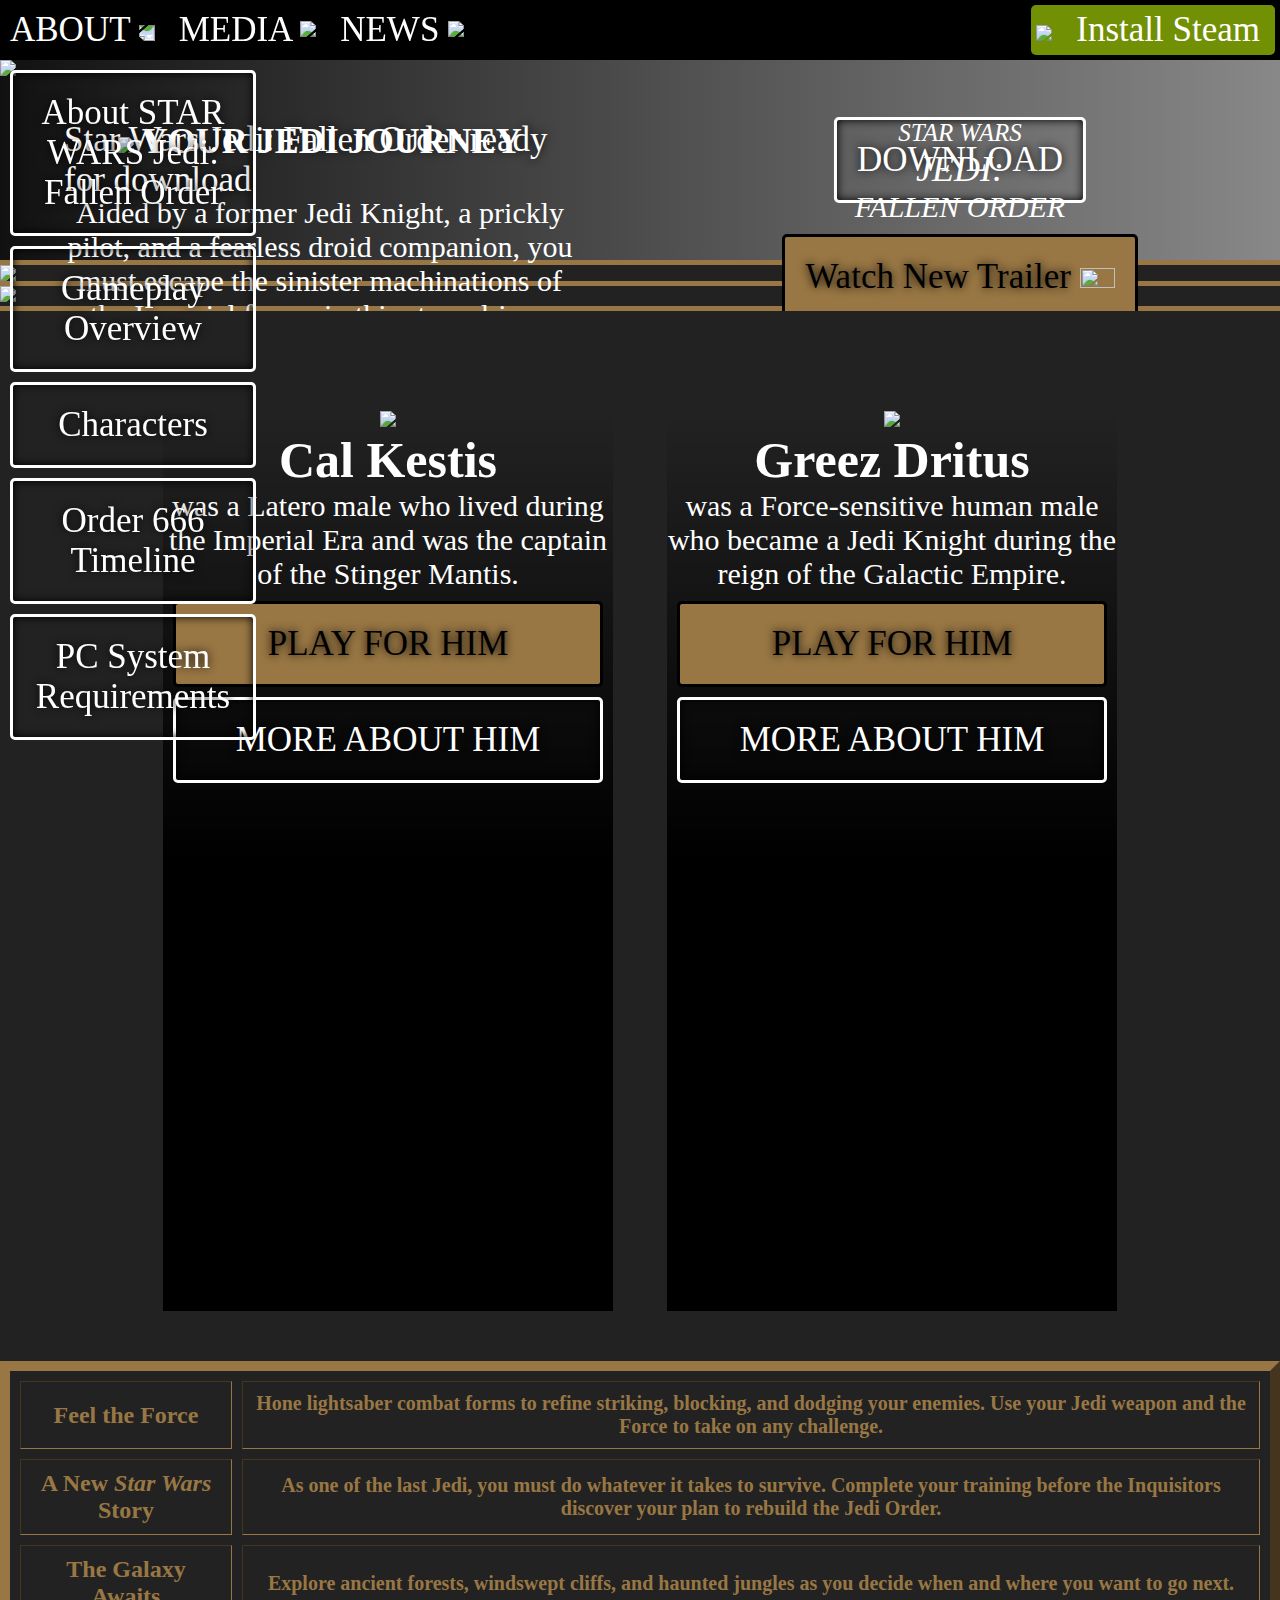
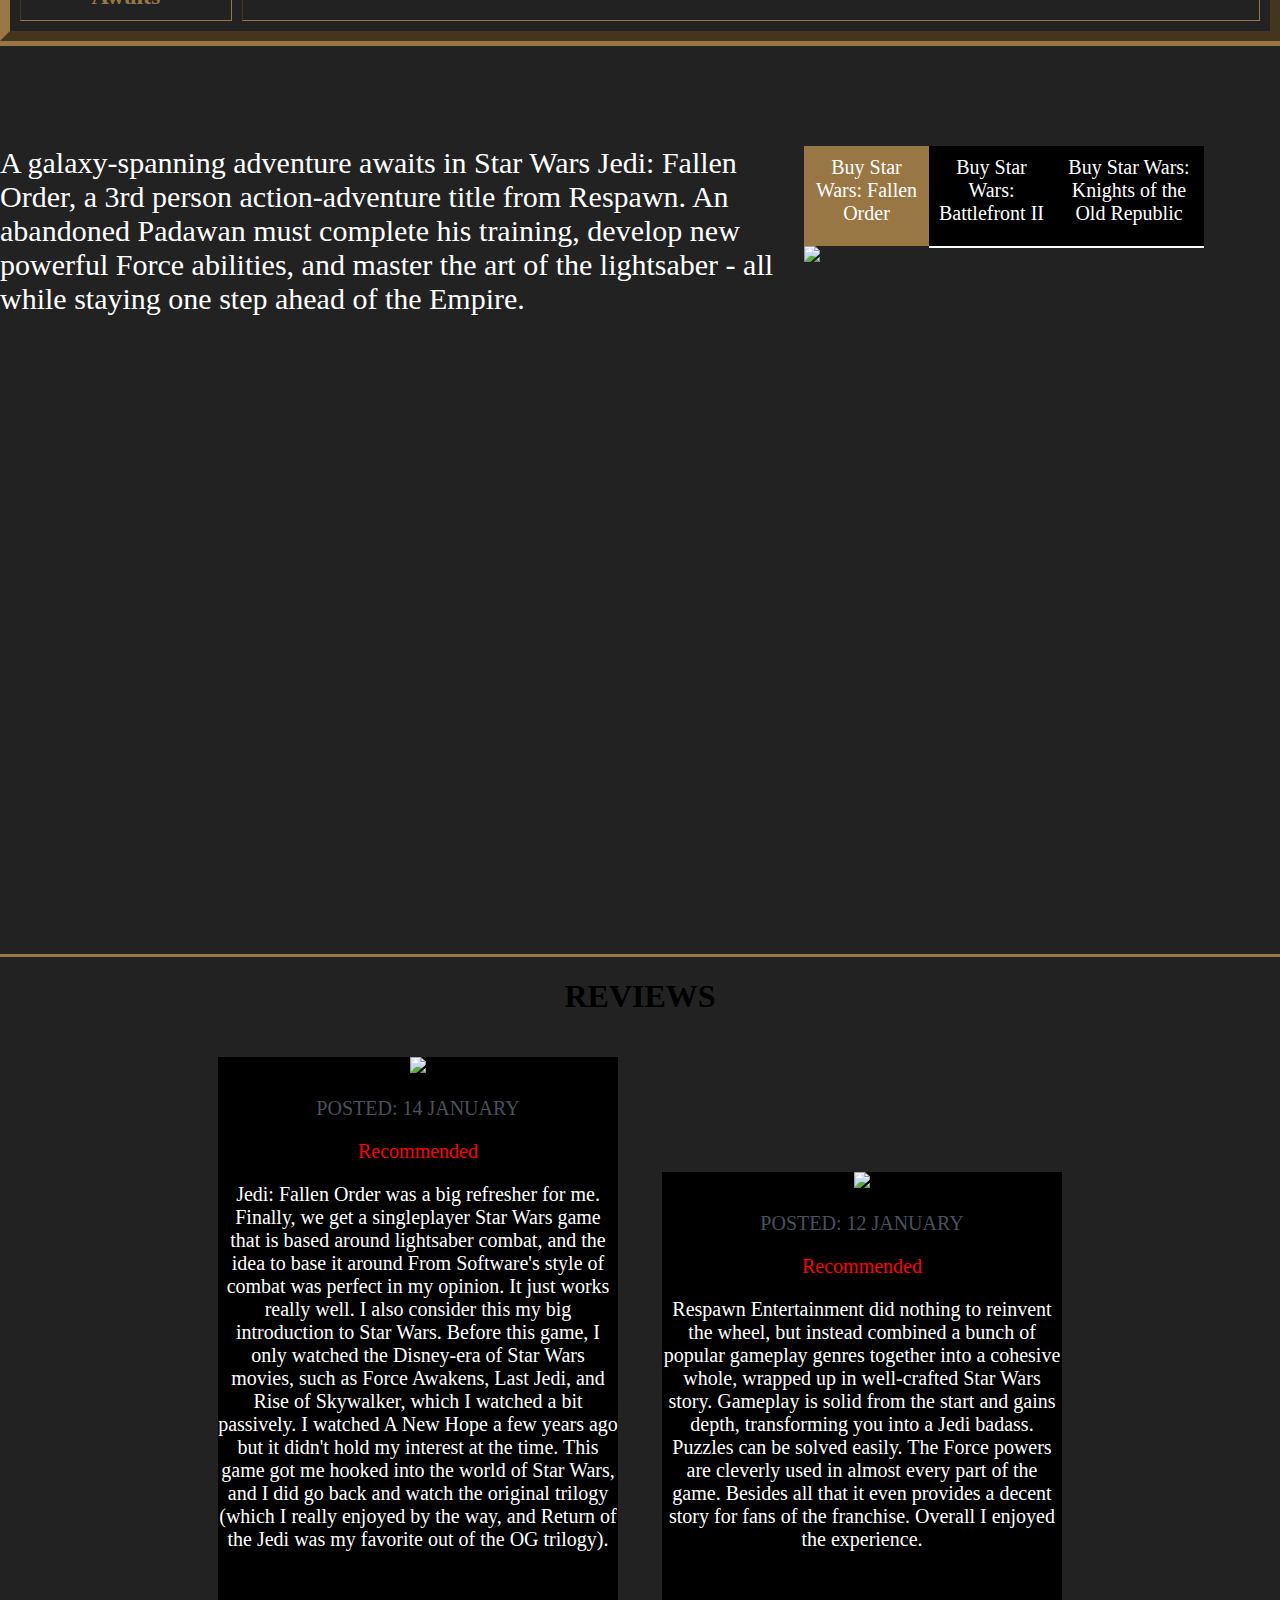
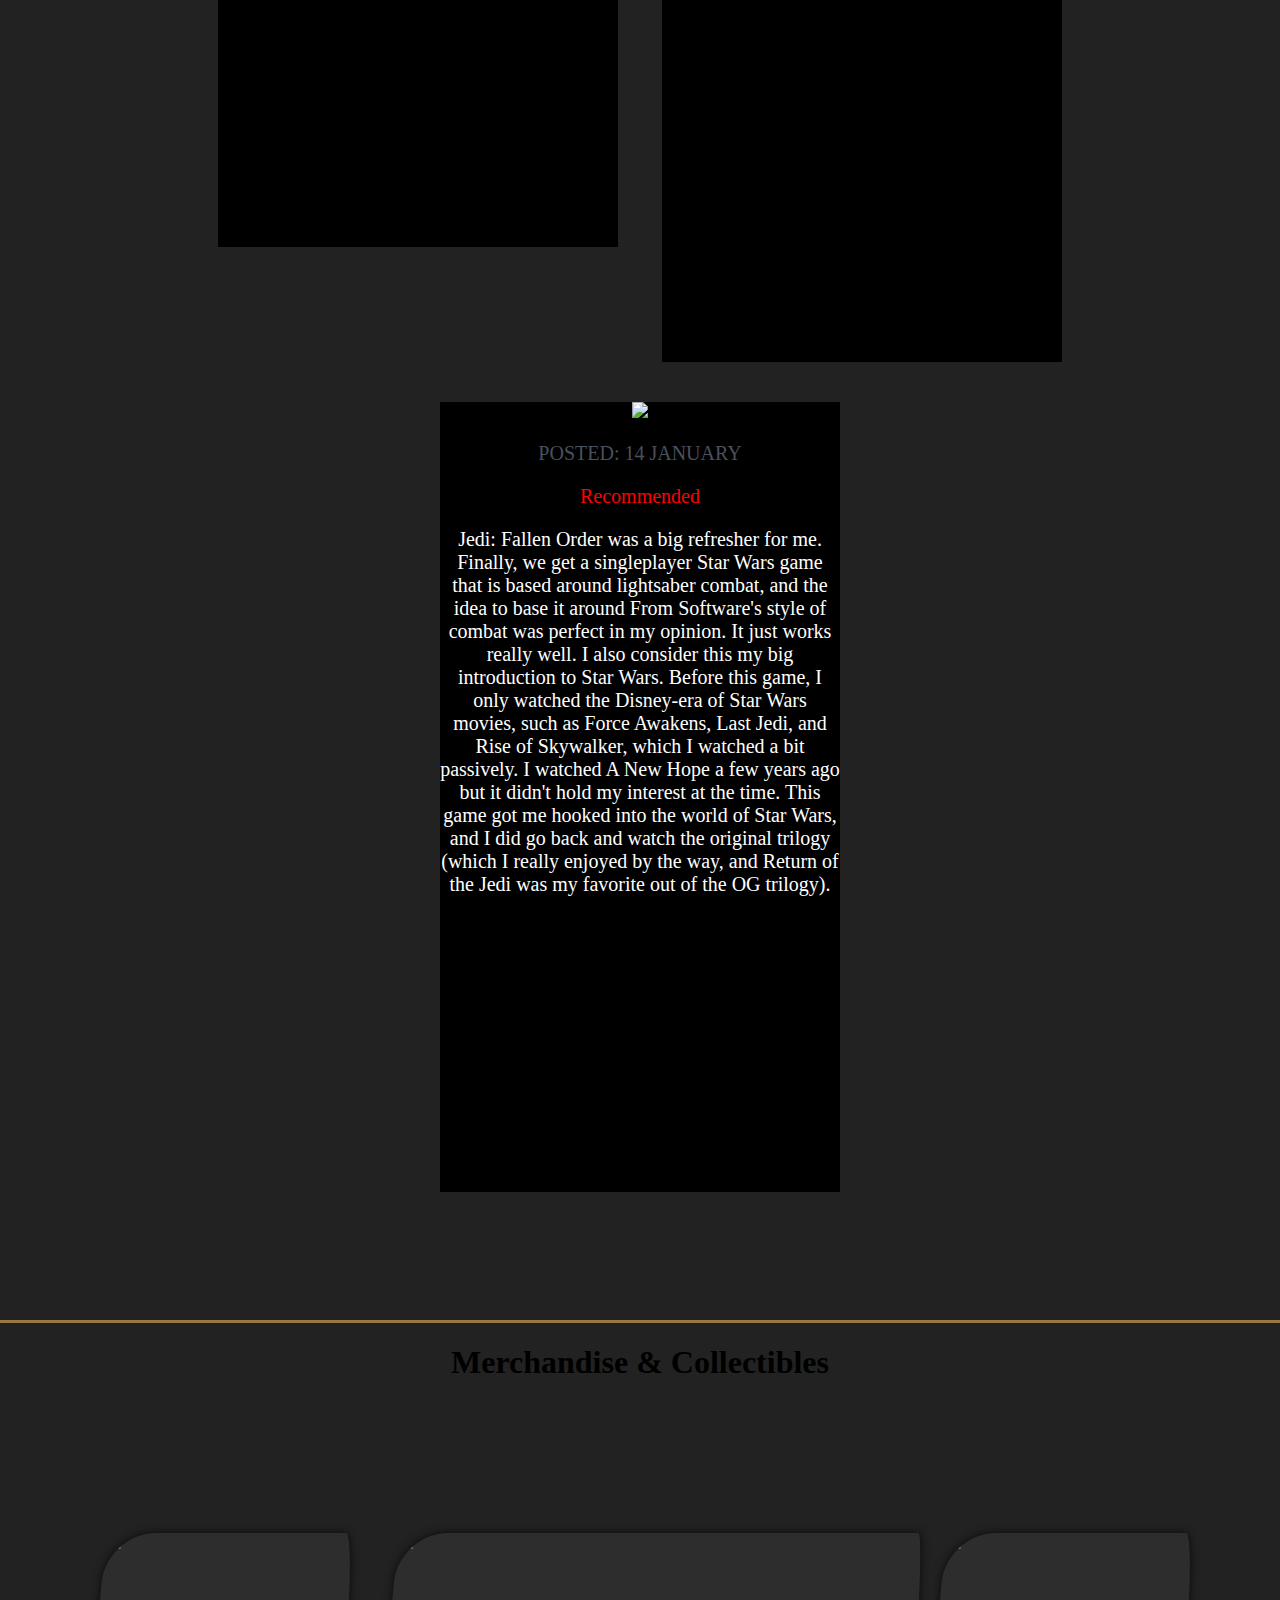
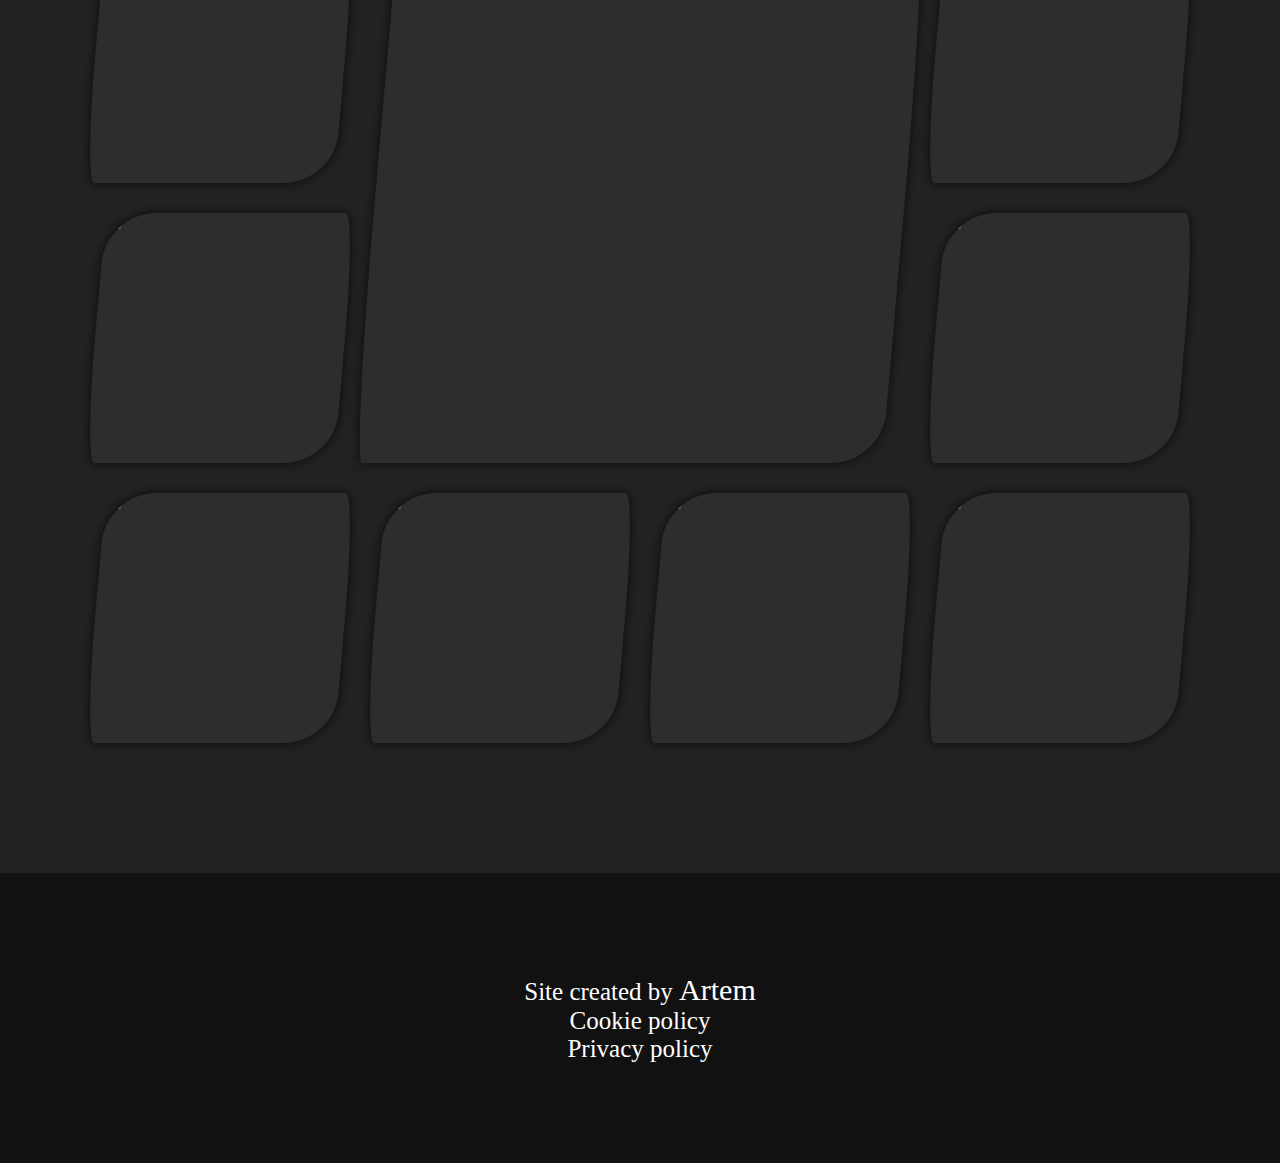
==== index.html @ 3fed48e3 "Add files via upload" ====
<!DOCTYPE html>
<html>
<head>
	<meta charset="utf-8">
	<link rel="stylesheet" type="text/css" href="style.css">
	<link rel="icon" type="image/png" href="https://lh3.googleusercontent.com/tLHKOqvDbxCaUwVV53VVfnJaB5rZFJ_We4LK0maWC6Wkw5ZsD0-SYIsl5lwVRnr4oR6efyac=w128-h128-e365">
	<script type="text/javascript" src="jquery-3.4.1.min.js"></script>
	<script type="text/javascript" src="script.js"></script>
	<title>Star Wars Jedi: Fallen Order</title>
</head>
<body>
	<div id="top-menu">
		<div id="top-menu-btn1" class="top-menu-btn">
			ABOUT
			<img src="https://www.callofduty.com/content/dam/atvi/callofduty/global/global-nav/arrow.svg" class="vec">
			<div class="tmb-menu">
				<a href="">
					<div class="tmb-menu-btn simple-border-btn">
						About STAR WARS Jedi: Fallen Order
					</div>	
				</a>
				<a href="">
					<div class="tmb-menu-btn simple-border-btn">
						Gameplay Overview
					</div>
				</a>
				<a href="">
					<div class="tmb-menu-btn simple-border-btn">
						Characters
					</div>
				</a>
				<a href="">
					<div class="tmb-menu-btn simple-border-btn">
						Order 666 Timeline
					</div>	
				</a>
				<a href="">
					<div class="tmb-menu-btn simple-border-btn">
						PC System Requirements
					</div>	
				</a>
			</div>
		</div>
		<div id="top-menu-btn2" class="top-menu-btn">
			MEDIA
			<img src="https://www.callofduty.com/content/dam/atvi/callofduty/global/global-nav/arrow.svg" class="vec">
			<div class="tmb-menu">
				<a href="">
					<div class="tmb-menu-btn simple-border-btn">
						Star Wars Jedi: Fallen Order 
						- Black Friday Trailer
					</div>	
				</a>
				<a href="">
					<div class="tmb-menu-btn simple-border-btn">
						Star Wars Jedi: Fallen Order 
						- "Become a Jedi"
					</div>
				</a>
				<a href="">
					<div class="tmb-menu-btn simple-border-btn">
						Star Wars Jedi: Fallen Order
						- Launch Trailer
					</div>
				</a>
			</div>

		</div>
		<div id="top-menu-btn3" class="top-menu-btn">
			NEWS
			<img src="https://www.callofduty.com/content/dam/atvi/callofduty/global/global-nav/arrow.svg" class="vec"><div class="tmb-menu">
				<a href="">
					<div class="tmb-menu-btn simple-border-btn">
						Star Wars Jedi: Fallen Order Begin Your Journey
					</div>	
				</a>
				<a href="">
					<div class="tmb-menu-btn simple-border-btn">
						Star Wars Jedi: Fallen Order Black Series Sweepstakes - Official Rules
					</div>
				</a>
				<a href="">
					<div class="tmb-menu-btn simple-border-btn">
						Star Wars Jedi: Fallen Order - Letter from Stig
					</div>
				</a>
			</div>
		</div>
		<div id="top-menu-right-btn">
			<a href="https://steamcdn-a.akamaihd.net/client/installer/SteamSetup.exe"><img src="https://cdn.icon-icons.com/icons2/1673/PNG/512/downloadoutline_110860.png" width="40px" align="center"><div id="button-steam">Install Steam</div></a>
		</div>
	</div>
	<div id="ad-box" class="box">
		<img src="Star-Wars-Jedi-Fallen-Order (2).jpg" id="ad-box-img">
		<div id="ad-box-text">
			Star Wars Jedi: Fallen Order ready for download
		</div>
		<a href="file:///G:/Web/Lesson%2010-15/index.html">
			<div id="ad-box-btn" class="simple-border-btn">
				DOWNLOAD
			</div>
		</a>
	</div>
	<div class="middle"></div>
	<div id="box1" class="box">
		<img src="box1 (3).jfif" id="box1-img">
		<div id="box1-title">
			<small><i>STAR WARS</i></small><br>
			<big><i>JEDI:</i></big><br>
			<i>FALLEN ORDER</i><br>
			<a href="">
				<div id="box1-title-btn1" class="box1-title-btn simple-solid-btn">
					<a style="color: #000" href="trailer.html">Watch New Trailer</a>
					<img src="https://image.flaticon.com/icons/png/512/96/96430.png" width="35px" class="vec">
				</div>
			</a>
			<a href="">
				<div id="box1-title-btn2" class="box1-title-btn simple-border-btn">
					<a style="color: white" href="https://store.steampowered.com/cart/">Buy Now</a>
				</div>
			</a>
		</div>
	</div>
	<div class="middle"></div>
	<div id="box2" class="box">
		<img src="https://cdn.igromania.ru/mnt/news/3/1/c/b/8/b/88229/470c85236b86b938_1920xH.jpg" id="box2-img">
		<div id="box2-title">
			<img src="https://pngimage.net/wp-content/uploads/2018/05/espadas-star-wars-png-2.png" id="box2-title-img">
			<strong><big>YOUR JEDI JOURNEY</strong></big><br>
			<br>
			Aided by a former Jedi Knight, a prickly pilot, and a fearless droid companion, you must escape the sinister machinations of the Imperial forces in this story driven adventure.
			<a href="">
				<div id="box-title-btn" class="simple-border-btn">
					Explore Your Journey
				</div>	
			</a>
		</div>	
	</div>
	<div class="middle"></div>
	<div id="box3" class="box">
		<div id="box3-card1" class="box3-card">
			<img src="https://static.tvtropes.org/pmwiki/pub/images/greez1.png" class="box3-card-img">
			<div id="box3-card1-gradient" class="box3-card-gradient"></div>
			<div id="box3-card1-title" class="box3-card-title">
				<b>Cal Kestis</b><br>
				was a Latero male who lived during the Imperial Era and was the captain of the Stinger Mantis.<br>
				<a href="">
					<div id="box3-card1-btn1" class="box3-card-btn simple-solid-btn">
						PLAY FOR HIM
					</div>
				</a>
				<a href="">
					<div id="box3-card1-btn2" class="box3-card-btn simple-border-btn">
						MORE ABOUT HIM
					</div>
				</a>
			</div>
		</div>

		<div id="box3-card2" class="box3-card">
			<img src="https://hips.hearstapps.com/hmg-prod.s3.amazonaws.com/images/jfo-reveal-screen-cal-alley-jpg-adapt-crop16x9-818p-1573568242.jpg?crop=0.562585969738652xw:1xh;center,top&resize=480:*" class="box3-card-img">
			<div id="box3-card2-gradient" class="box3-card-gradient"></div>
			<div id="box3-card2-title" class="box3-card-title">
				<b>Greez Dritus</b><br>
				was a Force-sensitive human male who became a Jedi Knight during the reign of the Galactic Empire.<br>
				<a href="">
					<div id="box3-card2-btn1" class="box3-card-btn simple-solid-btn">
						PLAY FOR HIM
					</div>
				</a>
				<a href="">
					<div id="box3-card2-btn2" class="box3-card-btn simple-border-btn">
						MORE ABOUT HIM
					</div>
				</a>
			</div>
		</div>
	</div>
	<center><table border="10" cellpadding="10" cellspacing="10" class="table228">
			<tr>
				<th><big>Feel the Force</big></th>
				<th>Hone lightsaber combat forms to refine striking, blocking, and dodging your enemies. Use your Jedi weapon and the Force to take on any challenge.</th>
				</tr>
				<tr>
				<th><big>A New <i>Star Wars</i> Story</big></th>
				<th>As one of the last Jedi, you must do whatever it takes to survive. Complete your training before the Inquisitors discover your plan to rebuild the Jedi Order.</th>
				</tr>
				<tr>
				<th><big>The Galaxy Awaits</big></th>
				<th>Explore ancient forests, windswept cliffs, and haunted jungles as you decide when and where you want to go next.</th>
				</tr>
				</table></center>
	<div class="middle"></div>
	<div id="box4" class="box">
		<div id="box4-more">
			<div id="box4-more1" class="box4-more">
				A galaxy-spanning adventure awaits in Star Wars Jedi: Fallen Order, a 3rd person action-adventure title from Respawn. An abandoned Padawan must complete his training, develop new powerful Force abilities, and master the art of the lightsaber - all while staying one step ahead of the Empire.
				<br>
				<iframe src="https://store.steampowered.com/widget/1172380/401585/?t=A%20galaxy-spanning%20adventure%20awaits%20in%20Star%20Wars%20Jedi%3A%20Fallen%20Order%2C%20a%203rd%20person%20action-adventure%20title%20from%20Respawn.%20An%20abandoned%20Padawan%20must%20complete%20his%20training%2C%20develop%20new%20powerful%20Force%20abilities%2C%20and%20master%20the%20art%20of%20the%20lightsaber%20-%20all%20while%20staying%20one%20step%20ahead%20of%20the%20Empire." frameborder="0" width="646" height="190"></iframe>
			</div>				
			<div id="box4-more2" class="box4-more">
				Join the rise of Darth Vader’s elite 501st Legion of Stormtroopers as you fight through an all new story-based saga where every action you take impacts the battlefront and, ultimately, the fate of the Star Wars galaxy.
				<br>
				<iframe src="https://store.steampowered.com/widget/6060/" frameborder="0" width="646" height="190"></iframe>
			</div>
			<div id="box4-more3" class="box4-more">
				It is four thousand years before the Galactic Empire and hundreds of Jedi Knights have fallen in battle against the ruthless Sith. You are the last hope of the Jedi Order. Can you master the awesome power of the Force on your quest to save the Republic? Or will you fall to the lure of the dark side?
				<br>
				<iframe src="https://store.steampowered.com/widget/32370/" frameborder="0" width="646" height="190"></iframe>
			</div>				
		</div>
		<div id="box4-simple">
			<div id="box4-simple-buttons">
				<div id="box4-simple-button1" class="box4-simple-button">Buy Star Wars: Fallen Order</div>
				<div id="box4-simple-button2" class="box4-simple-button">Buy Star Wars: Battlefront II</div>
				<div id="box4-simple-button3" class="box4-simple-button">Buy Star Wars: Knights of the Old Republic</div>
			</div>
			<div id="box4-simple-content">
				<div id="box4-simple-content1" class="box4-simple-content">
					<img src="https://wallpapershome.ru/images/wallpapers/star-wars-jedi-fallen-order-1440x2560-21512.jpg" class="box4-simple-content-img">
				</div>				
				<div id="box4-simple-content2" class="box4-simple-content">
					<img src="https://wallpapershome.ru/images/pages/pic_v/13686.jpg" class="box4-simple-content-img">
				</div>
				<div id="box4-simple-content3" class="box4-simple-content">
					<img src="https://www.ecopetit.cat/wpic/mpic/24-248443_1080x1920-amazing-backgrounds-of-the-day-star-wars.jpg" class="box4-simple-content-img">
				</div>
			</div>
		</div>
	</div>
	<div id="box5" class="box">
		<hr>
		<h1>REVIEWS</h1>
		<div id="box5-card1" class="box5-card">
			<img src="box2.jpg" class="box5-card-img">
			<p class="date">POSTED: 14 JANUARY</p>
			<p class="name">Recommended</p>
			<p class="main">Jedi: Fallen Order was a big refresher for me. Finally, we get a singleplayer Star Wars game that is based around lightsaber combat, and the idea to base it around From Software's style of combat was perfect in my opinion. It just works really well. I also consider this my big introduction to Star Wars. Before this game, I only watched the Disney-era of Star Wars movies, such as Force Awakens, Last Jedi, and Rise of Skywalker, which I watched a bit passively. I watched A New Hope a few years ago but it didn't hold my interest at the time. This game got me hooked into the world of Star Wars, and I did go back and watch the original trilogy (which I really enjoyed by the way, and Return of the Jedi was my favorite out of the OG trilogy).</p>
		</div>
		<div id="box5-card2" class="box5-card">
			<img src="https://3dnews.ru/assets/external/illustrations/2019/12/18/999971/2.jpg" class="box5-card-img">
			<p class="date">POSTED: 12 JANUARY</p>
			<p class="name">Recommended</p>
			<p class="main">Respawn Entertainment did nothing to reinvent the wheel, but instead combined a bunch of popular gameplay genres together into a cohesive whole, wrapped up in well-crafted Star Wars story. Gameplay is solid from the start and gains depth, transforming you into a Jedi badass. Puzzles can be solved easily. The Force powers are cleverly used in almost every part of the game. Besides all that it even provides a decent story for fans of the franchise. Overall I enjoyed the experience.</p>			
		</div>
		<div id="box5-card3" class="box5-card">
			<img src="https://cdn.igromania.ru/mnt/news/7/3/6/c/1/9/90866/56b7888789efb3c4_1920xH.jpg" class="box5-card-img">
			<p class="date">POSTED: 14 JANUARY</p>
			<p class="name">Recommended</p>
			<p class="main">Jedi: Fallen Order was a big refresher for me. Finally, we get a singleplayer Star Wars game that is based around lightsaber combat, and the idea to base it around From Software's style of combat was perfect in my opinion. It just works really well. I also consider this my big introduction to Star Wars. Before this game, I only watched the Disney-era of Star Wars movies, such as Force Awakens, Last Jedi, and Rise of Skywalker, which I watched a bit passively. I watched A New Hope a few years ago but it didn't hold my interest at the time. This game got me hooked into the world of Star Wars, and I did go back and watch the original trilogy (which I really enjoyed by the way, and Return of the Jedi was my favorite out of the OG trilogy).
			</p>			
		</div>
	</div>
	<hr>
	<center><h1>Merchandise & Collectibles</h1></center>
	<div id="box6" class="box">
		<table cellspacing="30" cellpadding="0">
			<tr>
				<th><img src="https://cdn-ssl.s7.disneystore.com/is/image/DisneyShopping/1231047442892?$pdpXL$&fmt=webp&qlt=70"></th>
				<th colspan="2" rowspan="2"><img src="https://res-3.cloudinary.com/westfielddg/image/fetch/c_pad,f_auto,q_auto/https://res.cloudinary.com/westfielddg/image/upload/tepo2kvx2cskvfeb8ym1.png"></th>
				<th><img src="https://cdn-ssl.s7.disneystore.com/is/image/DisneyShopping/6103047093383?$pdpXL$&fmt=webp&qlt=70"></th>
			</tr>
			<tr>
				<th><img src="https://cdn-ssl.s7.disneystore.com/is/image/DisneyShopping/630509876556?$pdpXL$&fmt=webp&qlt=70"></th>
				<th><img src="https://cdn-ssl.s7.disneystore.com/is/image/DisneyShopping/6504059595183?$pdpXL$&fmt=webp&qlt=70"></th>
			</tr>
			<tr>
				<th><img src="https://cdn-ssl.s7.disneystore.com/is/image/DisneyShopping/5623057723860?$pdpXL$&fmt=webp&qlt=70"></th>
				<th><img src="https://cdn-ssl.s7.disneystore.com/is/image/DisneyShopping/7200002865ZES?$productTileXL$&fmt=webp&qlt=80"></th>
				<th><img src="https://cdn-ssl.s7.disneystore.com/is/image/DisneyShopping/7200002875ZES?$productTileXL$&fmt=webp&qlt=80"></th>
				<th><img src="https://cdn-ssl.s7.disneystore.com/is/image/DisneyShopping/7200002853ZES?$productTileXL$&fmt=webp&qlt=80"></th>
			</tr>
		</table>
	</div>
		<div>
			<div id="footer" class="box">
				Site created by <a href="G:\Web\pro100-Artem"><big>Artem</big></a>
				<br>
				<a href="Cookie policy.txt">Cookie policy</a>
				<br>
				<a href="Privacy policy.txt">Privacy policy</a>
			</div>
		</div>
</body>
</html>
---- style.css ----
body{
	margin: 0;
	background-color: #222;
	/*padding-top: 60px;*/
}
#top-menu{
	position: sticky;
	top: 0;
	height: 60px;
	width: 100%;
	background-color: #000;
	z-index: 10000;
	min-width: 600px;

}
#top-menu a{
	text-decoration: none;
	color: #fff;
}
.top-menu-btn{
	position: relative;
	display: inline-block;
	height: 40px;
	color: white;
	font-size: 35px;
	padding: 10px;
}
.vec{
	height: 50%;
	display: inline-block;
	transition-duration: 500ms;
	transition-property: transform;
}
.top-menu-btn:hover .vec{
	transform: rotateX(180deg) rotateY(180deg) rotateZ(360deg);
}
.box{
	position: relative;
	width: 100%;
	min-width: 600px;

}
#ad-box{
	height: 200px;
	background-image: linear-gradient(to right,#111,#888);
	overflow: hidden;
}
#ad-box-img{
	position: absolute;
	top: 50%;
	left: 50%;
	transform: translate(-50%,-50%);
	min-width: 100%;
	min-height: 100%;
}
.simple-border-btn{
	padding: 20px;
	margin: 10px;
	border: solid #fff 3px;
	border-radius: 5px;
	color: #fff;
	font-size: 35px;
	text-align: center;
	text-shadow: 0 0 10px #000;
	box-shadow: 0 0 10px #000 inset;
	transition-duration: 500ms;
	transition-property: padding, margin;
}
#ad-box-btn{
	position: absolute;
	top: 50%;
	left: 75%;
	transform: translate(-50%,-50%);
	margin: 0;		
}
.simple-border-btn:hover{
	padding: 25px;
	margin: 5px;
}
.simple-solid-btn{
	padding: 20px;
	margin: 10px;
	border: solid #000 3px;
	border-radius: 5px;
	color: #000;
	font-size: 35px;
	text-align: center;
	text-shadow: 0 0 10px #000;
	transition-duration: 500ms;
	transition-property: padding, margin;
	background-color: #974;
}
.simple-solid-btn:hover{
	padding: 25px;
	margin: 5px;
}
#ad-box-text{
	position: absolute;
	top: 50%;
	left: 25%;
	transform: translate(-50%,-50%);
	max-width: 40%;
	color: #fff;
	font-size: 35px;
	text-shadow: 0 0 10px #000;
}
#box1-img{
	width: 100%;
}
#box1-title{
	position: absolute;
	left: 75%;
	top: 50%;
	transform: translate(-50%,-50%);
	min-width: 40%;
	/*max-width: 50%;*/
	color: #fff;
	font-size: 30px;
	text-align: center;
}
#box1-title a{
	text-decoration: none;
}
#box1-title b{
	font-size: 50px;
}
.box1-title-btn{
	display: inline-block;
}
.middle{
	width: 100%;
	height: 5px;
	background: linear-gradient(to right,#974,#974);
}
#box1{
	margin-bottom: -4px;
}
#box2-img{
	width: 100%;
}
#box2-title{
	position: absolute;
	left: 25%;
	top: 50%;
	transform: translate(-50%, -50%);
	width: 40%;
	color: #fff;
	font-size: 30px;
	text-align: center;
}
#box2-title a{
	text-decoration: none;
}
#box2-title-img{
	width: 12%;
}
#box-title-btn{
	color: #000;
	background-color: #974;
	border: solid #000 3px;
}
#box3{
	height: 1000px;
	background-color: #222;
	text-align: center;
	padding-top: 25px;
	padding-bottom: 25px;

}
.box3-card{
	position: relative;
	height: 900px;
	width: 450px;
	top: 50px;
	background-color: #222;
	display: inline-block;
	margin: 25px;
}
.box3-card-title{
	color: #fff;
	font-size: 30px;
	text-align: center;
	position: relative;
}
.box3-card-title a{
	text-decoration: none;
}
.box3-card-title b{
	font-size: 50px;
}
.box1-title-btn:hover .vec{
	transform: rotateX(180deg) rotateY(180deg) rotateZ(180deg);
}
.box3-card-img{
	width: 100%;
}
.box3-card-gradient{
	background: linear-gradient(to bottom,rgba(0,0,0,0),rgba(0,0,0,1),rgba(0,0,0,1));
	position: absolute;
	top: 0;
	left: 0;
	height: 100%;
	width: 100%;
}
.tmb-menu{
	position: absolute;
	background-color: rgba(0,0,0,0,8);
	/*width: 250px;*/
	top: 100%;
	left: 0;
	transform: translateY(-50%) scaleY(0);
	transition-duration: 500ms;
	transition-property: transform;
}
.top-menu-btn:hover .tmb-menu{
	transform: translateY(0) scaleY(1);
}
#top-menu-btn1 .tmb-menu-btn{
	width: 200px;
}
#top-menu-btn2 .tmb-menu-btn{
	width: 200px;
}
#top-menu-btn3 .tmb-menu-btn{
	width: 200px;
}
#box4{
	/*height: 1000px;*/
	color: #fff;
	padding-top: 100px;
	padding-bottom: 100px;
}
#box4-more{
	position: relative;
	top: 0;
	left: 0;
	display: inline-block;
	vertical-align: top;
	width: 800px;
	color: #fff;
	font-size: 30px;
	text-align: left;
}
#box4-simple{
	position: relative;
	display: inline-block;
	width: 400px;
	/*min-height: 400px;*/
	/*min-height: 800px;*/
	background-color: #222;
	color: #000;
}
#box4-simple-buttons{
	position: relative;
	width: 100%;
	height: 100px;
	background-color: #000;
}
.box4-simple-button{
	position: absolute;
	color: #fff;
	padding: 10px;
	height: 80px;
	font-size: 20px;
	text-align: center;
	z-index: 1;	
}
#box4-simple-button1{
	left: 0px;
	width: 105px; /*-20px*/
	background-color: #974;
}
#box4-simple-button2{
	width: 105px;/*-20px*/
	left: 125px; 
	border-bottom: solid #fff 2px;	
}
#box4-simple-button3{
	left: 250px;
	width: 130px;
	border-bottom: solid #fff 2px;	
}
.box4-more{
	position: absolute;
	top: 0;
	left: 0;
}
.box4-simple-content{
	position: relative;
	top: 0;
	left: 0;
	width: 100%;
	/*overflow-x: hidden;*/ 
}
#box4-simple-content{
	position: relative;
	/*overflow-x: hidden;*/
	width: 100%;
	height: 500px;	 
}
#box4-more2{
	display: none;
}
#box4-more3{
	display: none;
}
#box4-simple-content2{
	display: none;
}
#box4-simple-content3{
	display: none;
}
.box4-simple-content-img{
	width: 100%;
}
#box5{
	padding-top: 100px;
	padding-bottom: 100px;
	text-align: center;
}
.box5-card{
	width: 400px;
	height: 790px;
	background-color: #000;
	display: inline-block;
	position: relative;
	margin: 20px;
	transition-duration: 1s;
	transition-property: transform, box-shadow;
}
.box5-card:hover{
	transform: translate(-10px);
	box-shadow: 0 0 15px #ff0000;
}
.box5-card-img{
	width: 100%;
}
.box5-card .date{
	position: relative;
	color: #49505e;
	font-size: 20px;
}
.box5-card .name{
	position: relative;
	color: #ff0000;
	font-size: 20px;
}
.box5-card .main{
	position: relative;
	color: #fff;
	font-size: 20px;
}
#addition-top-menu{
	text-align: right;
	color: #fff;
}
#addition-top-menu a{
	text-decoration: none;
	color: #fff;
}
#addition-top-menu{
	text-align: right;
	color: #fff;
}
#addition-top-menu2 a{
	text-decoration: none;
	color: #fff;
}
#addition-top-menu2 a:hover{
	text-decoration: underline;
}
.table228{
	color: #974;
	font-size: 20px;
}
.table228{
	border-color: #974;
}
#footer{
	background-color: #111;
	text-align: center;
	padding-bottom: 100px;
	padding-top: 100px;
	color: #fff;
	font-size: 25px;
}
#footer a{
	color: #fff;
	text-decoration: none;
}
#footer a:hover{
	text-decoration: underline;
}
#top-menu-right-btn{
	position: absolute;
	top: 0;
	right: 0;
	height: 40px;
	padding: 5px;
	margin: 5px;
	background-color: #729004;
	font-size: 35px;
	border-radius: 5px;
	color: #000;
	padding-right: 15px;
}
#top-menu-right-btn:hover #tmrb-menu{
	transform: translateY(0) scaleY(1);
}
#tmrb-menu{
	position: absolute;
	right: 0;
	background-color: rgb(0, 0, 0, 0, 0);
	top: 100%;
	transition-duration: 200ms;
	transform: translateY(-50%) scaleY(0);
	transition-property: transform;
}
::-webkit-scrollbar{ /*фон зоны прокрутки*/
	background-color: #111;
}
::-webkit-scrollbar-thumb{ /*ползунок прокрутки*/
	background-color: #333;
	border-bottom-right-radius: 10px;
	border-bottom-left-radius: 10px;
	background: linear-gradient(to bottom,
		#111,#974);
}
#box6{
	padding-top: 100px;
	padding-bottom: 100px;
}
#box6 table{
	margin: auto;
}
#box6 table th{
	position: relative;
	background-color: #333;
	height: 250px;
	width: 250px;
	overflow: hidden;
	box-shadow: 0 0 10px #000;
	transform: skew(-5deg);
	border-radius: 10px/50%;
	border-bottom-right-radius: 50px;
	border-top-left-radius: 50px;
	opacity: 0.7;
	transition-duration: 1s;
	transition-property: transform, box-shadow, opacity;
}
#box6 table th:hover{
	transform: skew(0) scale(1.05);
	box-shadow: 0 0 40px 10px #000;
	z-index: 1;
	opacity: 1;
}
#box6 table img{
	position: absolute;
	left: 0;
	top: 0;
	width: 100%;
	transition-duration: 1s;
	transition-property: transform;
}
#box6 table th:hover img{
	transform: scale(1.1);
}
@media(max-width: 810px){
	#box4-more{
		width: 100%;
		margin-left: 5%;
		margin-right: 5%;
	}
	#box2-title-img{
		display: none;
	}
}
@media(max-width: 890px){
	#box2-title{
		width: 90%;
		left: 50%;
	}
}
.tmb-menu228{
	height: 50%;
	display: inline-block;
	transition-duration: 500ms;
	transition-property: transform;
}
.addition-top-menu228:hover .tmb-menu228{
	transform: rotateX(180deg) rotateY(180deg) rotateZ(360deg);
}
hr{
	color: #974;
	background-color: #974;
	height: 3px;
	border: none;
}
#button-steam{
	display: inline-block;
}
#top-menu-right-btn img{
	/*position: absolute;*/
	display: inline-block;
}
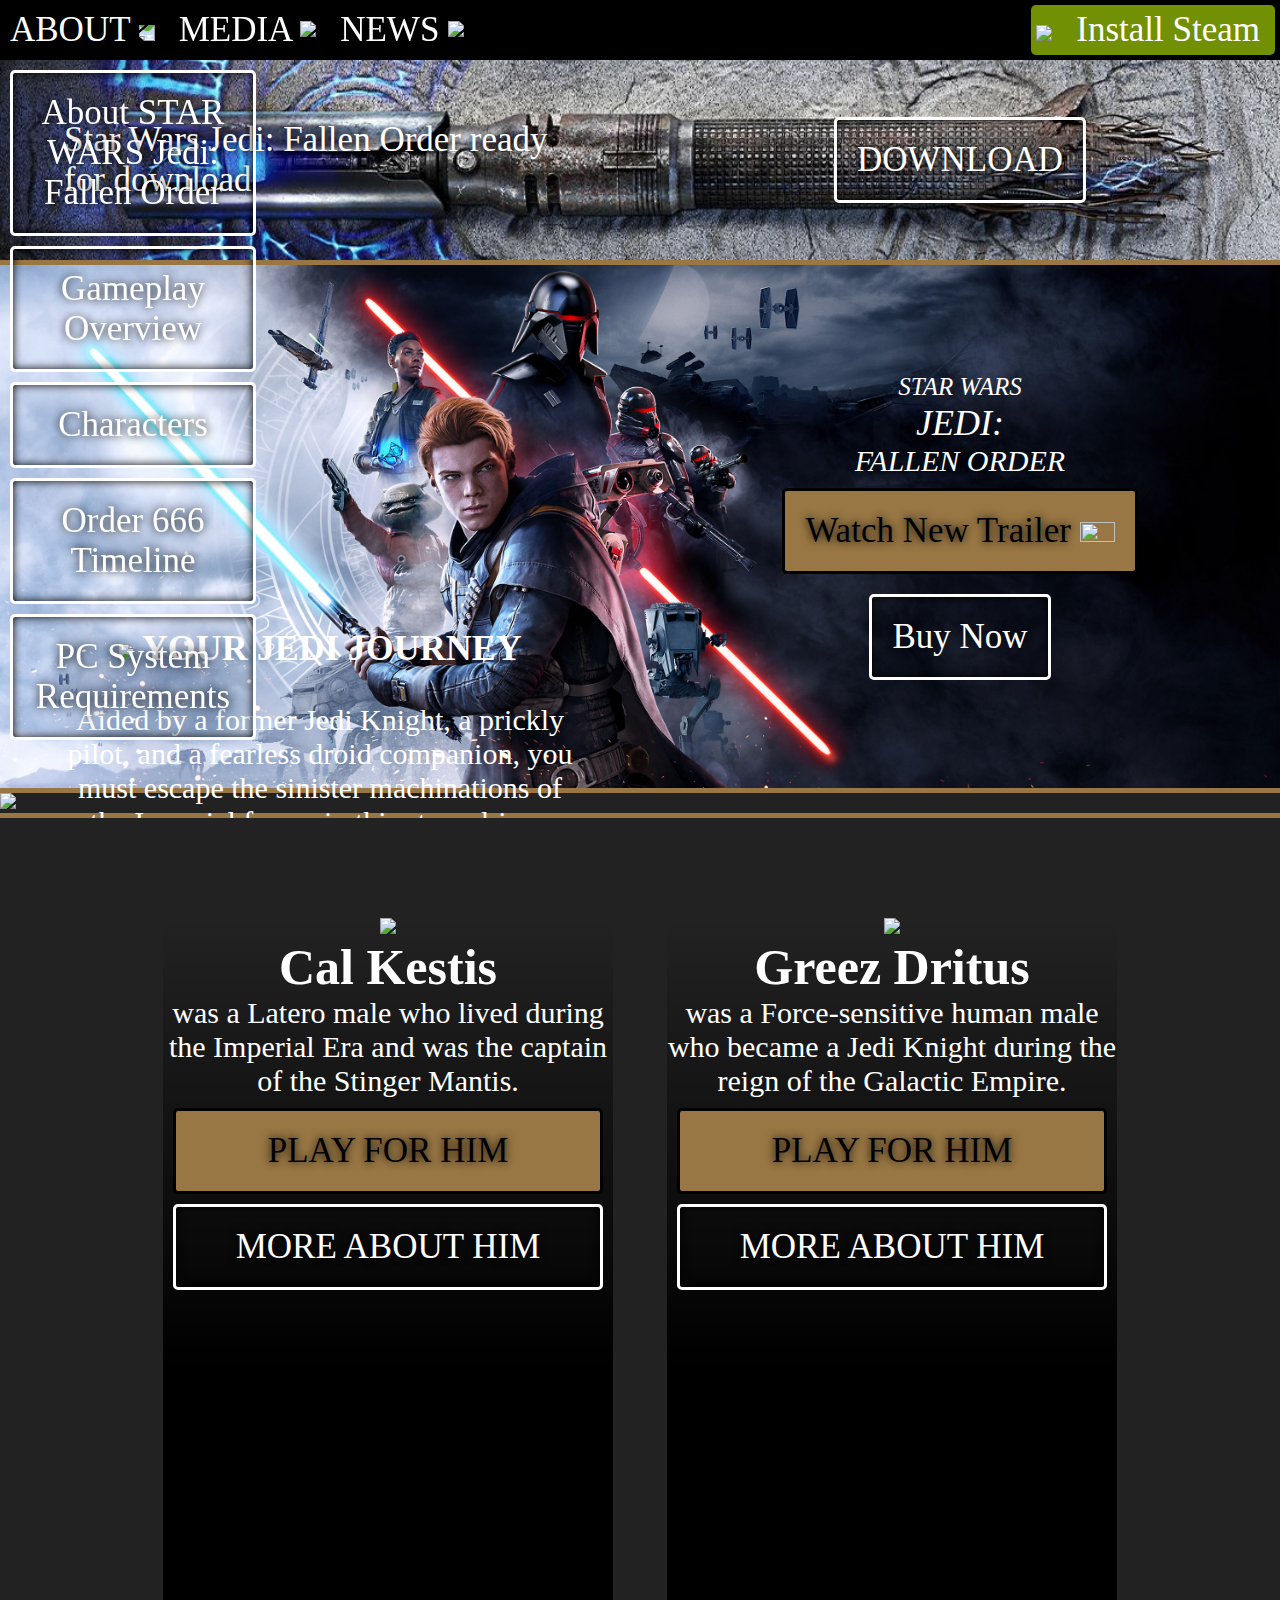
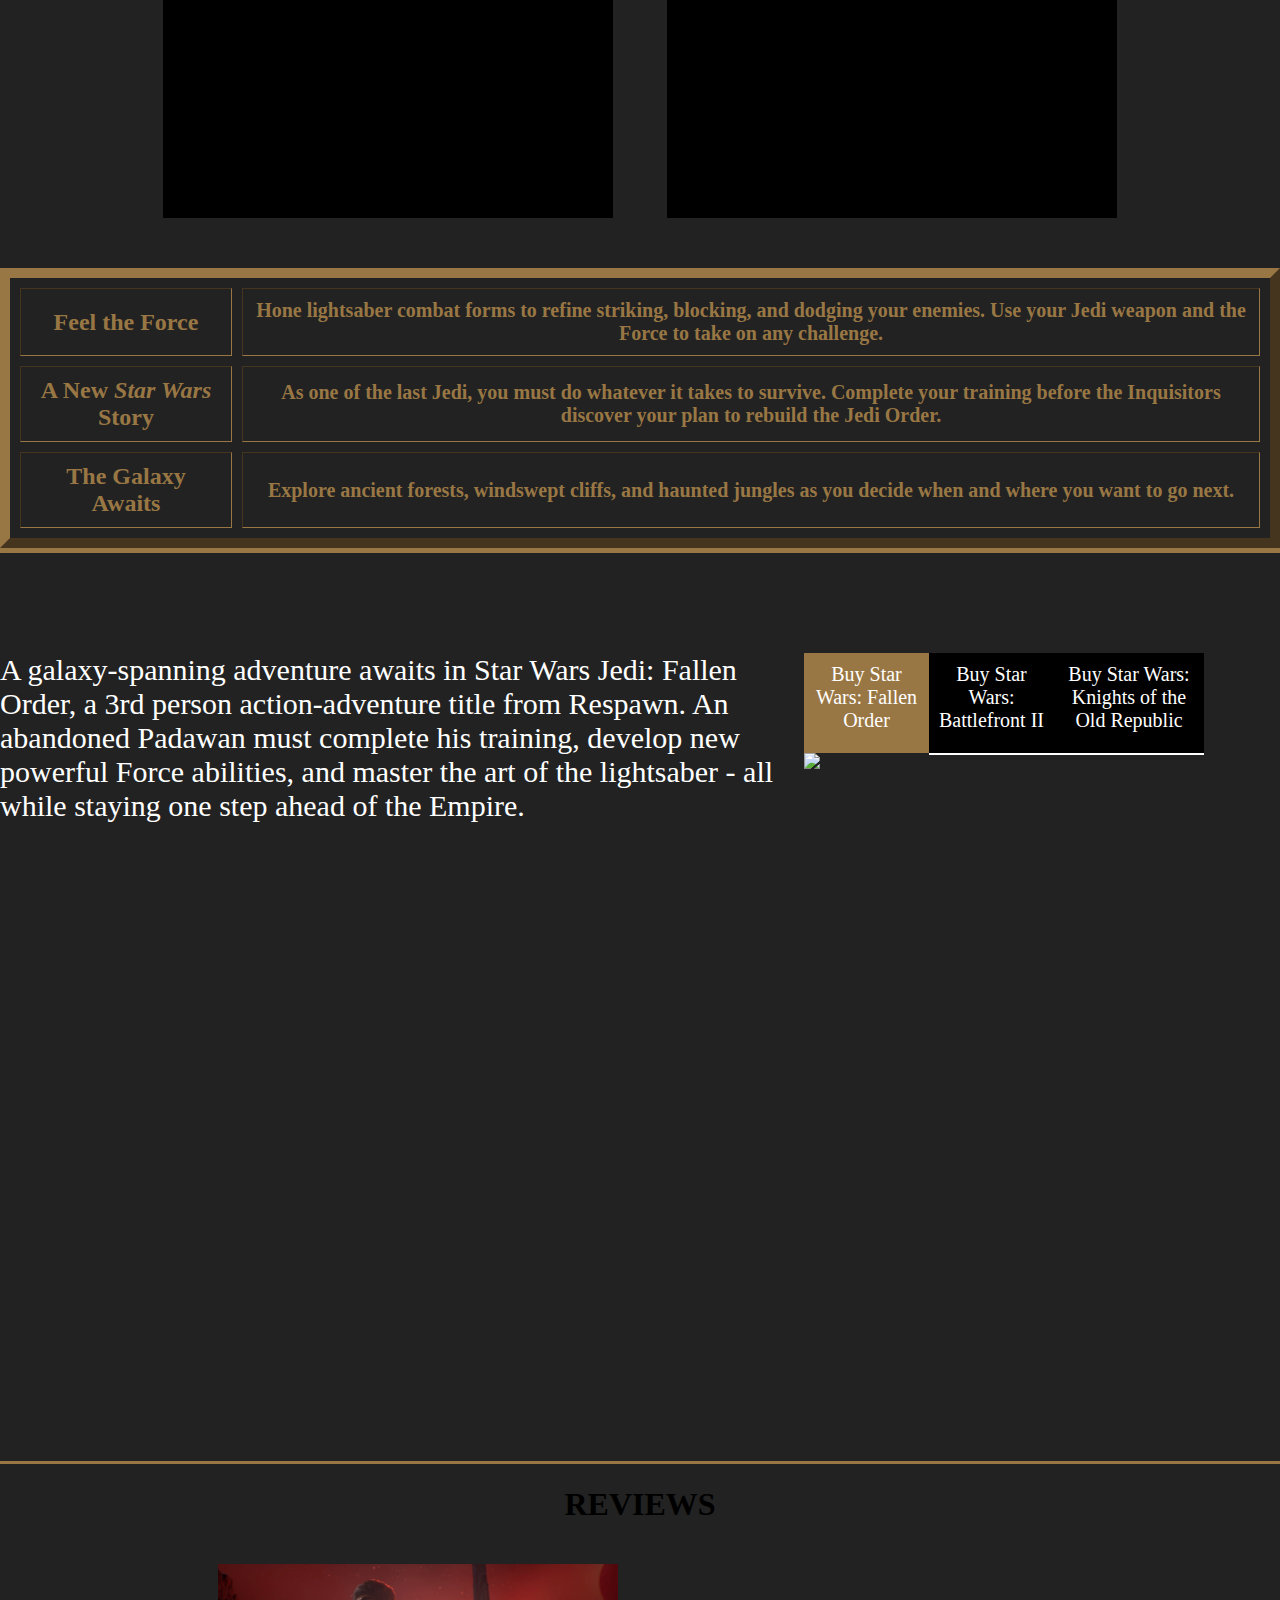
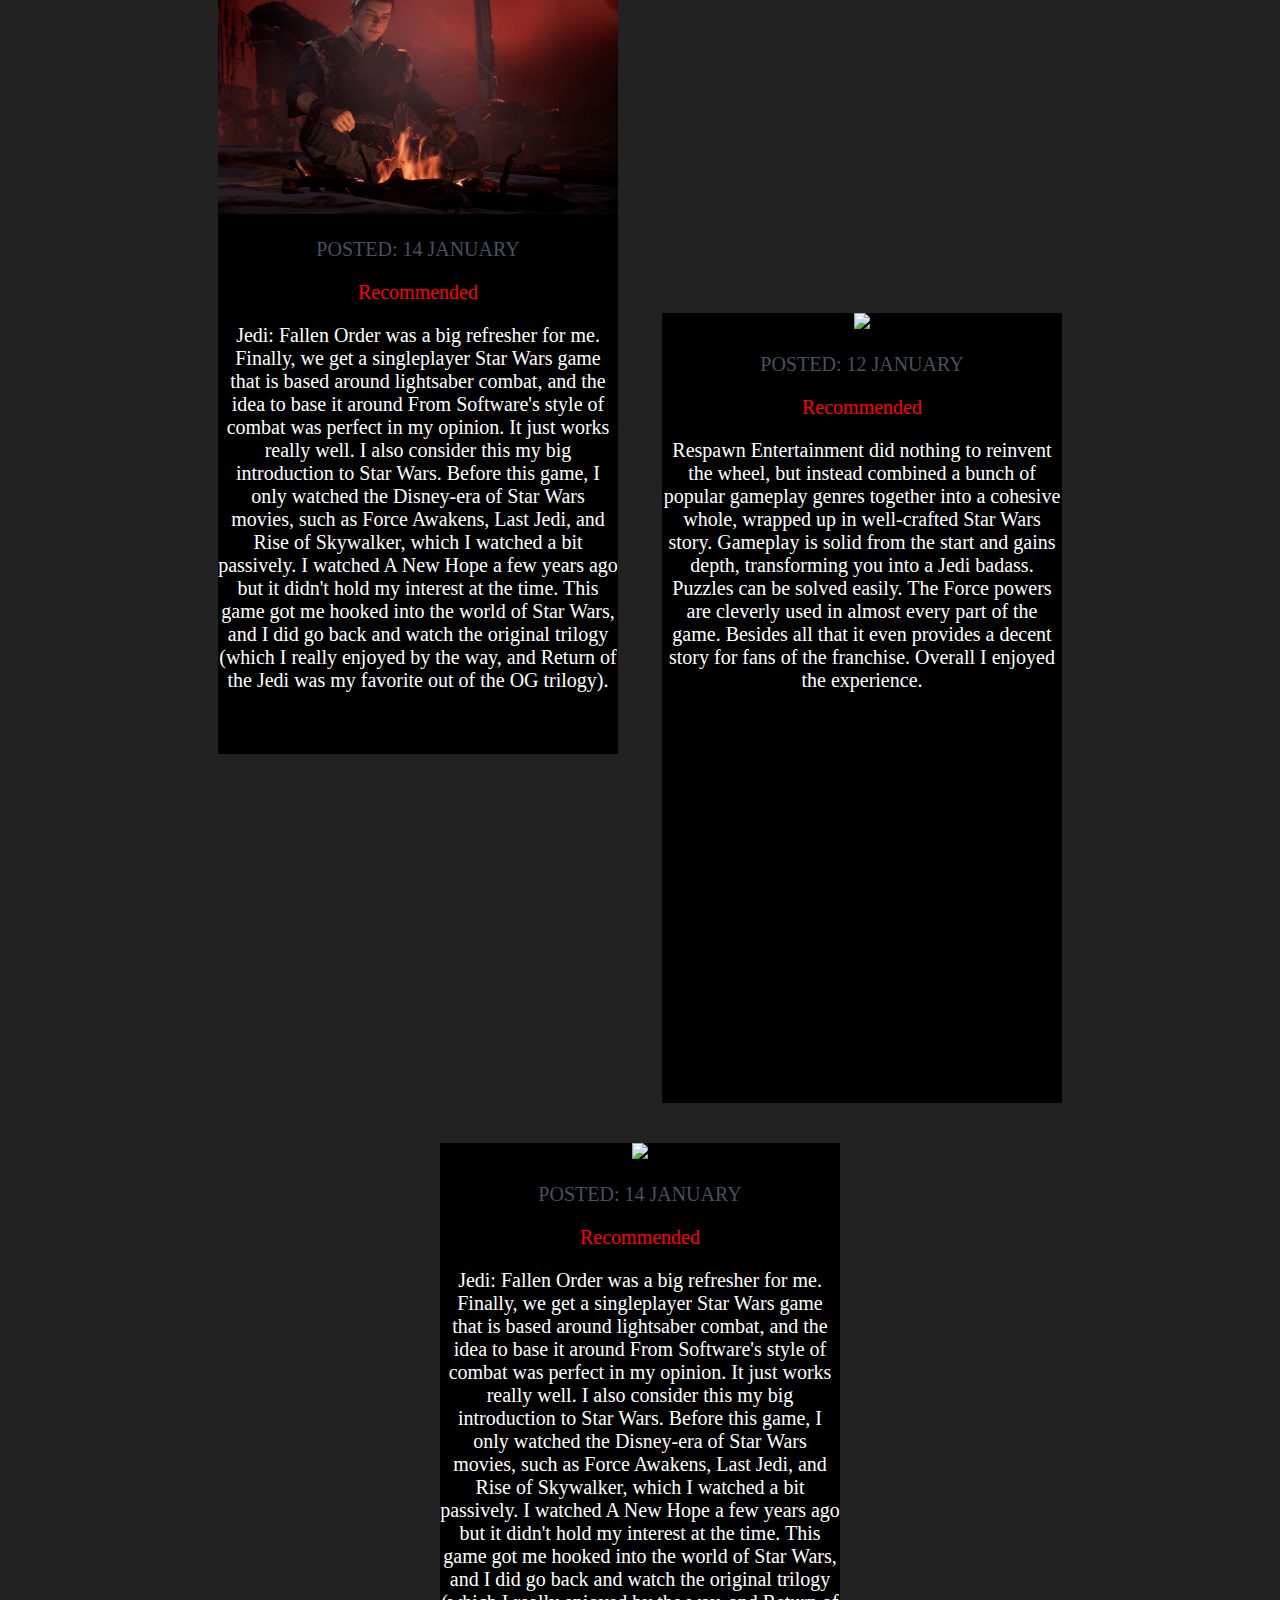
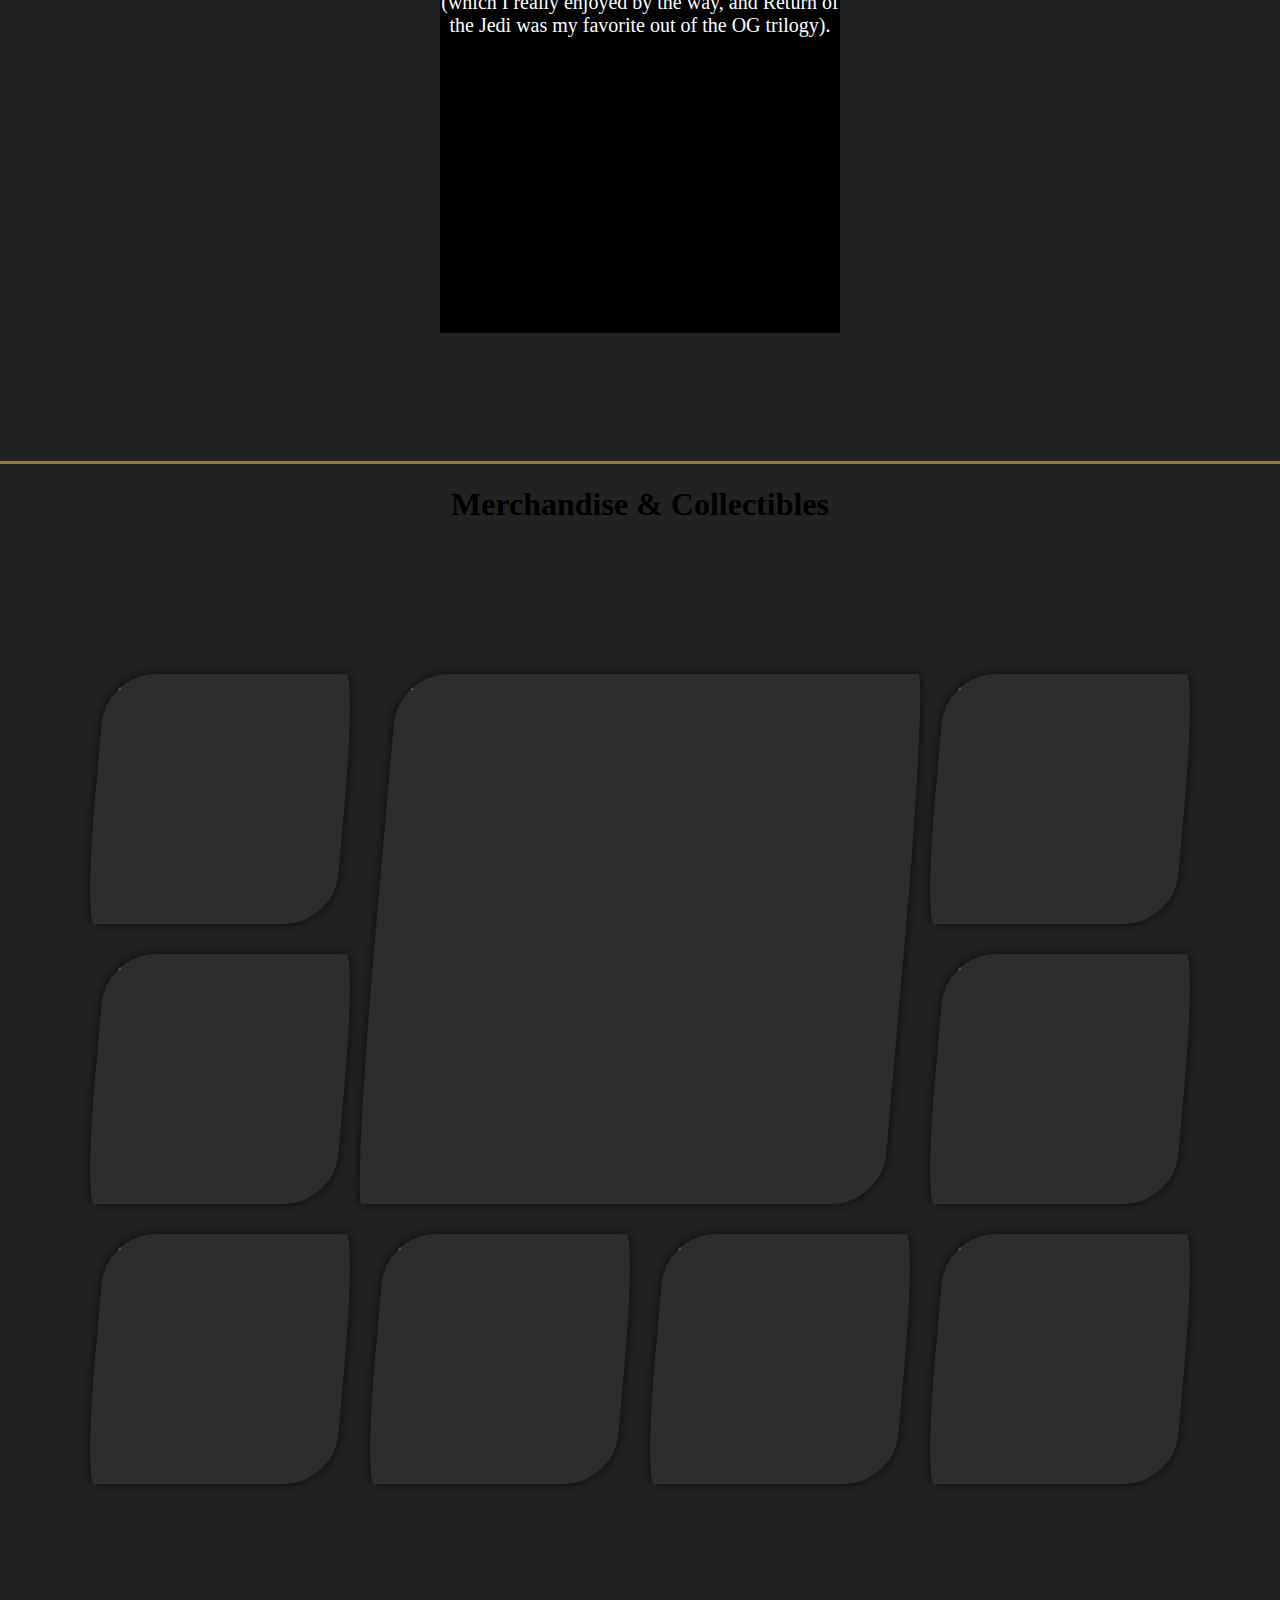
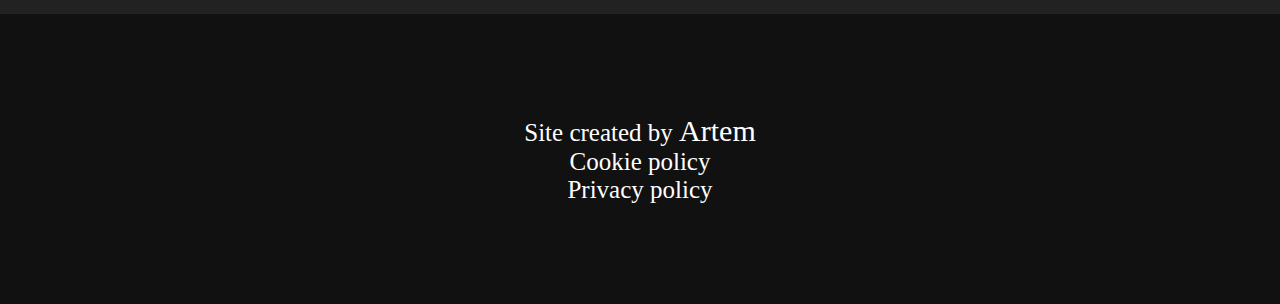
==== commit b0678660: "1" ====
--- a/index.html
+++ b/index.html
@@ -14,27 +14,27 @@
 			ABOUT
 			<img src="https://www.callofduty.com/content/dam/atvi/callofduty/global/global-nav/arrow.svg" class="vec">
 			<div class="tmb-menu">
-				<a href="">
+				<a href="#">
 					<div class="tmb-menu-btn simple-border-btn">
 						About STAR WARS Jedi: Fallen Order
 					</div>	
 				</a>
-				<a href="">
+				<a href="#">
 					<div class="tmb-menu-btn simple-border-btn">
 						Gameplay Overview
 					</div>
 				</a>
-				<a href="">
+				<a href="#">
 					<div class="tmb-menu-btn simple-border-btn">
 						Characters
 					</div>
 				</a>
-				<a href="">
+				<a href="#">
 					<div class="tmb-menu-btn simple-border-btn">
 						Order 666 Timeline
 					</div>	
 				</a>
-				<a href="">
+				<a href="#">
 					<div class="tmb-menu-btn simple-border-btn">
 						PC System Requirements
 					</div>	
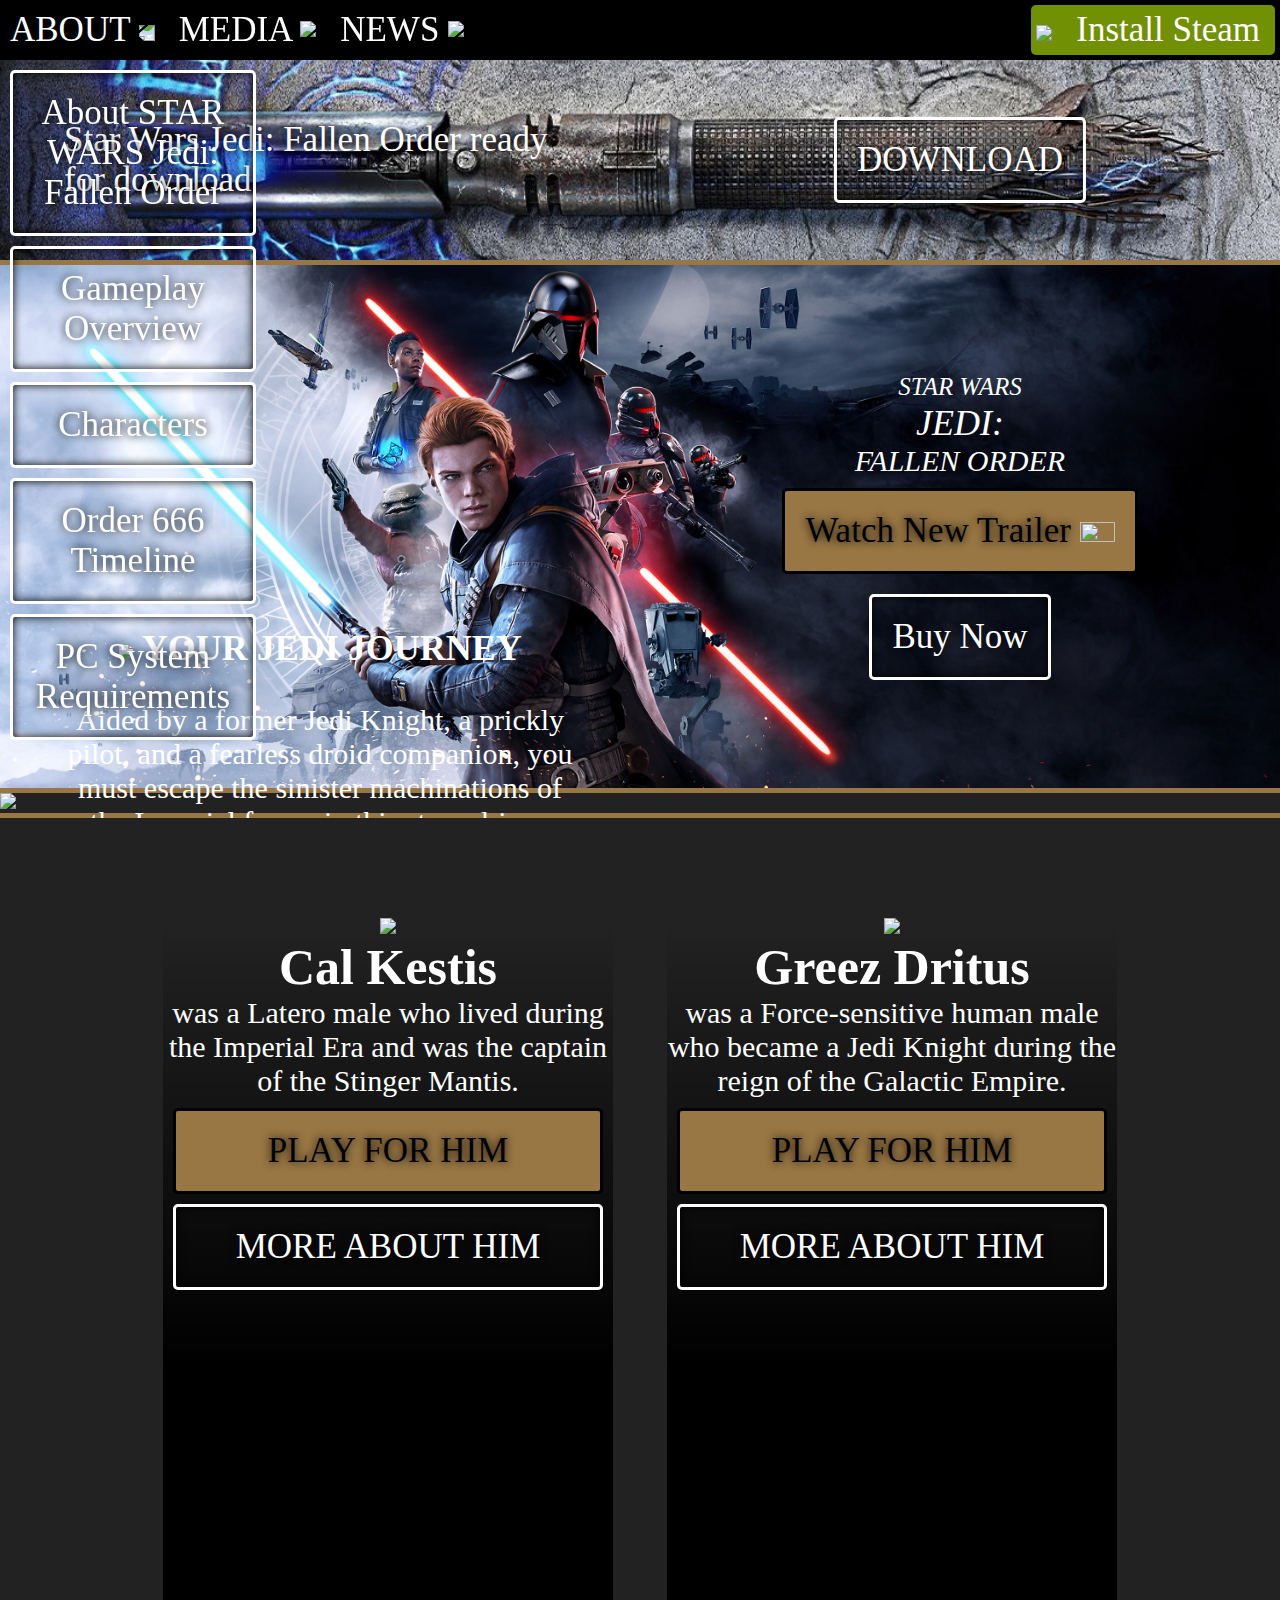
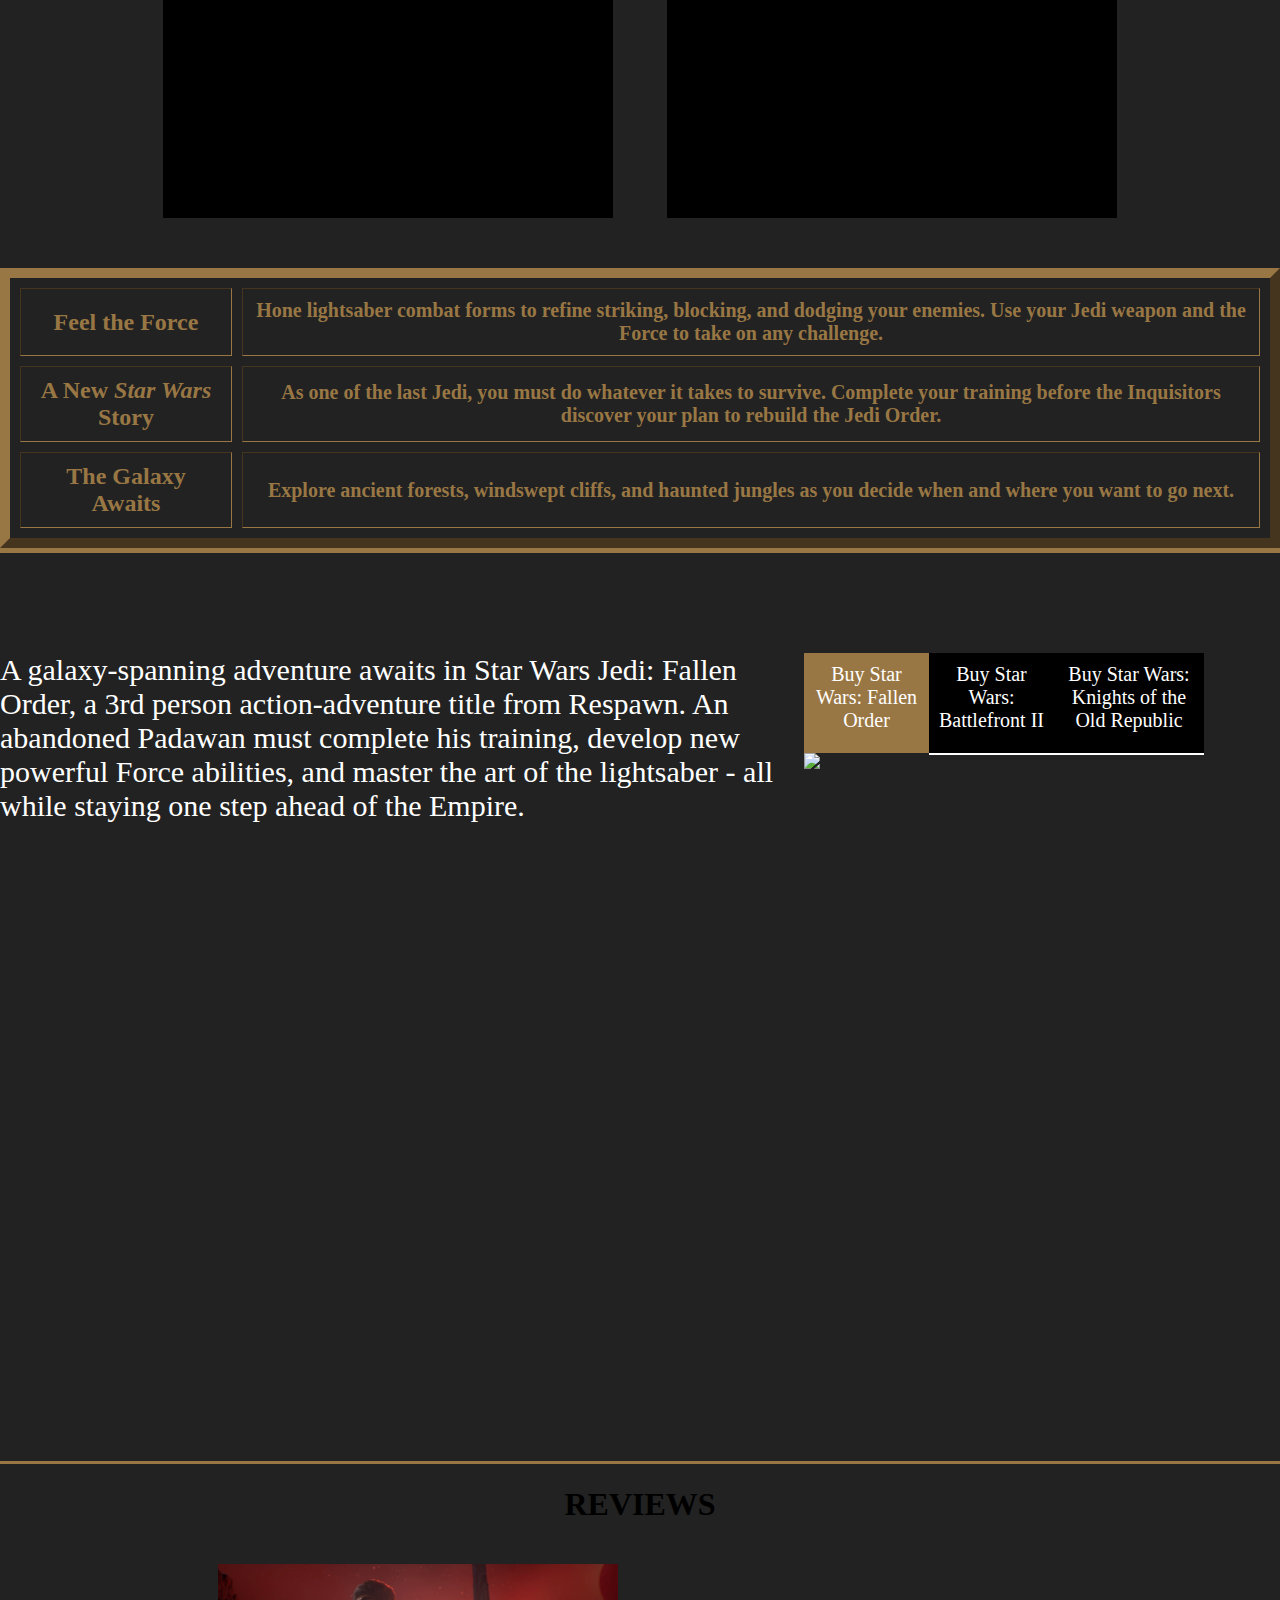
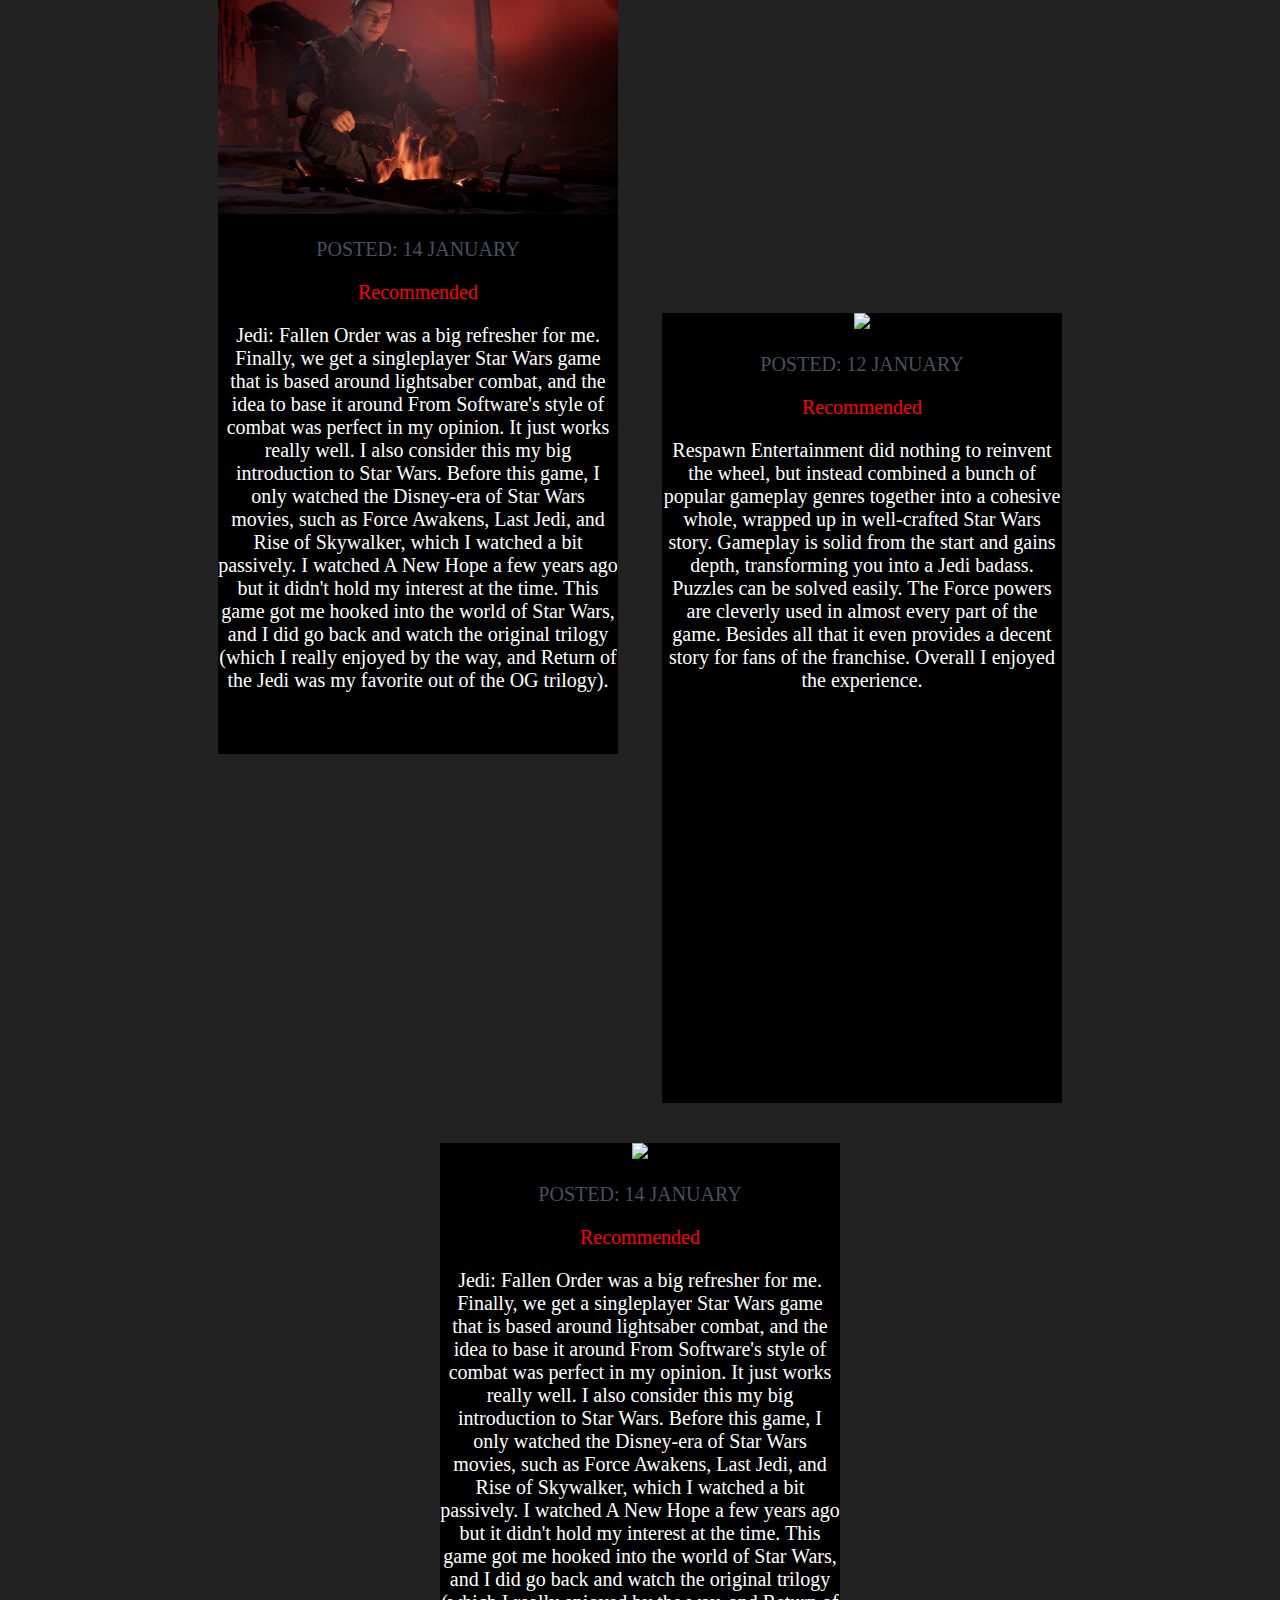
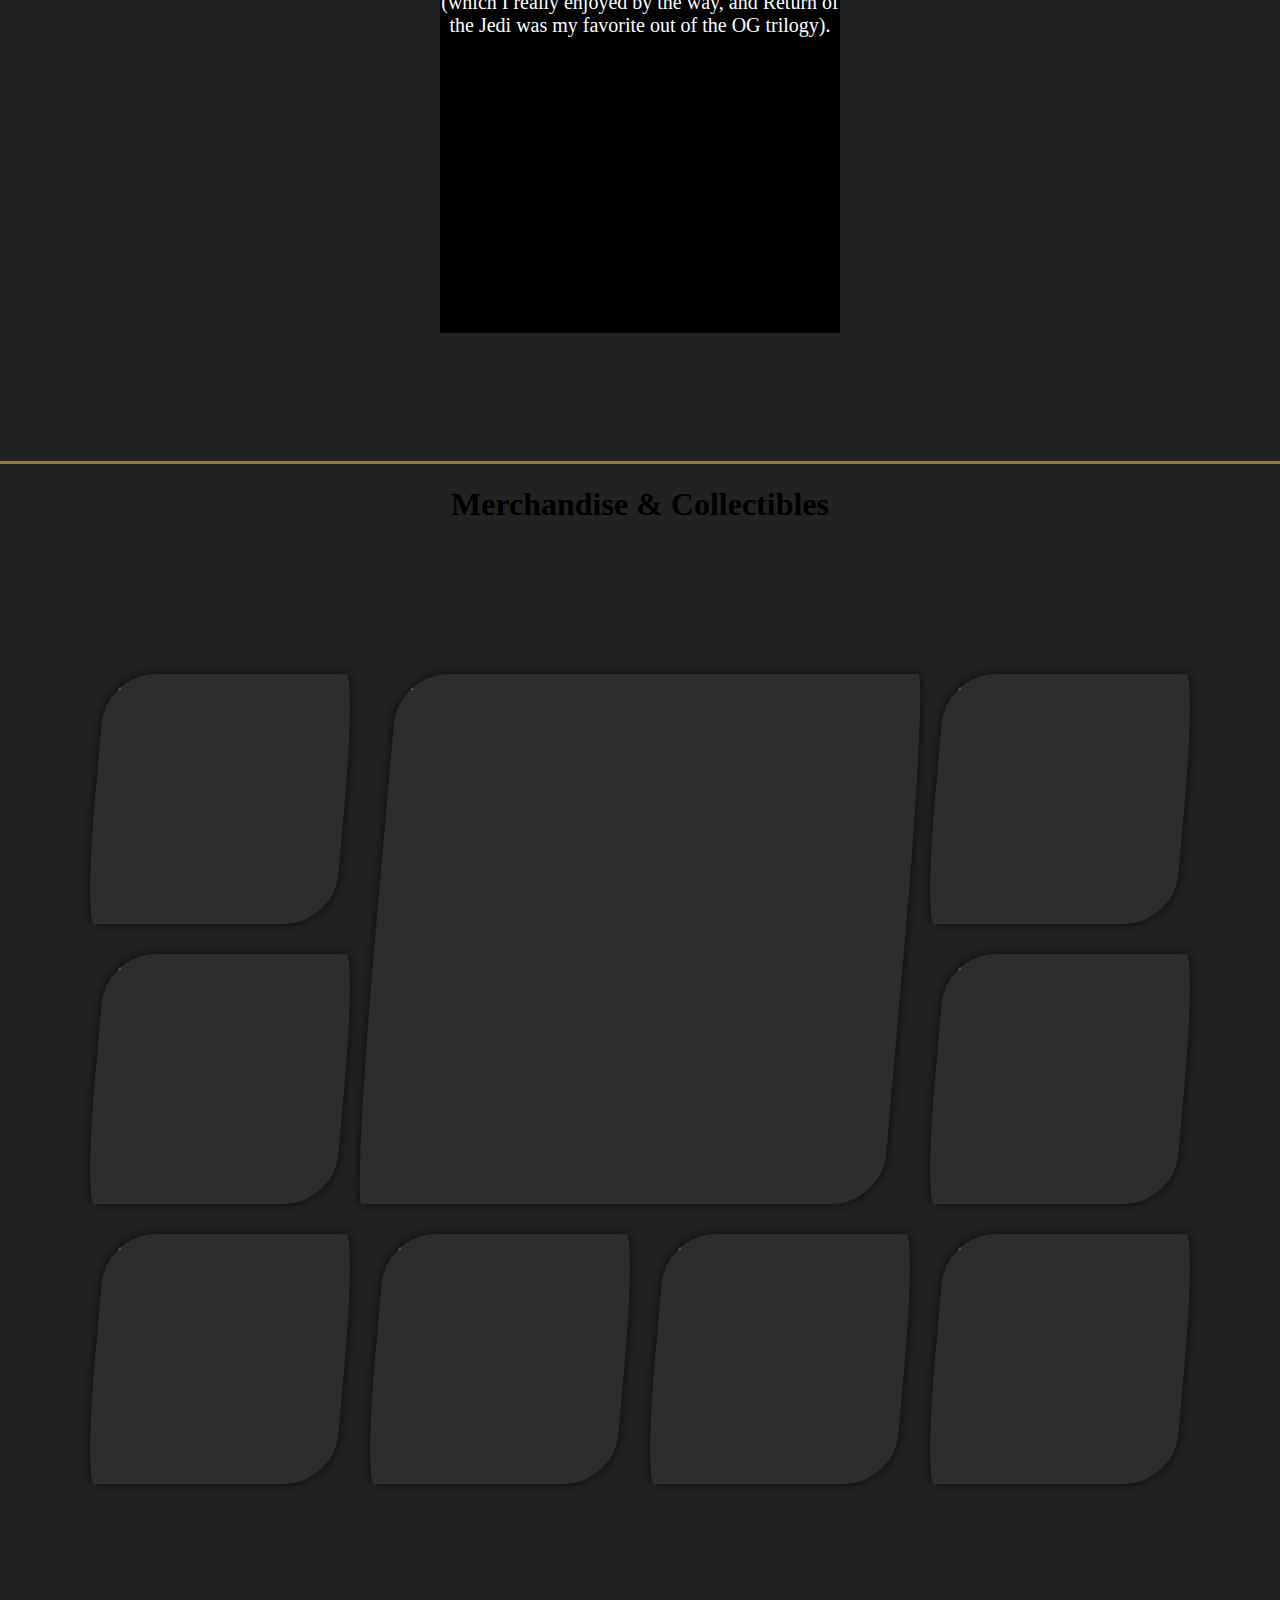
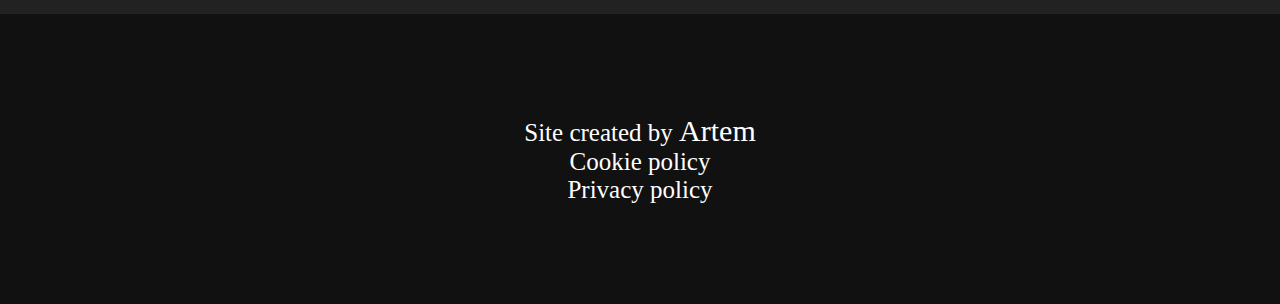
==== commit 1973814b: "Update index.html" ====
--- a/index.html
+++ b/index.html
@@ -87,7 +87,7 @@
 			</div>
 		</div>
 		<div id="top-menu-right-btn">
-			<a href="https://steamcdn-a.akamaihd.net/client/installer/SteamSetup.exe"><img src="https://cdn.icon-icons.com/icons2/1673/PNG/512/downloadoutline_110860.png" width="40px" align="center"><div id="button-steam">Install Steam</div></a>
+			<a href="https://store.steampowered.com/about/?snr=1_14_4__global-header"><img src="https://cdn.icon-icons.com/icons2/1673/PNG/512/downloadoutline_110860.png" width="40px" align="center"><div id="button-steam">Install Steam</div></a>
 		</div>
 	</div>
 	<div id="ad-box" class="box">
@@ -131,7 +131,7 @@
 			Aided by a former Jedi Knight, a prickly pilot, and a fearless droid companion, you must escape the sinister machinations of the Imperial forces in this story driven adventure.
 			<a href="">
 				<div id="box-title-btn" class="simple-border-btn">
-					Explore Your Journey
+					<a style="color: black" href="https://www.ea.com/en-us/games/starwars/jedi-fallen-order/about">Explore Your Journey</a>
 				</div>	
 			</a>
 		</div>	
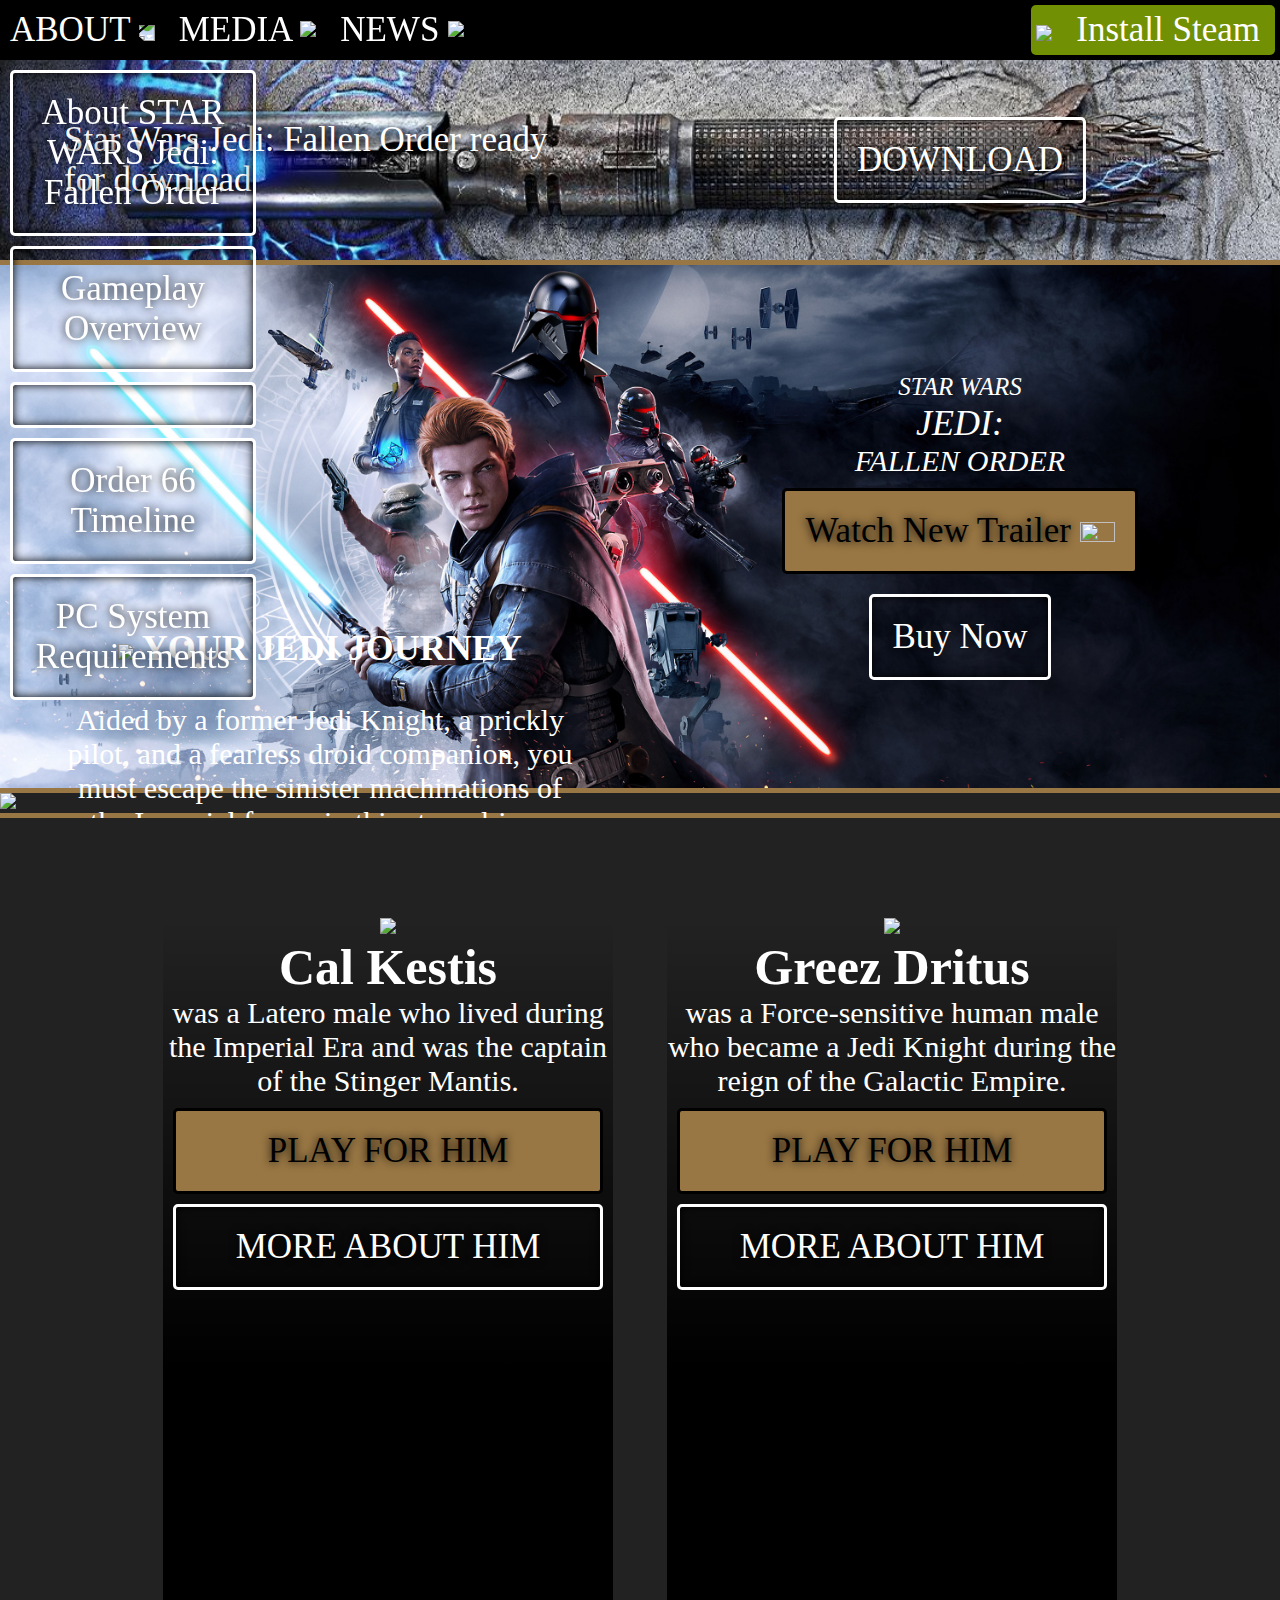
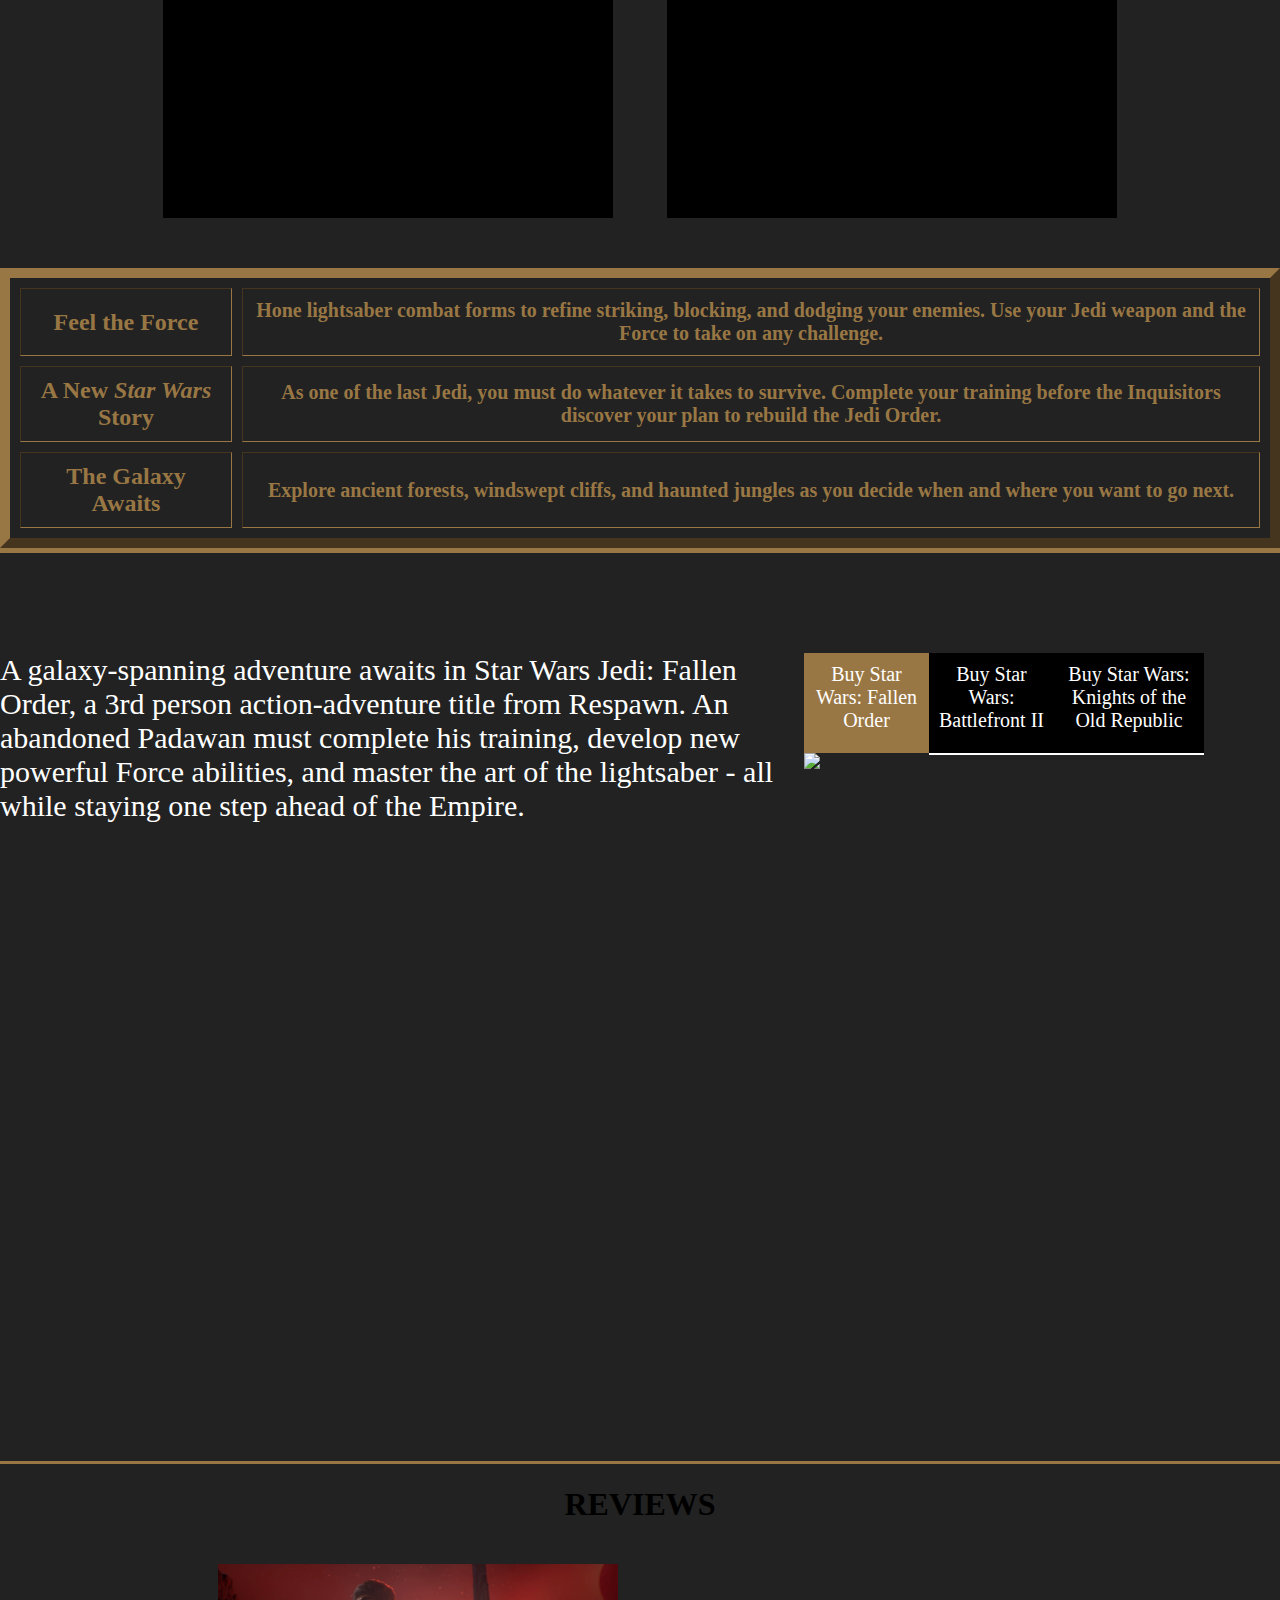
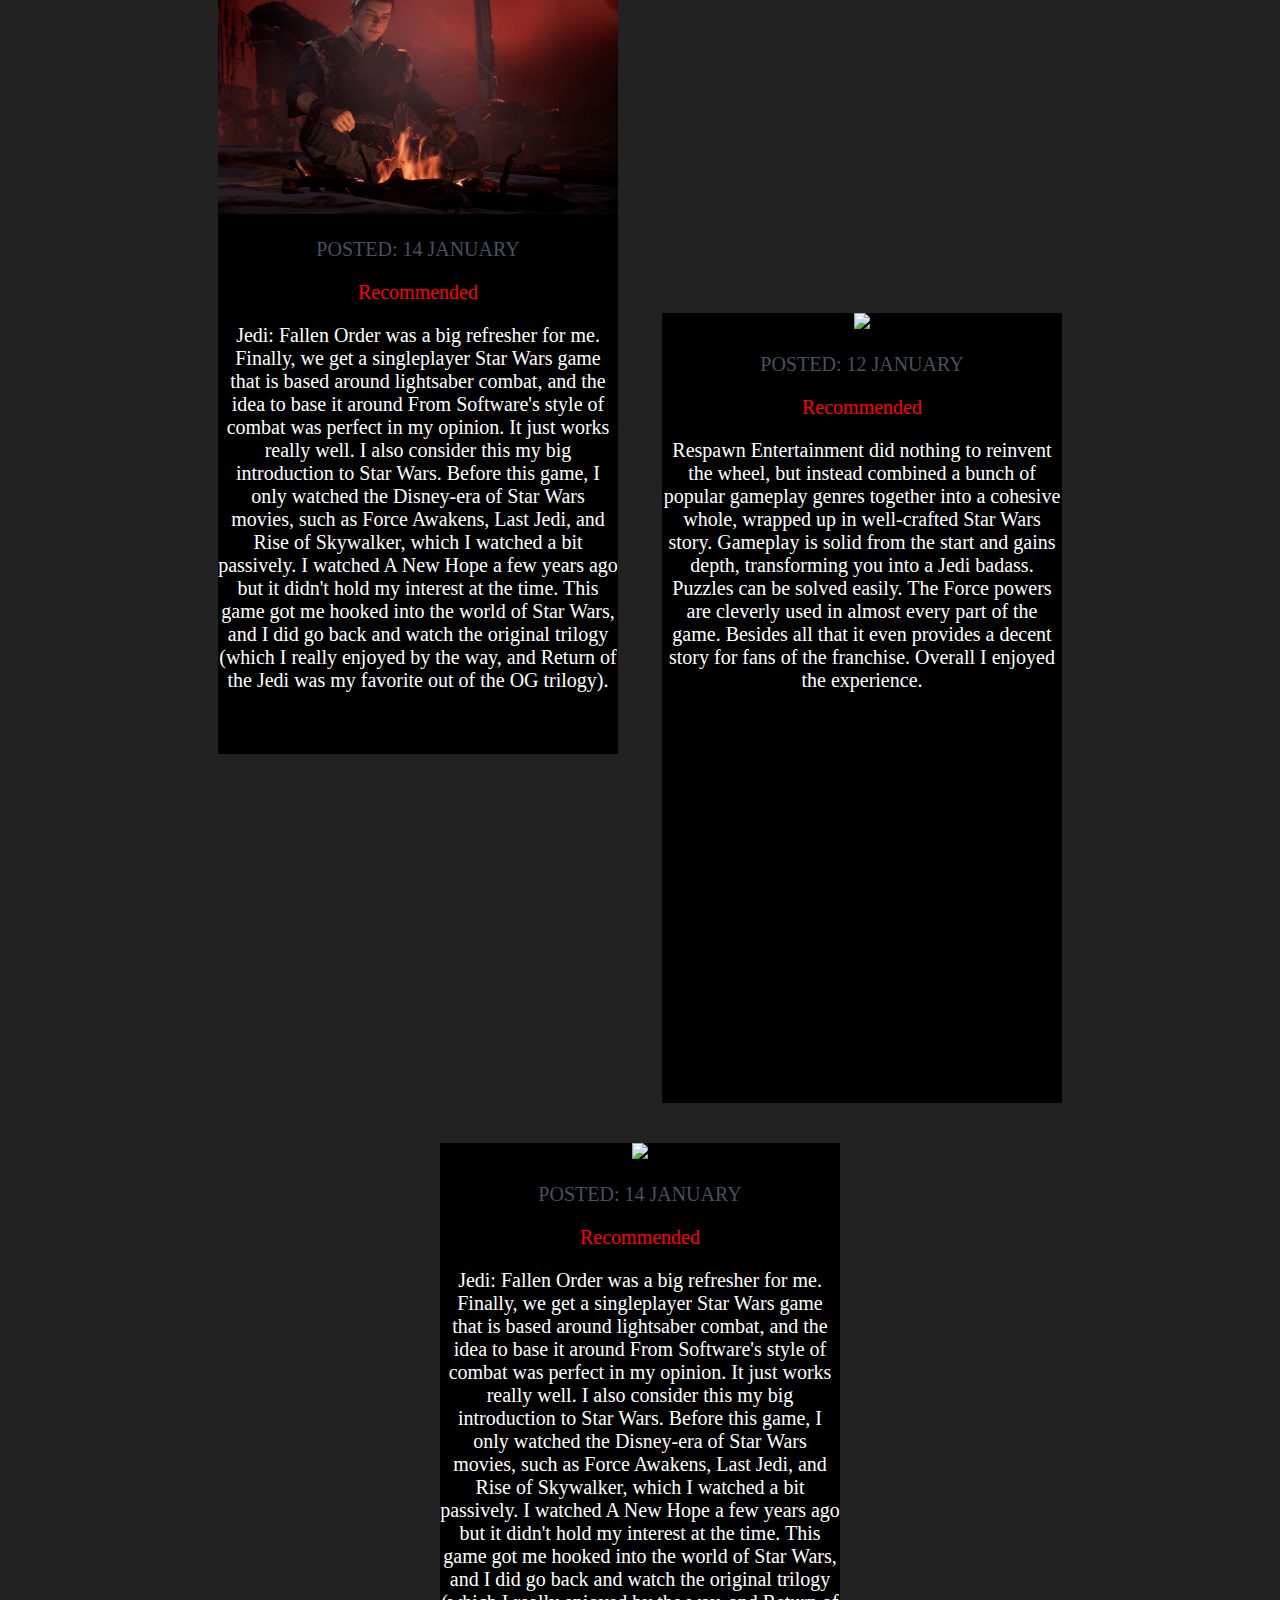
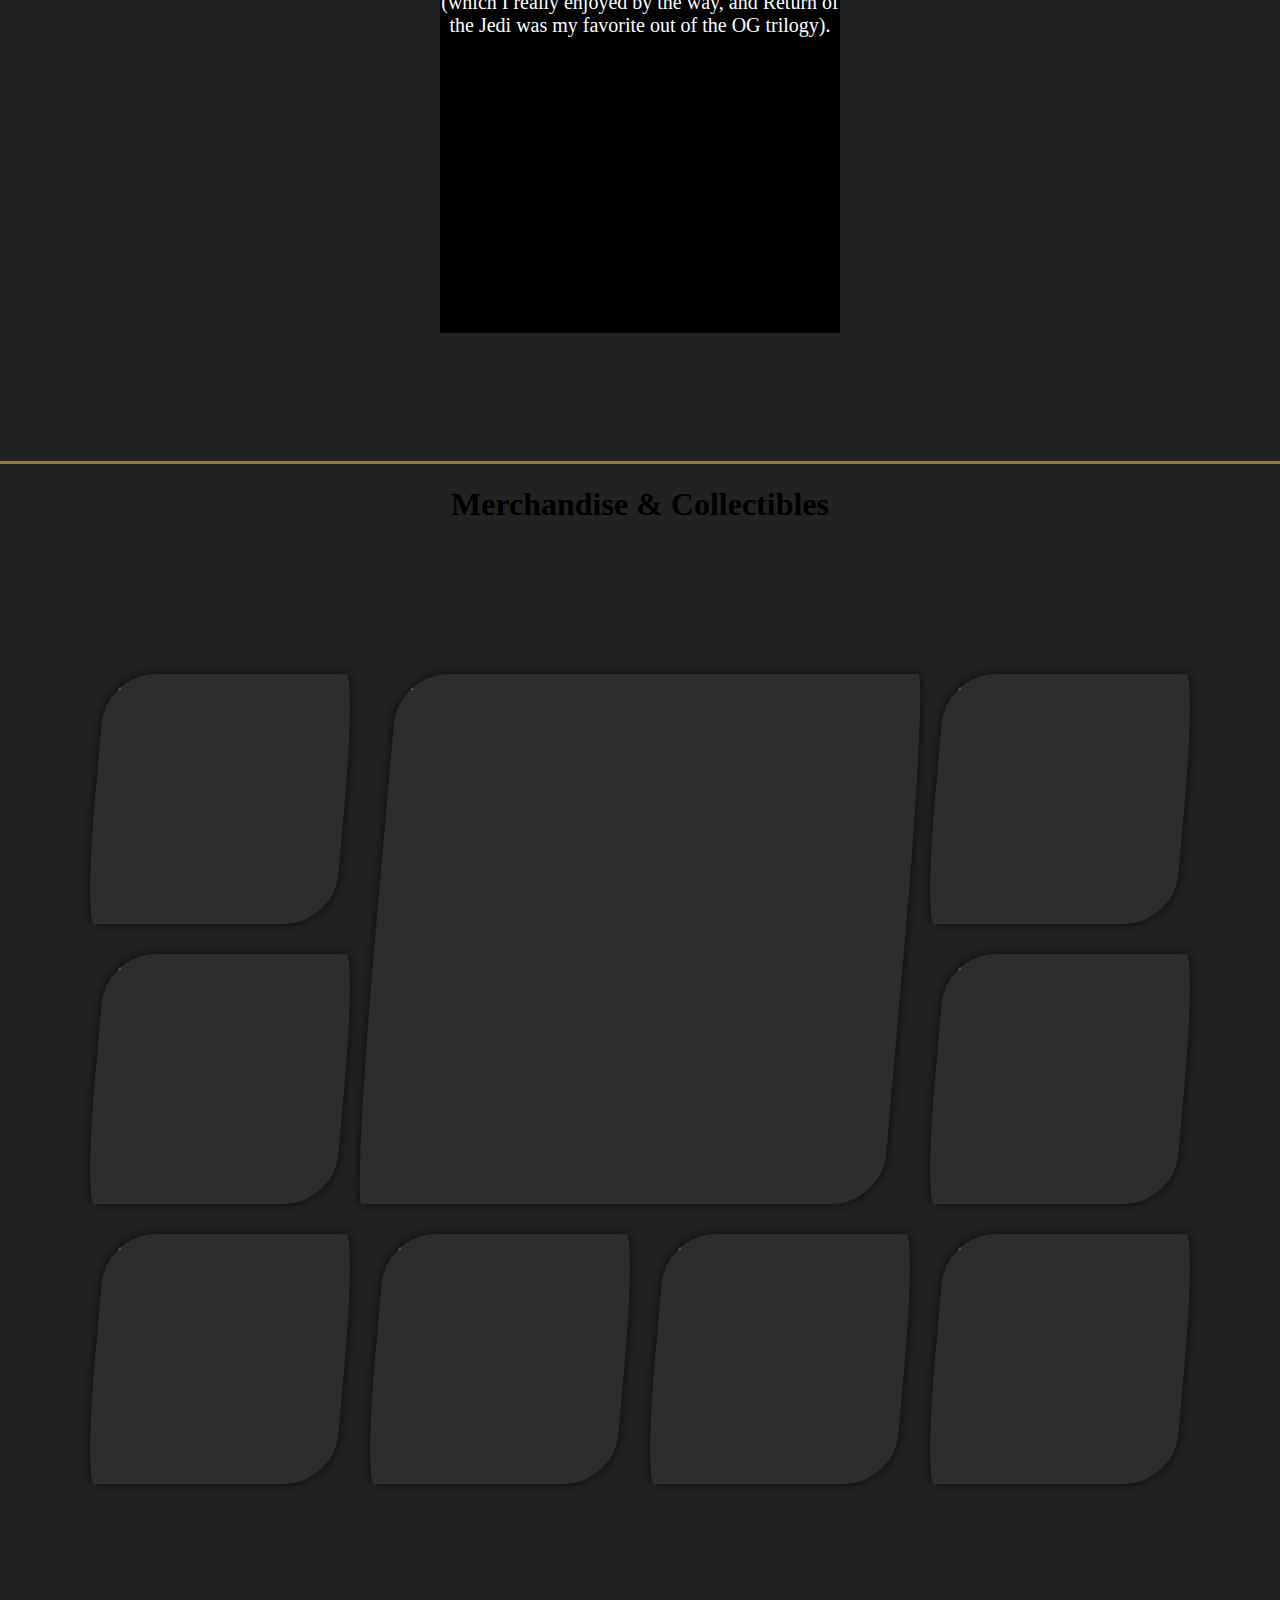
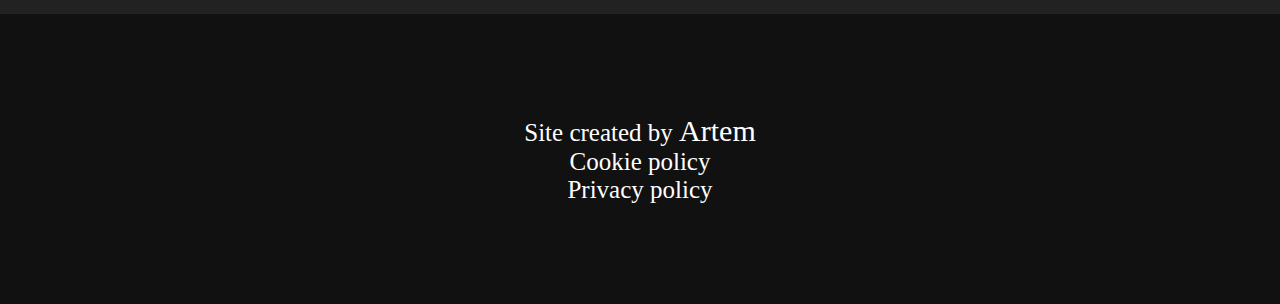
==== commit 5dee77b7: "#" ====
--- a/index.html
+++ b/index.html
@@ -16,27 +16,26 @@
 			<div class="tmb-menu">
 				<a href="#">
 					<div class="tmb-menu-btn simple-border-btn">
-						About STAR WARS Jedi: Fallen Order
-					</div>	
-				</a>
-				<a href="#">
-					<div class="tmb-menu-btn simple-border-btn">
-						Gameplay Overview
-					</div>
-				</a>
-				<a href="#">
-					<div class="tmb-menu-btn simple-border-btn">
-						Characters
-					</div>
-				</a>
-				<a href="#">
-					<div class="tmb-menu-btn simple-border-btn">
-						Order 666 Timeline
-					</div>	
-				</a>
-				<a href="#">
-					<div class="tmb-menu-btn simple-border-btn">
-						PC System Requirements
+						<a href="https://www.ea.com/en-us/games/starwars/jedi-fallen-order/about">About STAR WARS Jedi: Fallen Order</a>
+					</div>	
+				</a>
+				<a href="#">
+					<div class="tmb-menu-btn simple-border-btn">
+						<a href="https://www.ea.com/en-us/games/starwars/jedi-fallen-order/about/gameplay-overview">Gameplay Overview</a>
+					</div>
+				</a>
+				<a href="#">
+					<div class="tmb-menu-btn simple-border-btn">
+					</div>
+				</a>
+				<a href="#">
+					<div class="tmb-menu-btn simple-border-btn">
+						<a href="https://www.ea.com/en-us/games/starwars/jedi-fallen-order/about/order-66">Order 66 Timeline</a>
+					</div>	
+				</a>
+				<a href="#">
+					<div class="tmb-menu-btn simple-border-btn">
+						<a href="https://www.ea.com/en-us/games/starwars/jedi-fallen-order/about/pc-system-requirements">PC System Requirements</a>
 					</div>	
 				</a>
 			</div>
@@ -47,20 +46,20 @@
 			<div class="tmb-menu">
 				<a href="">
 					<div class="tmb-menu-btn simple-border-btn">
-						Star Wars Jedi: Fallen Order 
-						- Black Friday Trailer
-					</div>	
-				</a>
-				<a href="">
-					<div class="tmb-menu-btn simple-border-btn">
-						Star Wars Jedi: Fallen Order 
-						- "Become a Jedi"
-					</div>
-				</a>
-				<a href="">
-					<div class="tmb-menu-btn simple-border-btn">
-						Star Wars Jedi: Fallen Order
-						- Launch Trailer
+						<a href="https://www.ea.com/en-us/games/starwars/jedi-fallen-order/media-hub/media/star-wars-jedi-fallen-order-black-friday-trailer-us">Star Wars Jedi: Fallen Order 
+						- Black Friday Trailer</a>
+					</div>	
+				</a>
+				<a href="">
+					<div class="tmb-menu-btn simple-border-btn">
+						<a href="https://www.ea.com/en-us/games/starwars/jedi-fallen-order/media-hub/media/star-wars-jedi-fallen-order-become-a-jedi">Star Wars Jedi: Fallen Order 
+						- "Become a Jedi"</a>
+					</div>
+				</a>
+				<a href="">
+					<div class="tmb-menu-btn simple-border-btn">
+						<a href="https://www.ea.com/en-us/games/starwars/jedi-fallen-order/media-hub/media/star-wars-jedi-fallen-order-launch-trailer">Star Wars Jedi: Fallen Order
+						- Launch Trailer</a>
 					</div>
 				</a>
 			</div>
@@ -71,17 +70,17 @@
 			<img src="https://www.callofduty.com/content/dam/atvi/callofduty/global/global-nav/arrow.svg" class="vec"><div class="tmb-menu">
 				<a href="">
 					<div class="tmb-menu-btn simple-border-btn">
-						Star Wars Jedi: Fallen Order Begin Your Journey
-					</div>	
-				</a>
-				<a href="">
-					<div class="tmb-menu-btn simple-border-btn">
-						Star Wars Jedi: Fallen Order Black Series Sweepstakes - Official Rules
-					</div>
-				</a>
-				<a href="">
-					<div class="tmb-menu-btn simple-border-btn">
-						Star Wars Jedi: Fallen Order - Letter from Stig
+						<a href="https://www.ea.com/en-us/games/starwars/jedi-fallen-order/news/begin-your-journey">Star Wars Jedi: Fallen Order Begin Your Journey</a>
+					</div>	
+				</a>
+				<a href="">
+					<div class="tmb-menu-btn simple-border-btn">
+						<a href="https://www.ea.com/en-us/games/starwars/jedi-fallen-order/news/black-series-sweepstakes">Star Wars Jedi: Fallen Order Black Series Sweepstakes - Official Rules</a>
+					</div>
+				</a>
+				<a href="">
+					<div class="tmb-menu-btn simple-border-btn">
+						<a href="https://www.ea.com/en-us/games/starwars/jedi-fallen-order/news/letter-from-stig">Star Wars Jedi: Fallen Order - Letter from Stig</a>
 					</div>
 				</a>
 			</div>
--- a/style.css
+++ b/style.css
@@ -502,4 +502,7 @@
 #top-menu-right-btn img{
 	/*position: absolute;*/
 	display: inline-block;
+}
+a{
+	color: white;
 }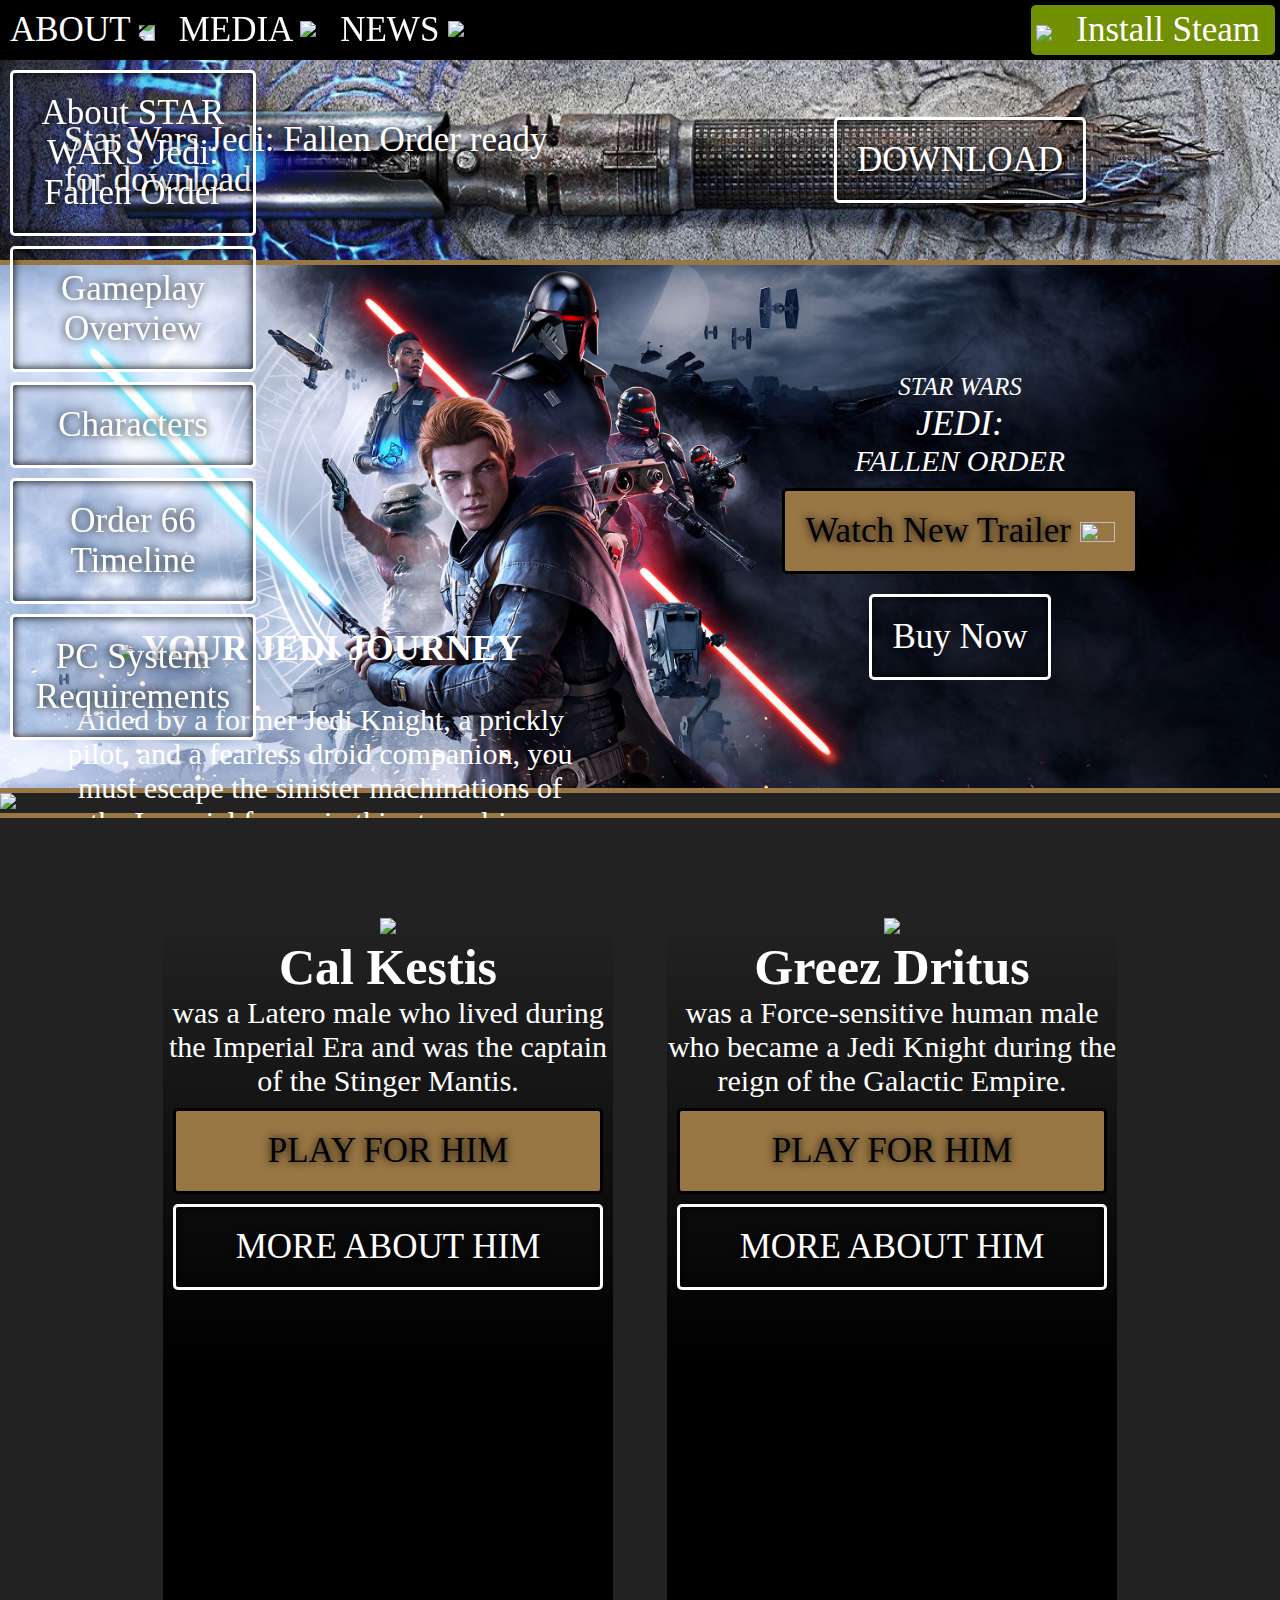
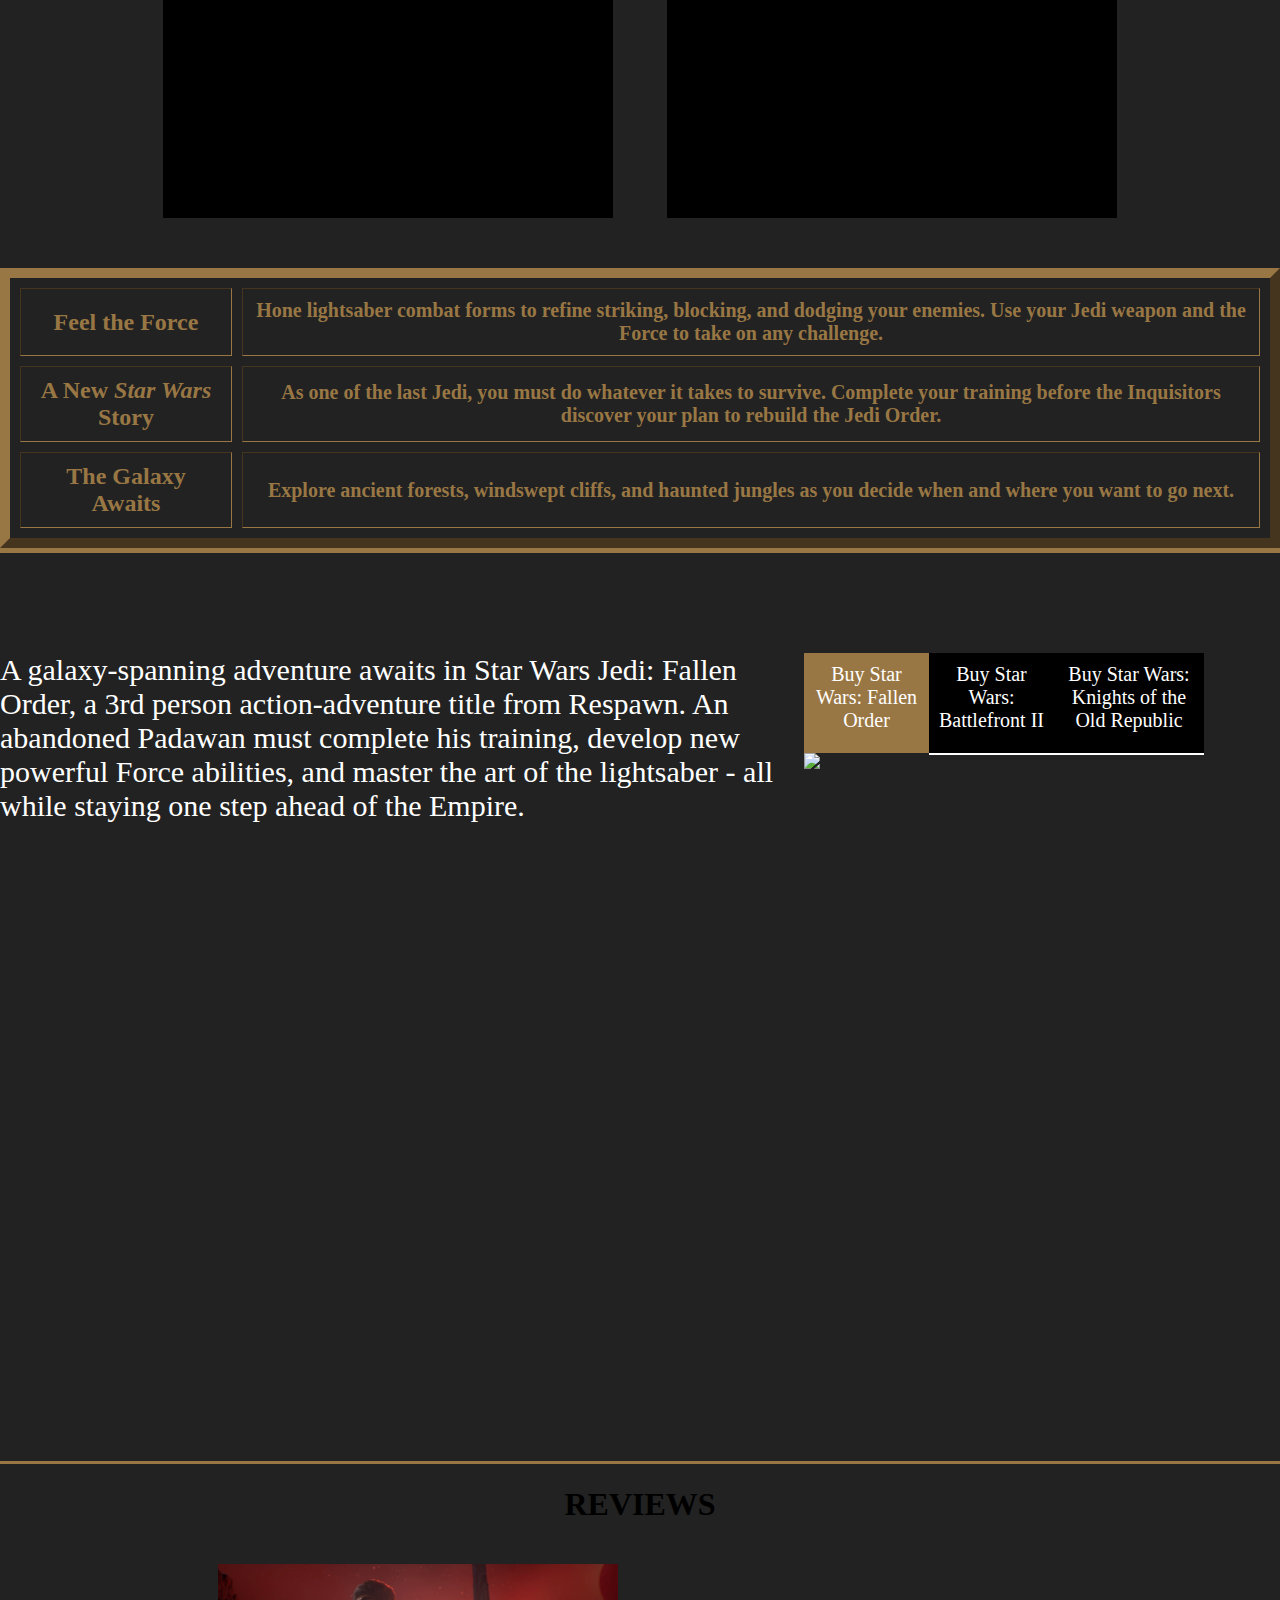
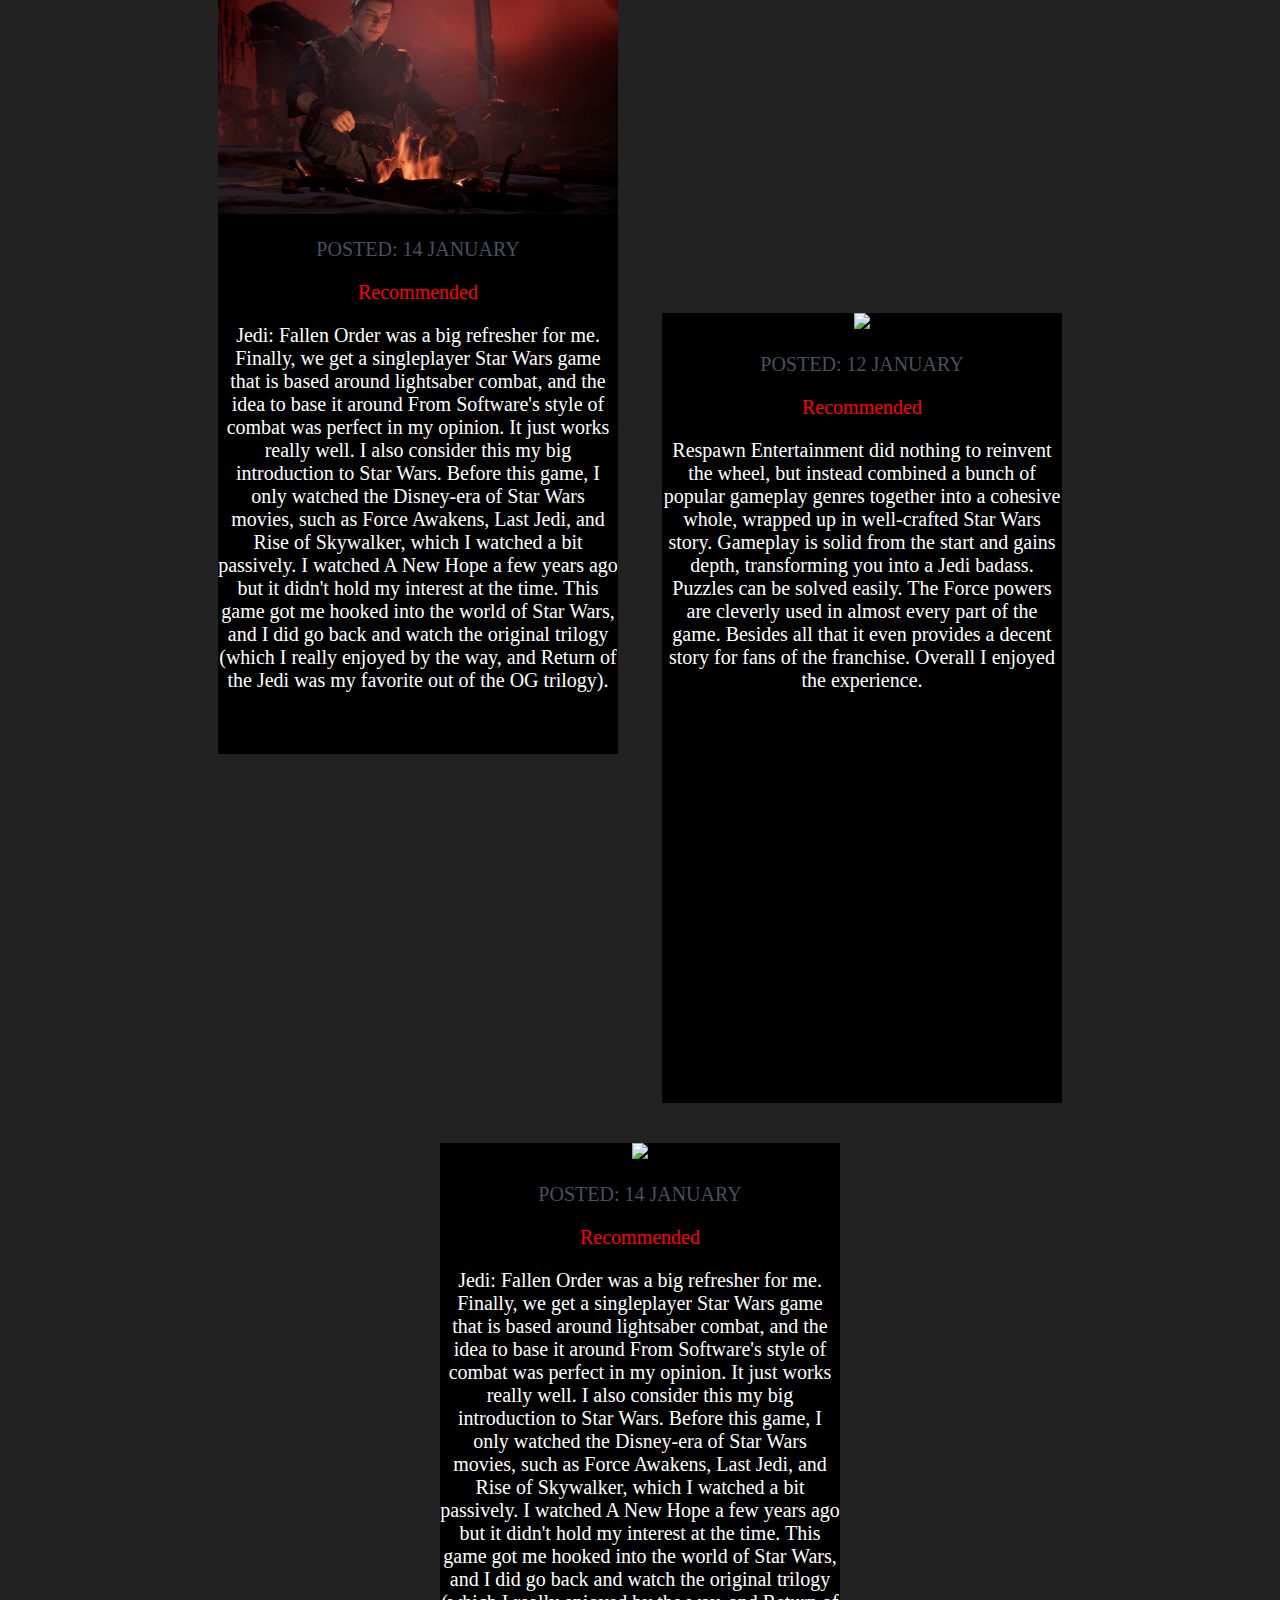
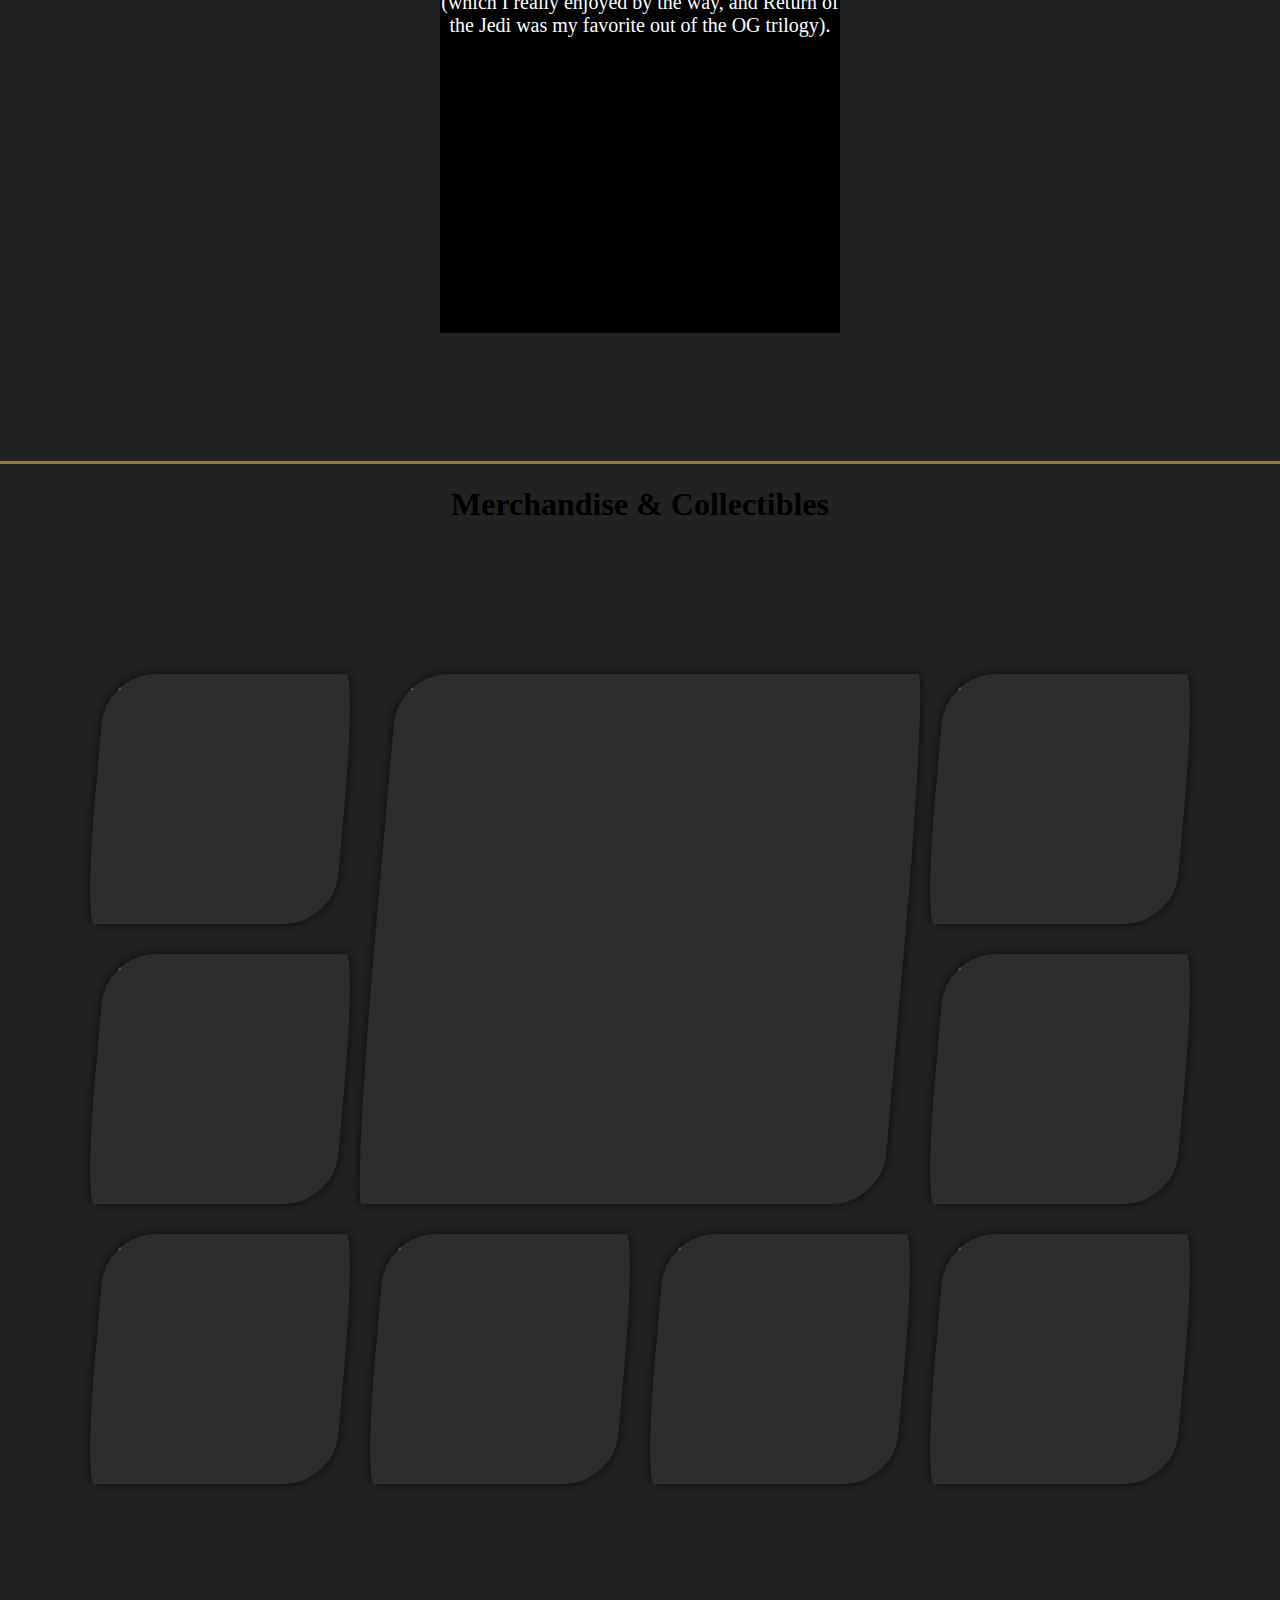
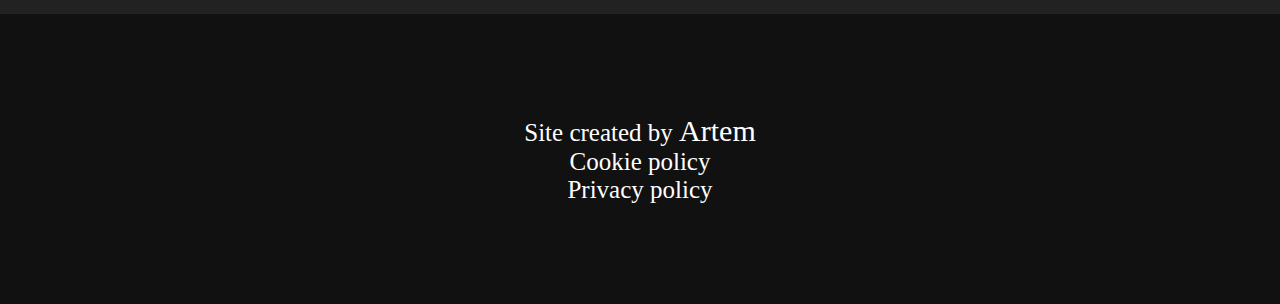
==== commit 9bdebe04: "Update index.html" ====
--- a/index.html
+++ b/index.html
@@ -26,6 +26,7 @@
 				</a>
 				<a href="#">
 					<div class="tmb-menu-btn simple-border-btn">
+						<a href="https://www.ea.com/en-us/games/starwars/jedi-fallen-order/about/characters">Characters</a>
 					</div>
 				</a>
 				<a href="#">
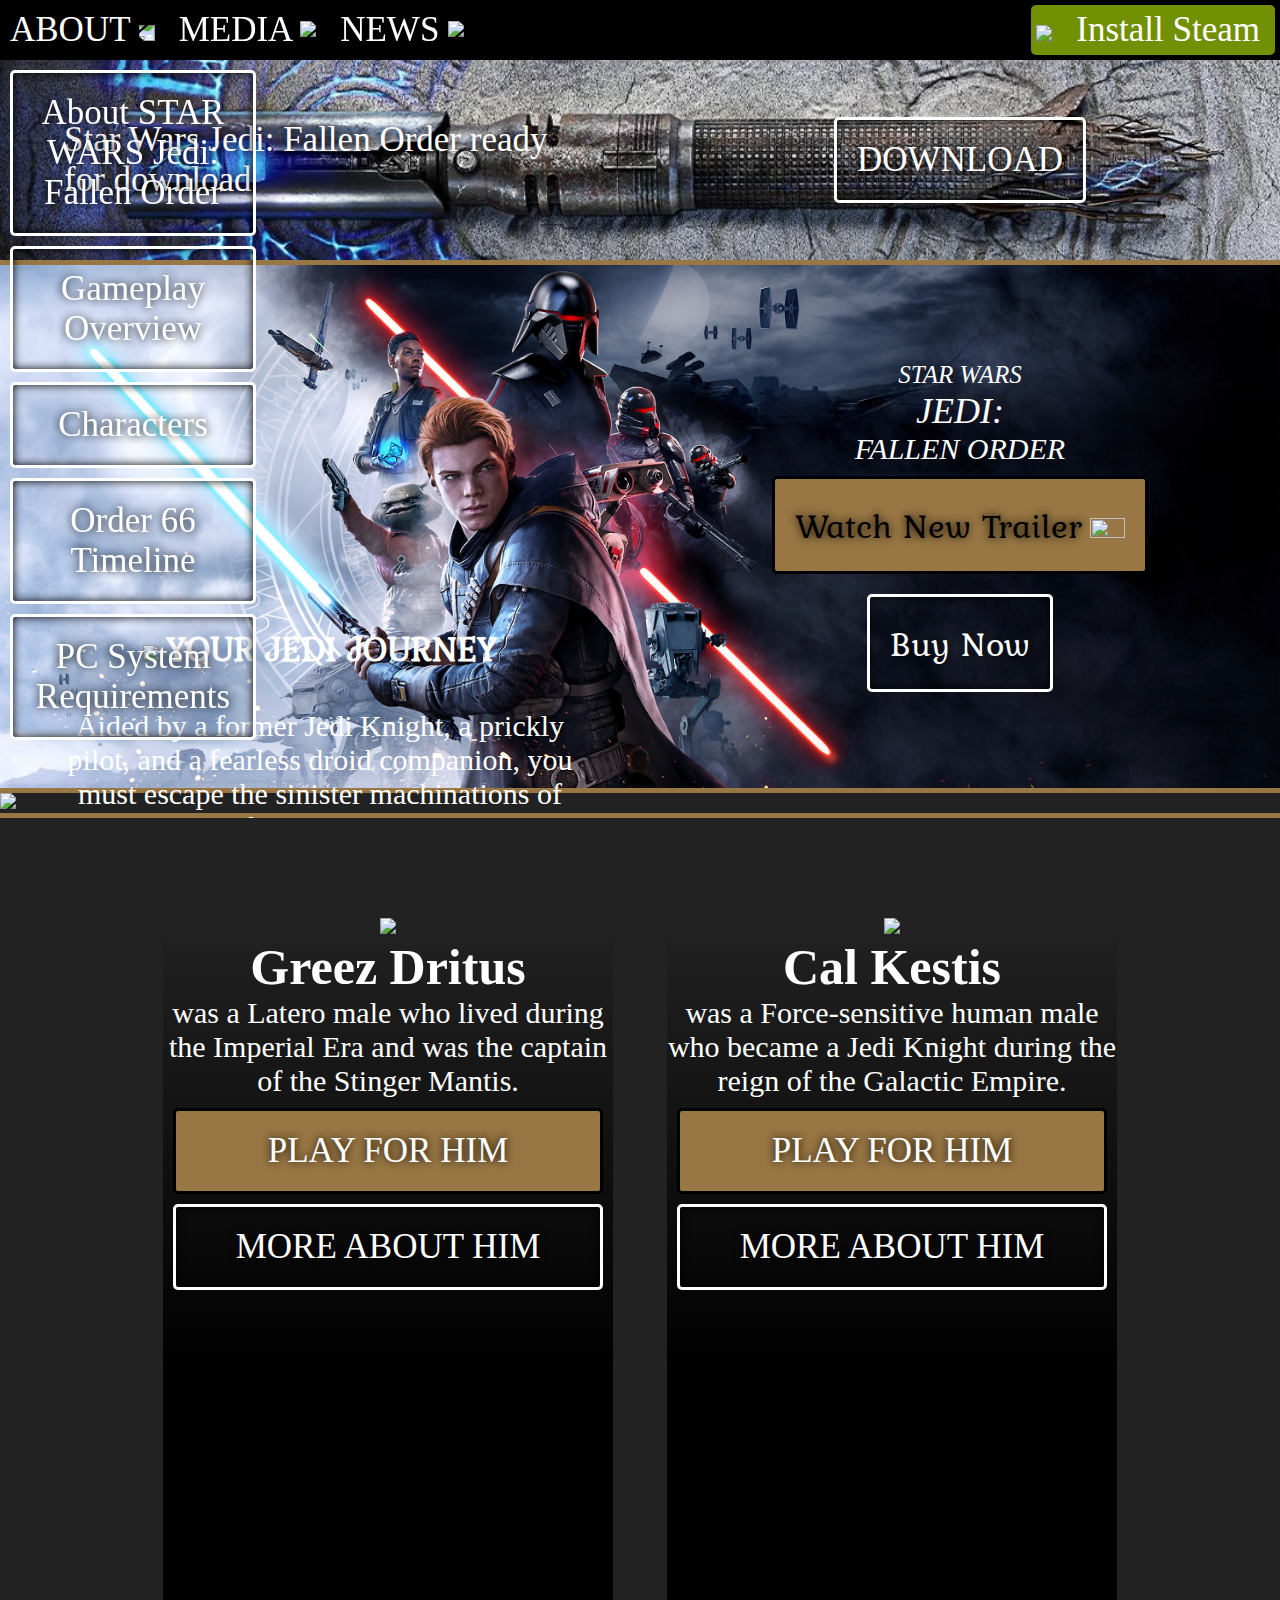
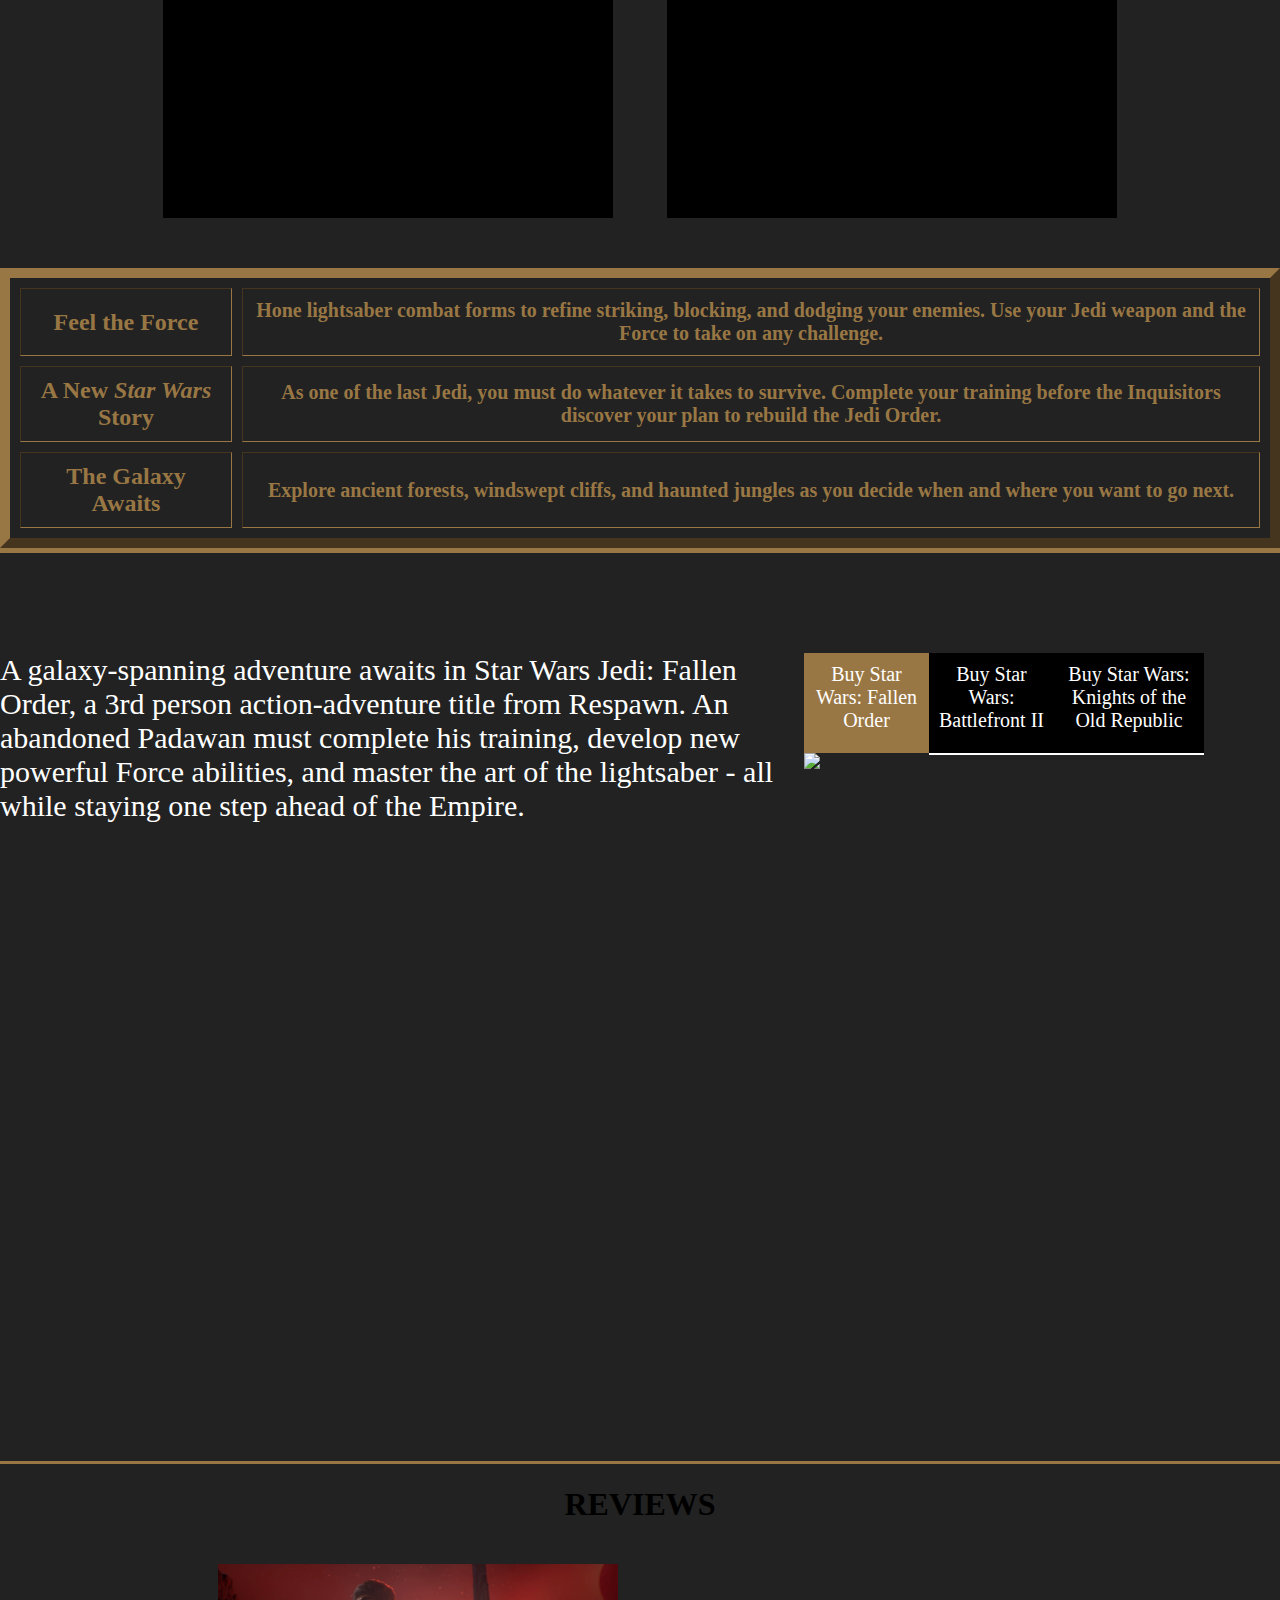
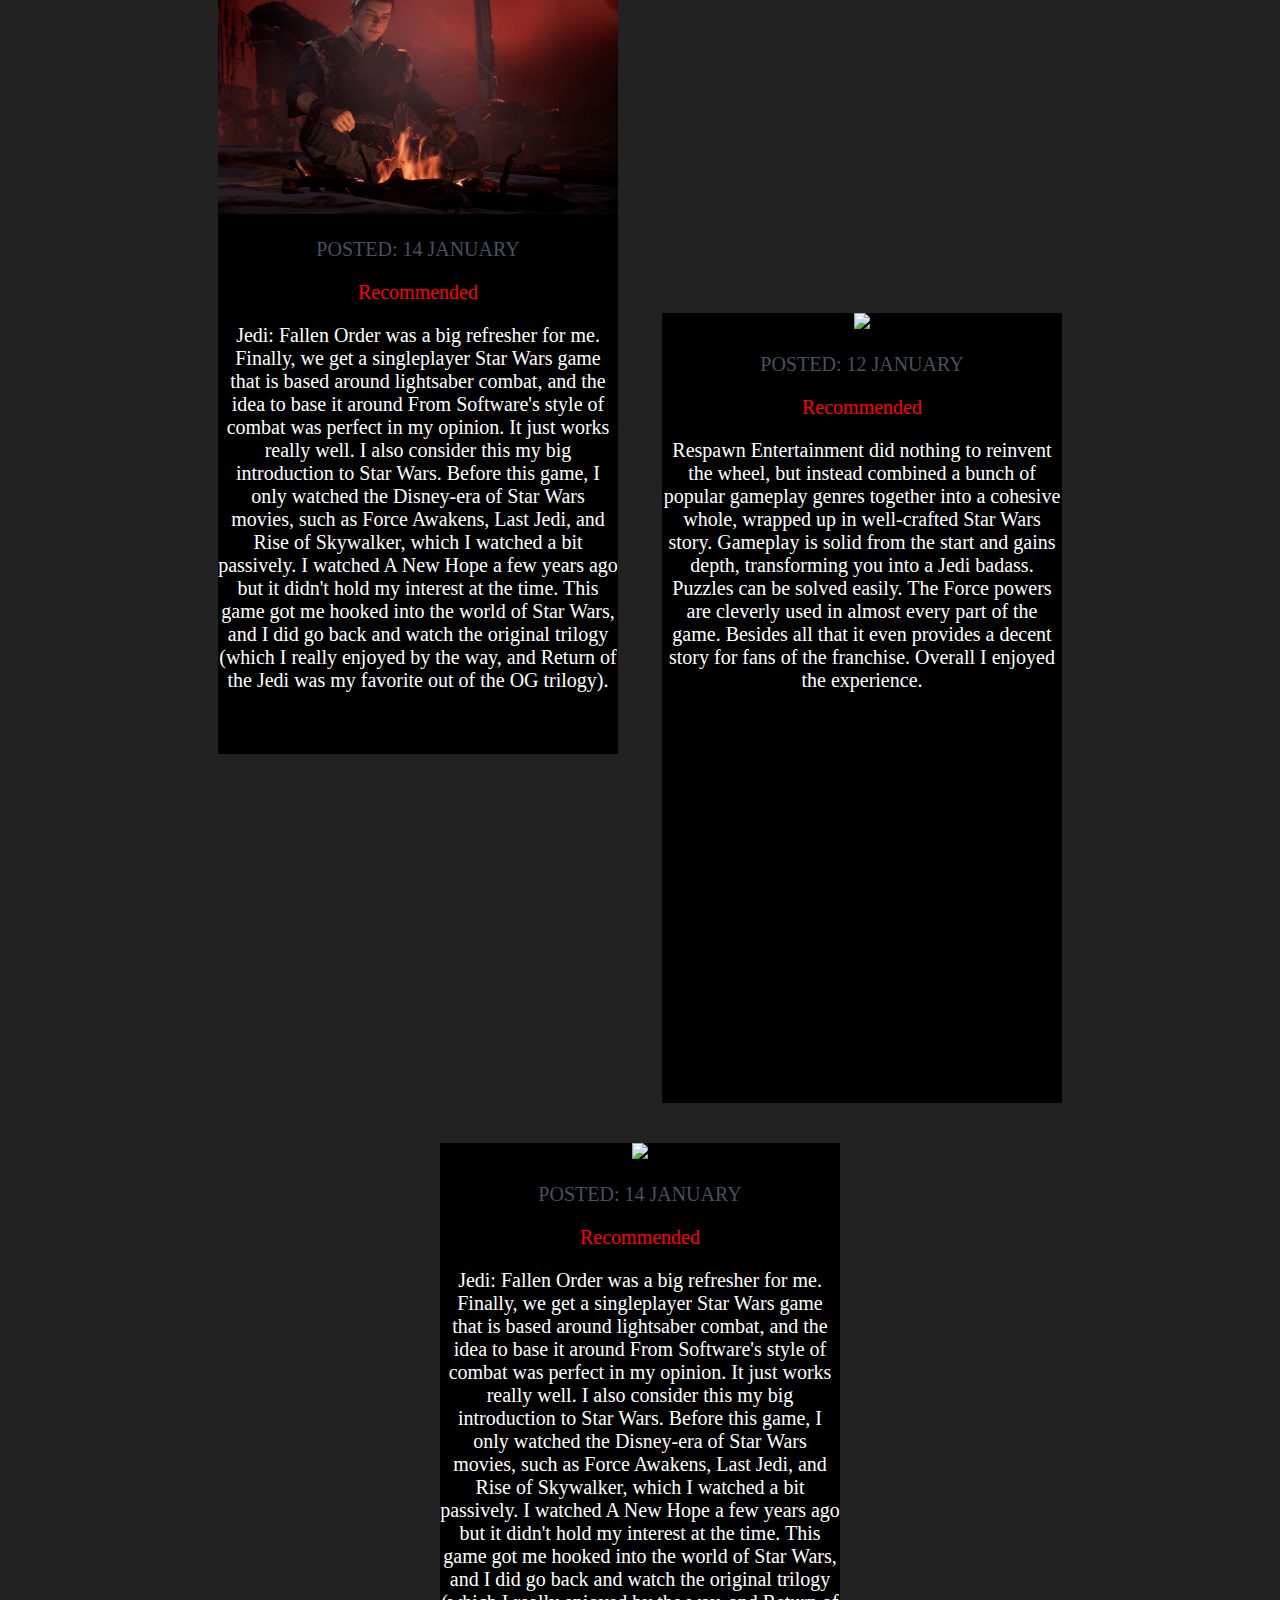
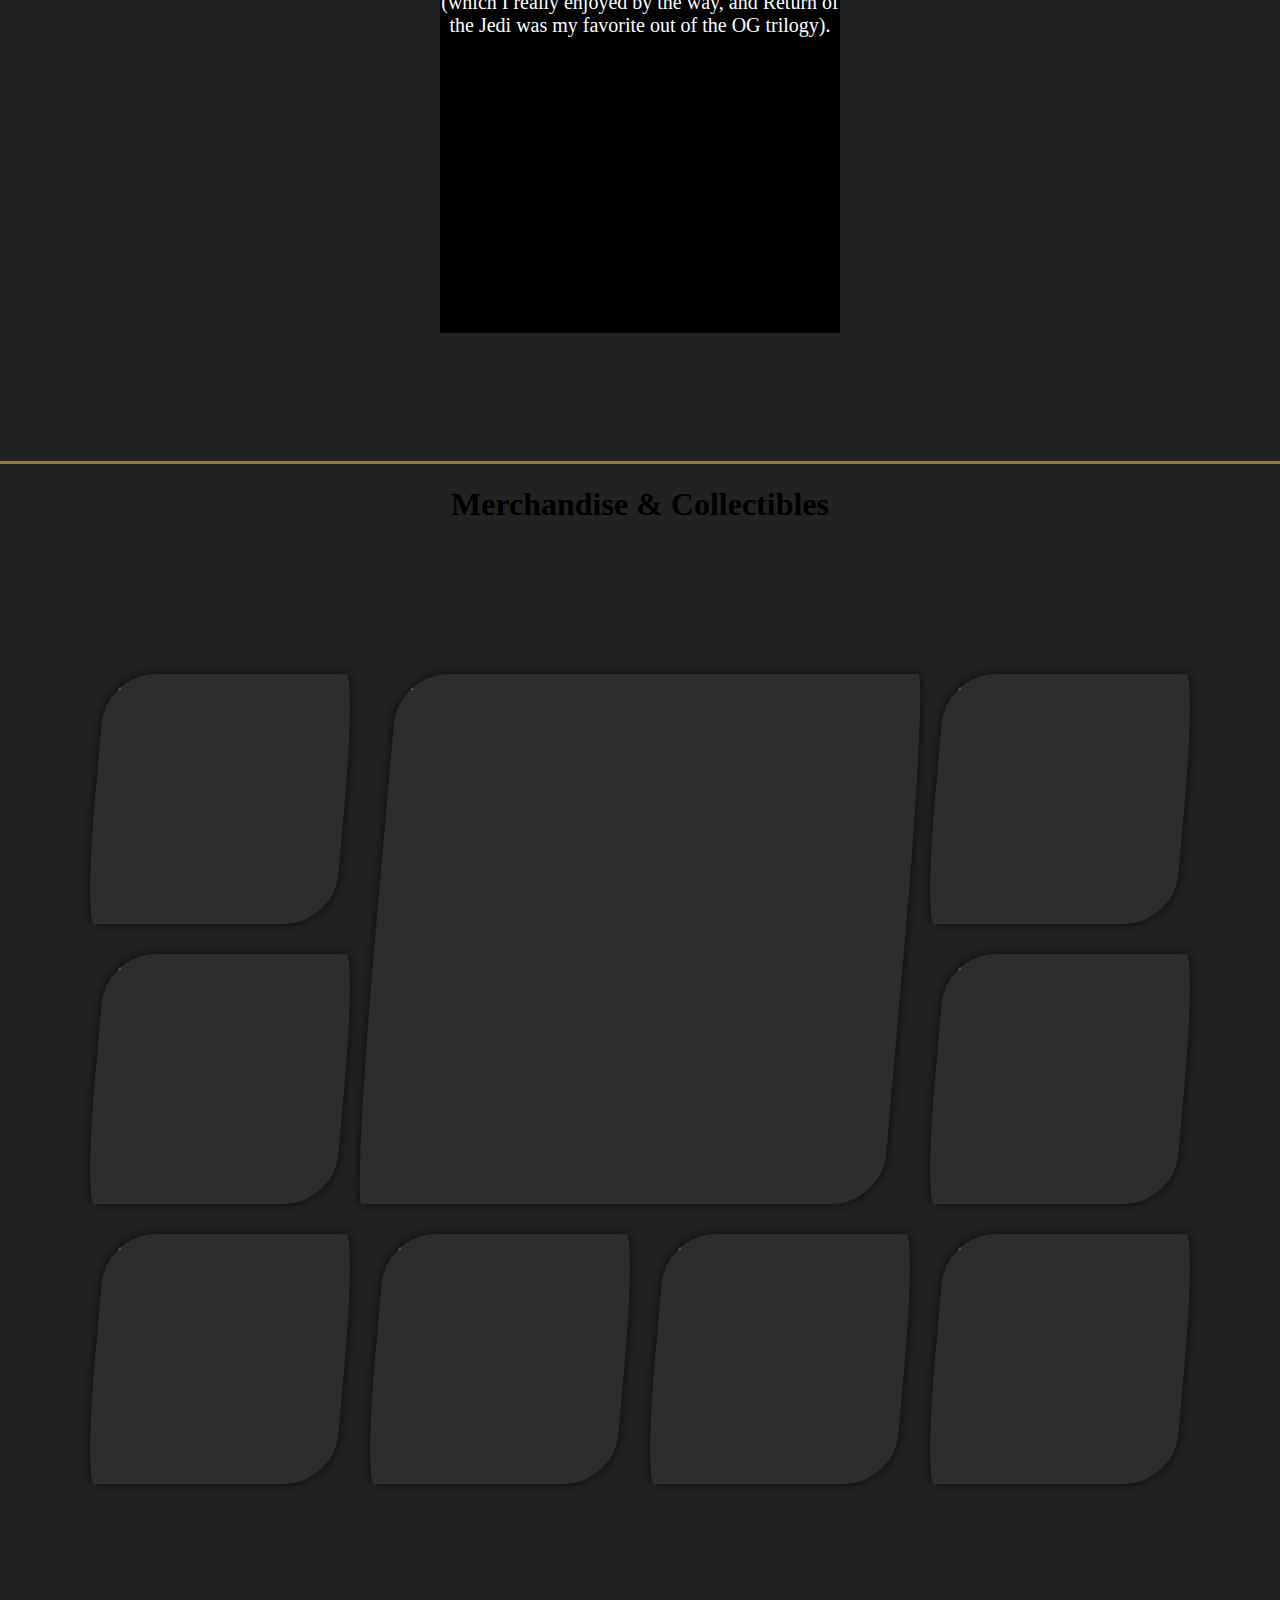
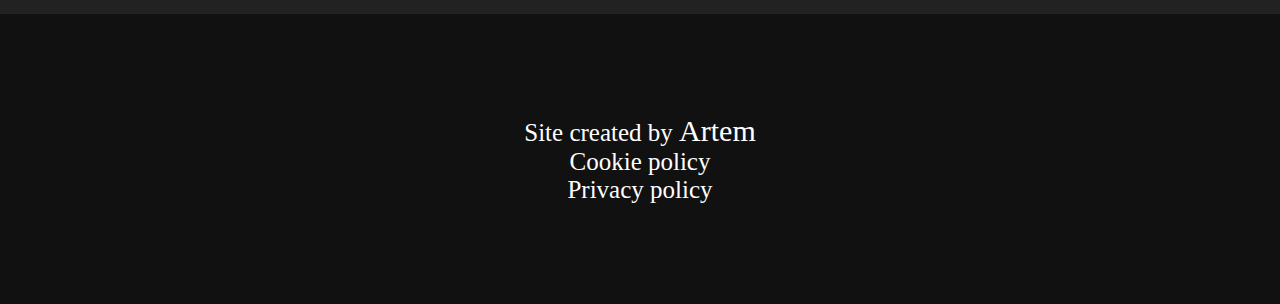
==== commit 4578cbf5: "#" ====
--- a/index.html
+++ b/index.html
@@ -110,13 +110,13 @@
 			<i>FALLEN ORDER</i><br>
 			<a href="">
 				<div id="box1-title-btn1" class="box1-title-btn simple-solid-btn">
-					<a style="color: #000" href="trailer.html">Watch New Trailer</a>
+					<a style="color: #000; font-family: font1" href="trailer.html">Watch New Trailer</a>
 					<img src="https://image.flaticon.com/icons/png/512/96/96430.png" width="35px" class="vec">
 				</div>
 			</a>
 			<a href="">
 				<div id="box1-title-btn2" class="box1-title-btn simple-border-btn">
-					<a style="color: white" href="https://store.steampowered.com/cart/">Buy Now</a>
+					<a style="color: white; font-family: font1" href="https://store.steampowered.com/cart/">Buy Now</a>
 				</div>
 			</a>
 		</div>
@@ -126,7 +126,7 @@
 		<img src="https://cdn.igromania.ru/mnt/news/3/1/c/b/8/b/88229/470c85236b86b938_1920xH.jpg" id="box2-img">
 		<div id="box2-title">
 			<img src="https://pngimage.net/wp-content/uploads/2018/05/espadas-star-wars-png-2.png" id="box2-title-img">
-			<strong><big>YOUR JEDI JOURNEY</strong></big><br>
+			<strong><big><a style="font-family: font1">YOUR JEDI JOURNEY</a></strong></big><br>
 			<br>
 			Aided by a former Jedi Knight, a prickly pilot, and a fearless droid companion, you must escape the sinister machinations of the Imperial forces in this story driven adventure.
 			<a href="">
@@ -142,16 +142,16 @@
 			<img src="https://static.tvtropes.org/pmwiki/pub/images/greez1.png" class="box3-card-img">
 			<div id="box3-card1-gradient" class="box3-card-gradient"></div>
 			<div id="box3-card1-title" class="box3-card-title">
-				<b>Cal Kestis</b><br>
+				<b>Greez Dritus</b><br>
 				was a Latero male who lived during the Imperial Era and was the captain of the Stinger Mantis.<br>
 				<a href="">
 					<div id="box3-card1-btn1" class="box3-card-btn simple-solid-btn">
-						PLAY FOR HIM
+						<a href="https://store.steampowered.com/cart/">PLAY FOR HIM</a>
 					</div>
 				</a>
 				<a href="">
 					<div id="box3-card1-btn2" class="box3-card-btn simple-border-btn">
-						MORE ABOUT HIM
+						<a href="https://starwars.fandom.com/wiki/Greez_Dritus">MORE ABOUT HIM</a>
 					</div>
 				</a>
 			</div>
@@ -161,16 +161,16 @@
 			<img src="https://hips.hearstapps.com/hmg-prod.s3.amazonaws.com/images/jfo-reveal-screen-cal-alley-jpg-adapt-crop16x9-818p-1573568242.jpg?crop=0.562585969738652xw:1xh;center,top&resize=480:*" class="box3-card-img">
 			<div id="box3-card2-gradient" class="box3-card-gradient"></div>
 			<div id="box3-card2-title" class="box3-card-title">
-				<b>Greez Dritus</b><br>
+				<b>Cal Kestis</b><br>
 				was a Force-sensitive human male who became a Jedi Knight during the reign of the Galactic Empire.<br>
 				<a href="">
 					<div id="box3-card2-btn1" class="box3-card-btn simple-solid-btn">
-						PLAY FOR HIM
+						<a href="https://store.steampowered.com/cart/">PLAY FOR HIM</a>
 					</div>
 				</a>
 				<a href="">
 					<div id="box3-card2-btn2" class="box3-card-btn simple-border-btn">
-						MORE ABOUT HIM
+						<a href="https://starwars.fandom.com/wiki/Cal_Kestis">MORE ABOUT HIM</a>
 					</div>
 				</a>
 			</div>
--- a/style.css
+++ b/style.css
@@ -1,3 +1,7 @@
+@font-face{
+	font-family: font1;
+	src: url("10369.ttf");
+}
 body{
 	margin: 0;
 	background-color: #222;
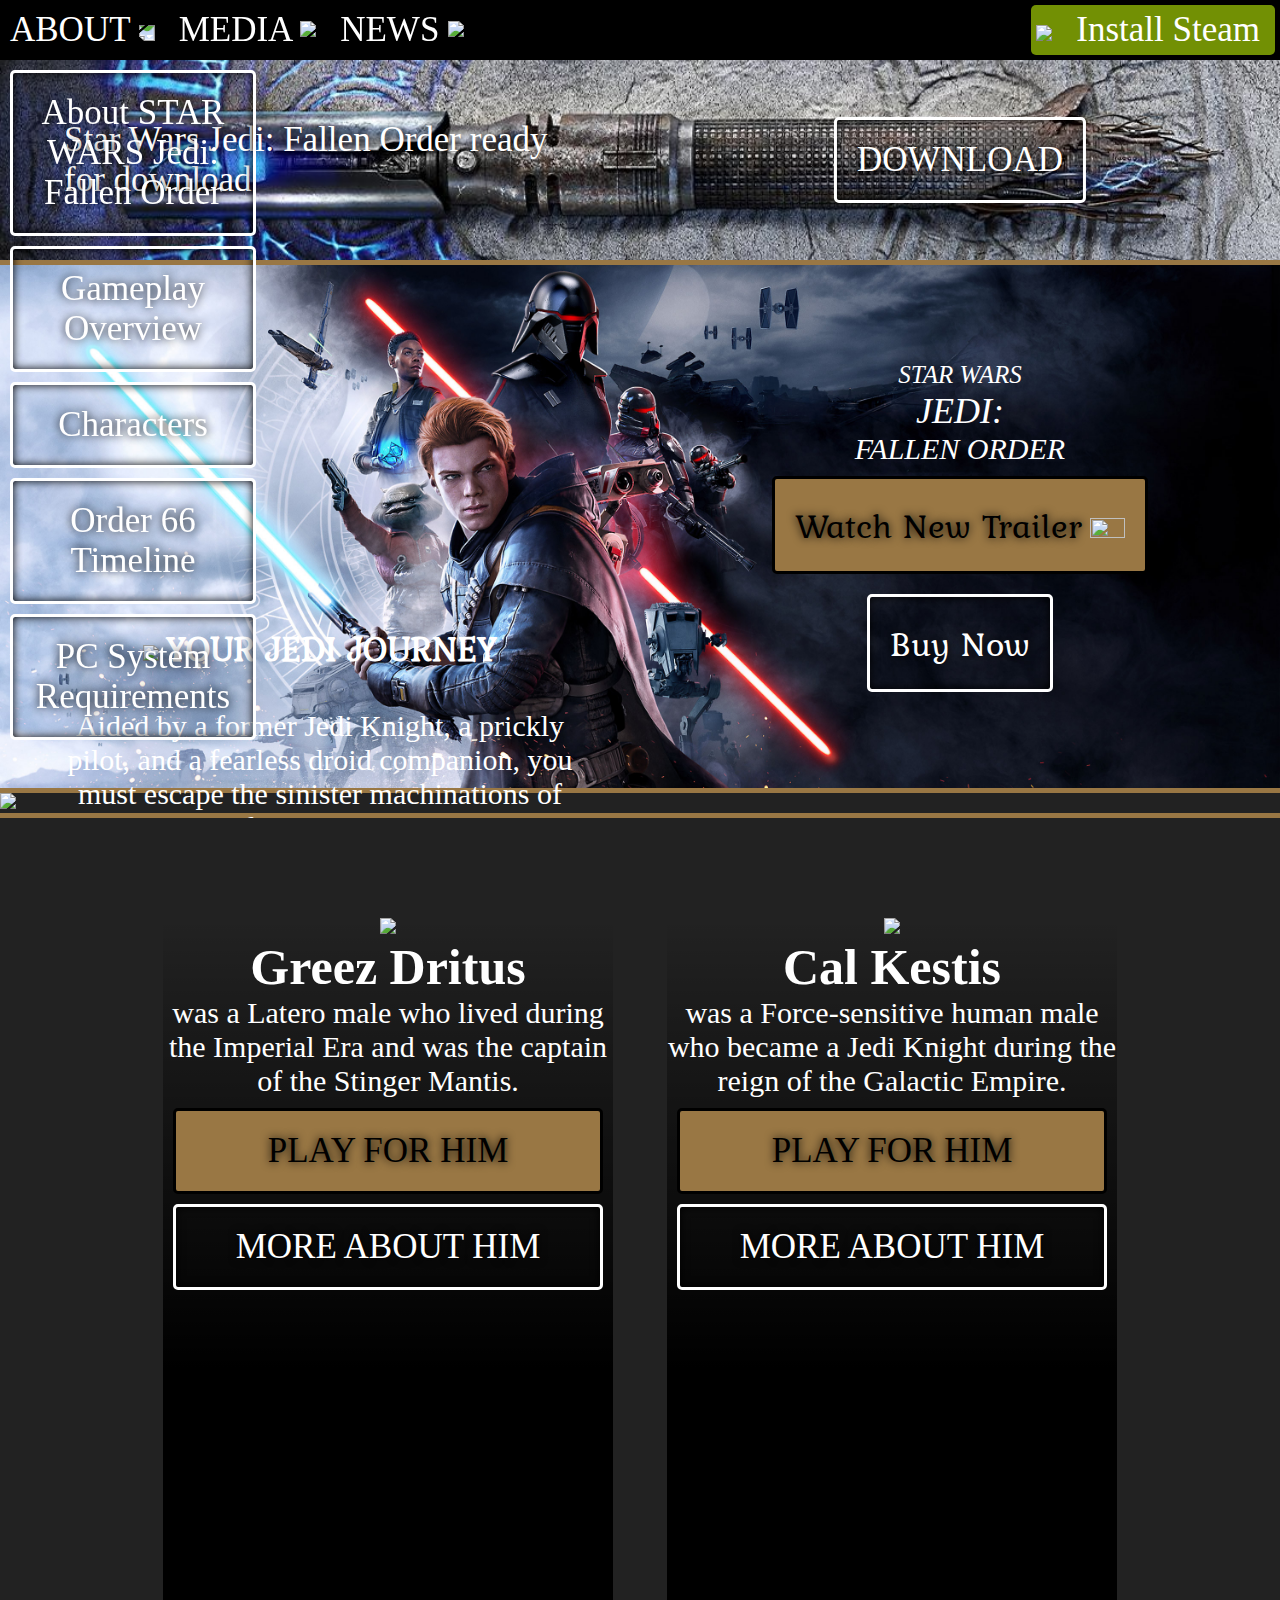
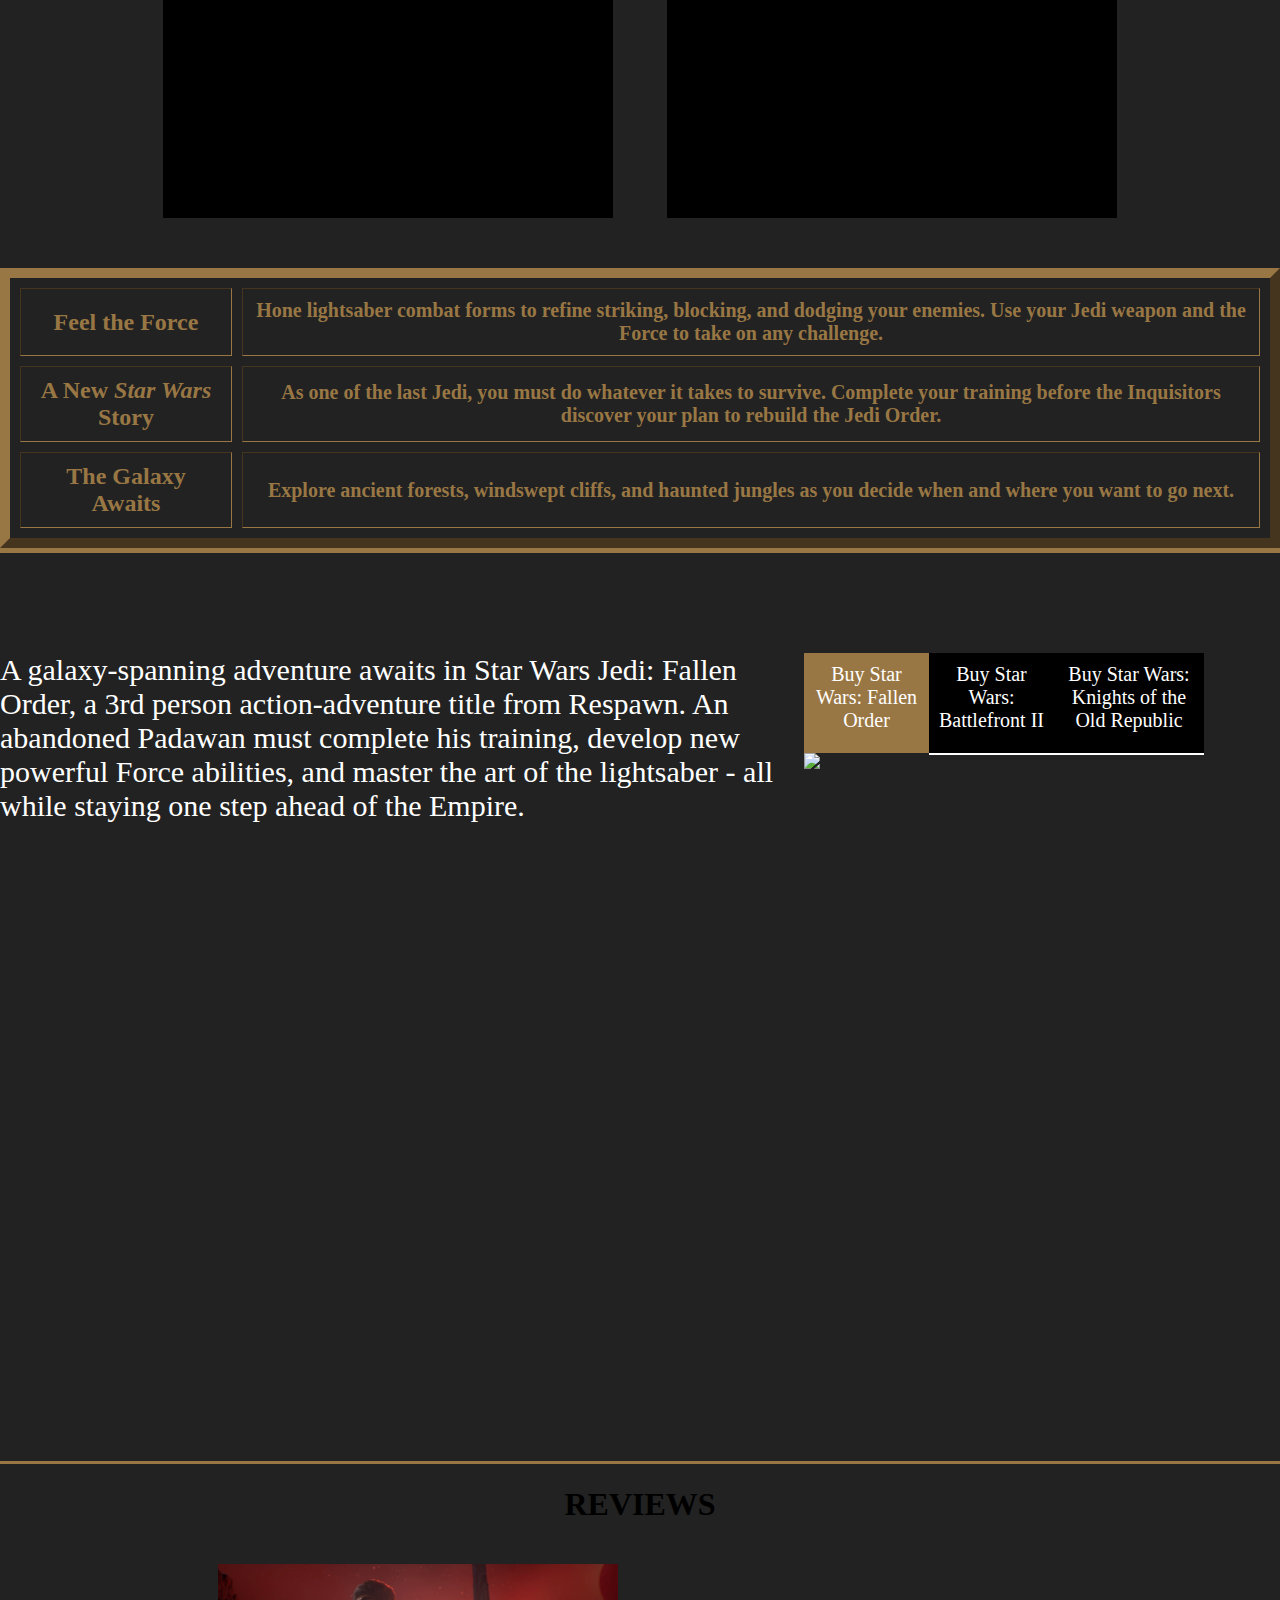
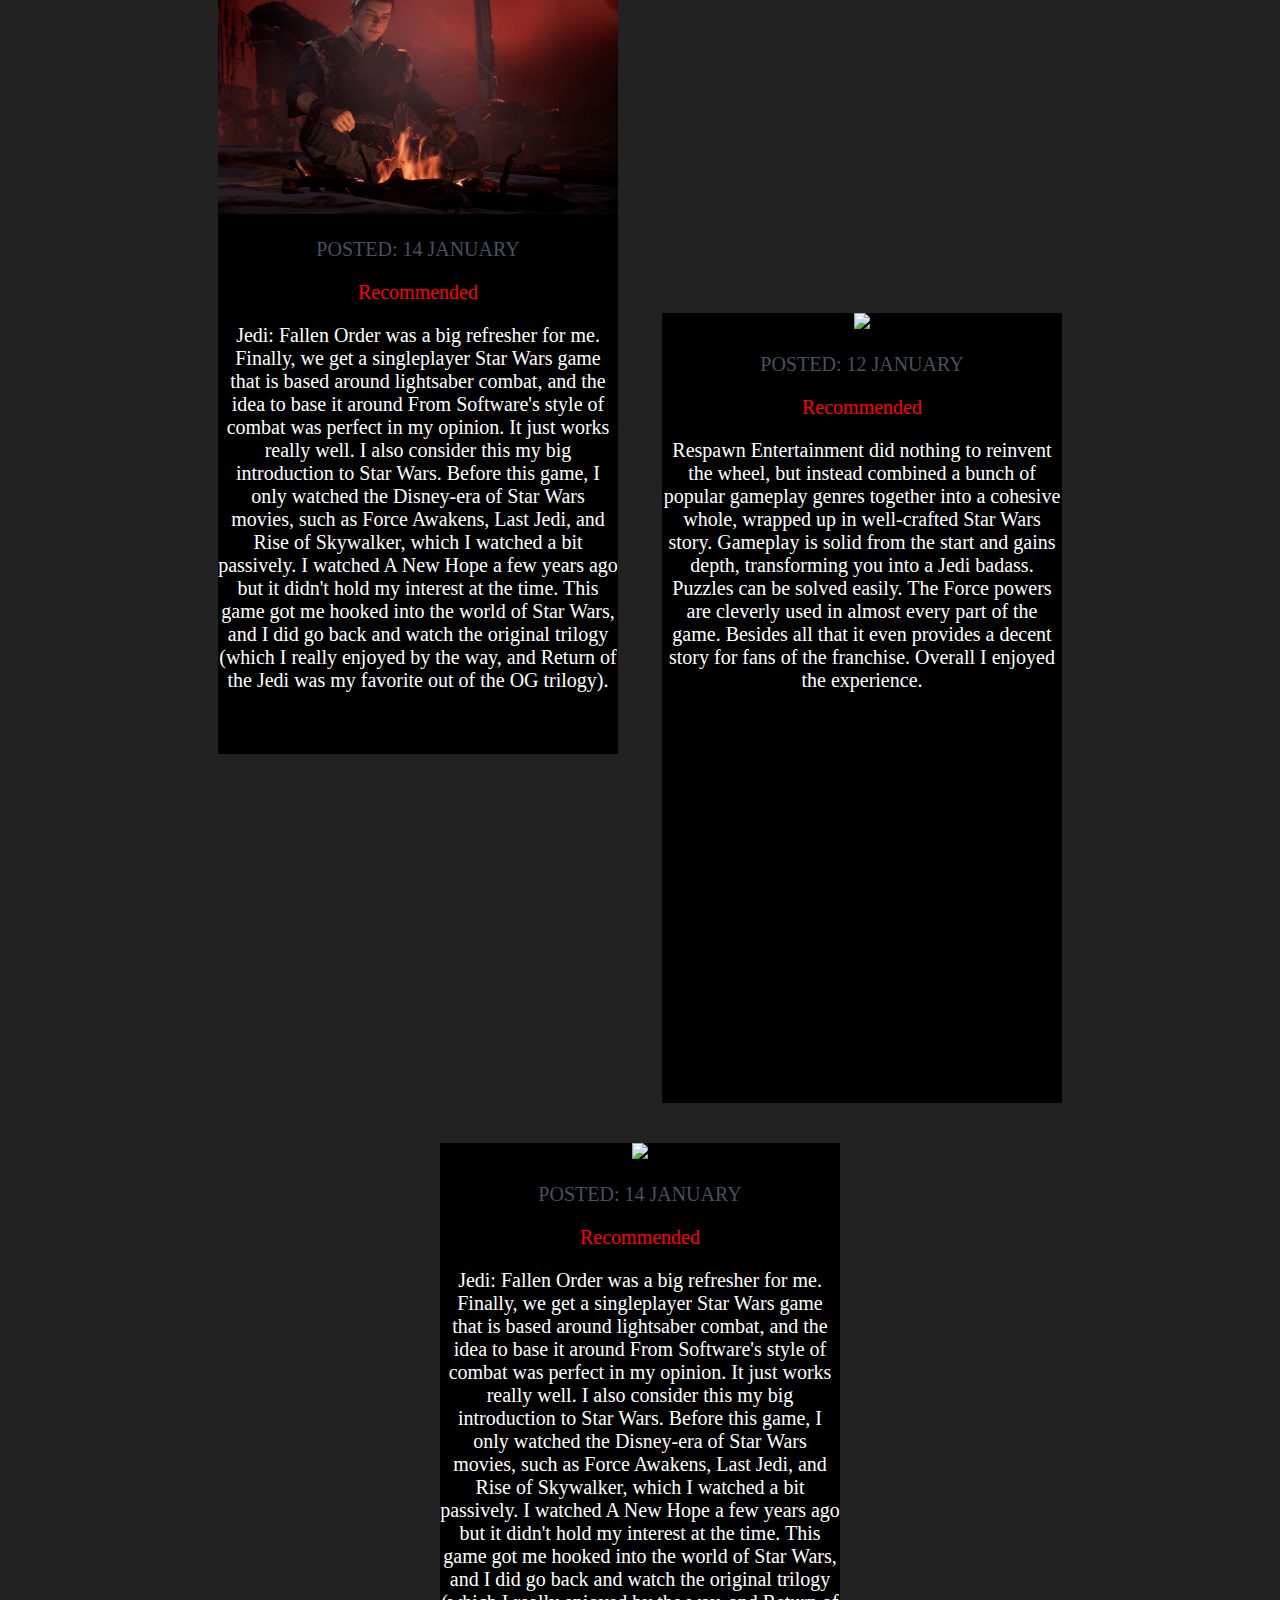
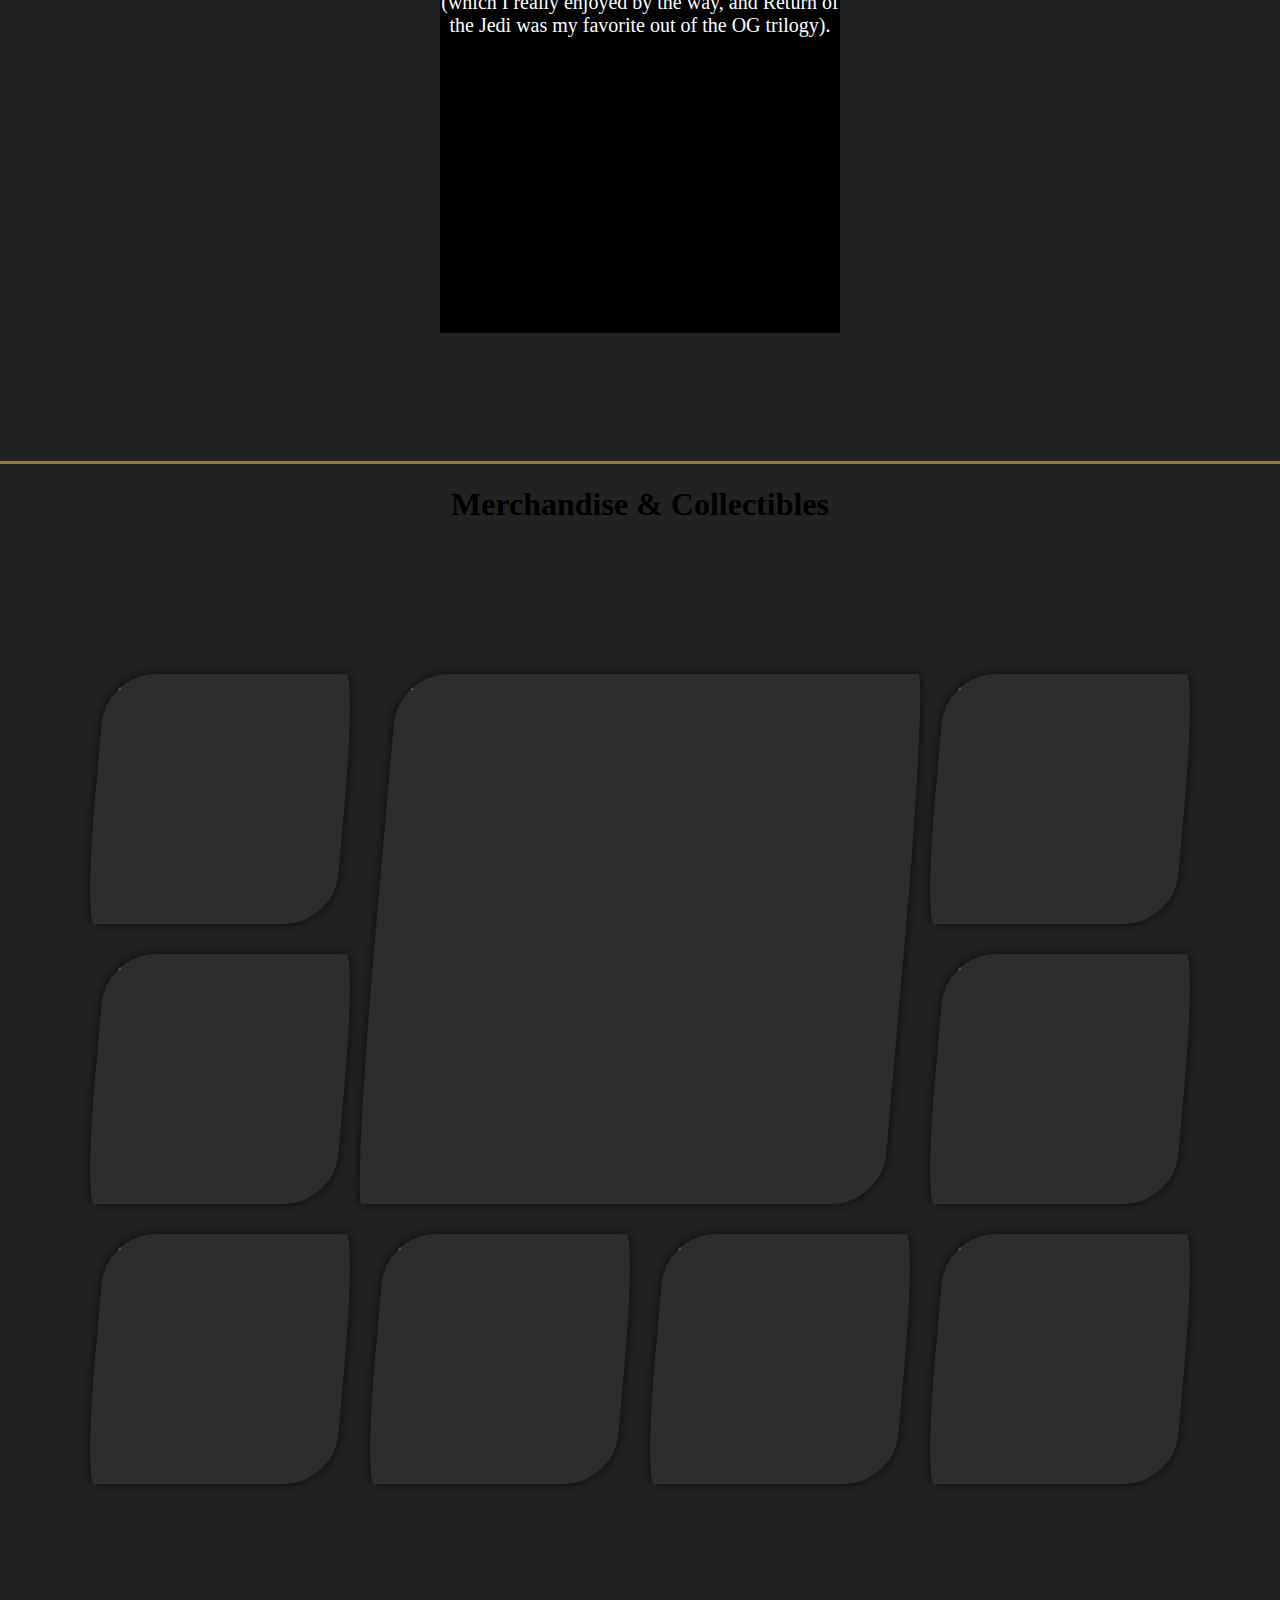
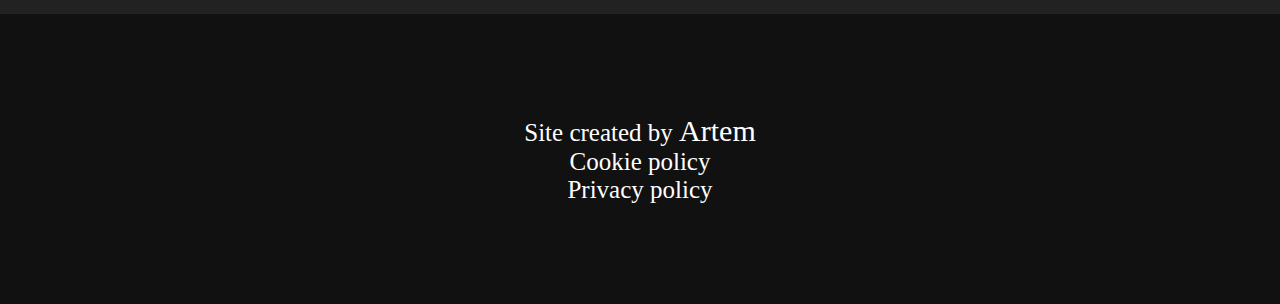
==== commit 550b162e: "#" ====
--- a/index.html
+++ b/index.html
@@ -146,7 +146,7 @@
 				was a Latero male who lived during the Imperial Era and was the captain of the Stinger Mantis.<br>
 				<a href="">
 					<div id="box3-card1-btn1" class="box3-card-btn simple-solid-btn">
-						<a href="https://store.steampowered.com/cart/">PLAY FOR HIM</a>
+						<a style="color: black" href="https://store.steampowered.com/cart/">PLAY FOR HIM</a>
 					</div>
 				</a>
 				<a href="">
@@ -165,7 +165,7 @@
 				was a Force-sensitive human male who became a Jedi Knight during the reign of the Galactic Empire.<br>
 				<a href="">
 					<div id="box3-card2-btn1" class="box3-card-btn simple-solid-btn">
-						<a href="https://store.steampowered.com/cart/">PLAY FOR HIM</a>
+						<a style="color: black" href="https://store.steampowered.com/cart/">PLAY FOR HIM</a>
 					</div>
 				</a>
 				<a href="">
@@ -257,7 +257,7 @@
 		<table cellspacing="30" cellpadding="0">
 			<tr>
 				<th><img src="https://cdn-ssl.s7.disneystore.com/is/image/DisneyShopping/1231047442892?$pdpXL$&fmt=webp&qlt=70"></th>
-				<th colspan="2" rowspan="2"><img src="https://res-3.cloudinary.com/westfielddg/image/fetch/c_pad,f_auto,q_auto/https://res.cloudinary.com/westfielddg/image/upload/tepo2kvx2cskvfeb8ym1.png"></th>
+				<th colspan="2" rowspan="2"><a href="https://www.shopdisney.com/franchises/star-wars/"><img src="https://res-3.cloudinary.com/westfielddg/image/fetch/c_pad,f_auto,q_auto/https://res.cloudinary.com/westfielddg/image/upload/tepo2kvx2cskvfeb8ym1.png"></a></th>
 				<th><img src="https://cdn-ssl.s7.disneystore.com/is/image/DisneyShopping/6103047093383?$pdpXL$&fmt=webp&qlt=70"></th>
 			</tr>
 			<tr>
@@ -274,7 +274,7 @@
 	</div>
 		<div>
 			<div id="footer" class="box">
-				Site created by <a href="G:\Web\pro100-Artem"><big>Artem</big></a>
+				Site created by <big>Artem</big></a>
 				<br>
 				<a href="Cookie policy.txt">Cookie policy</a>
 				<br>
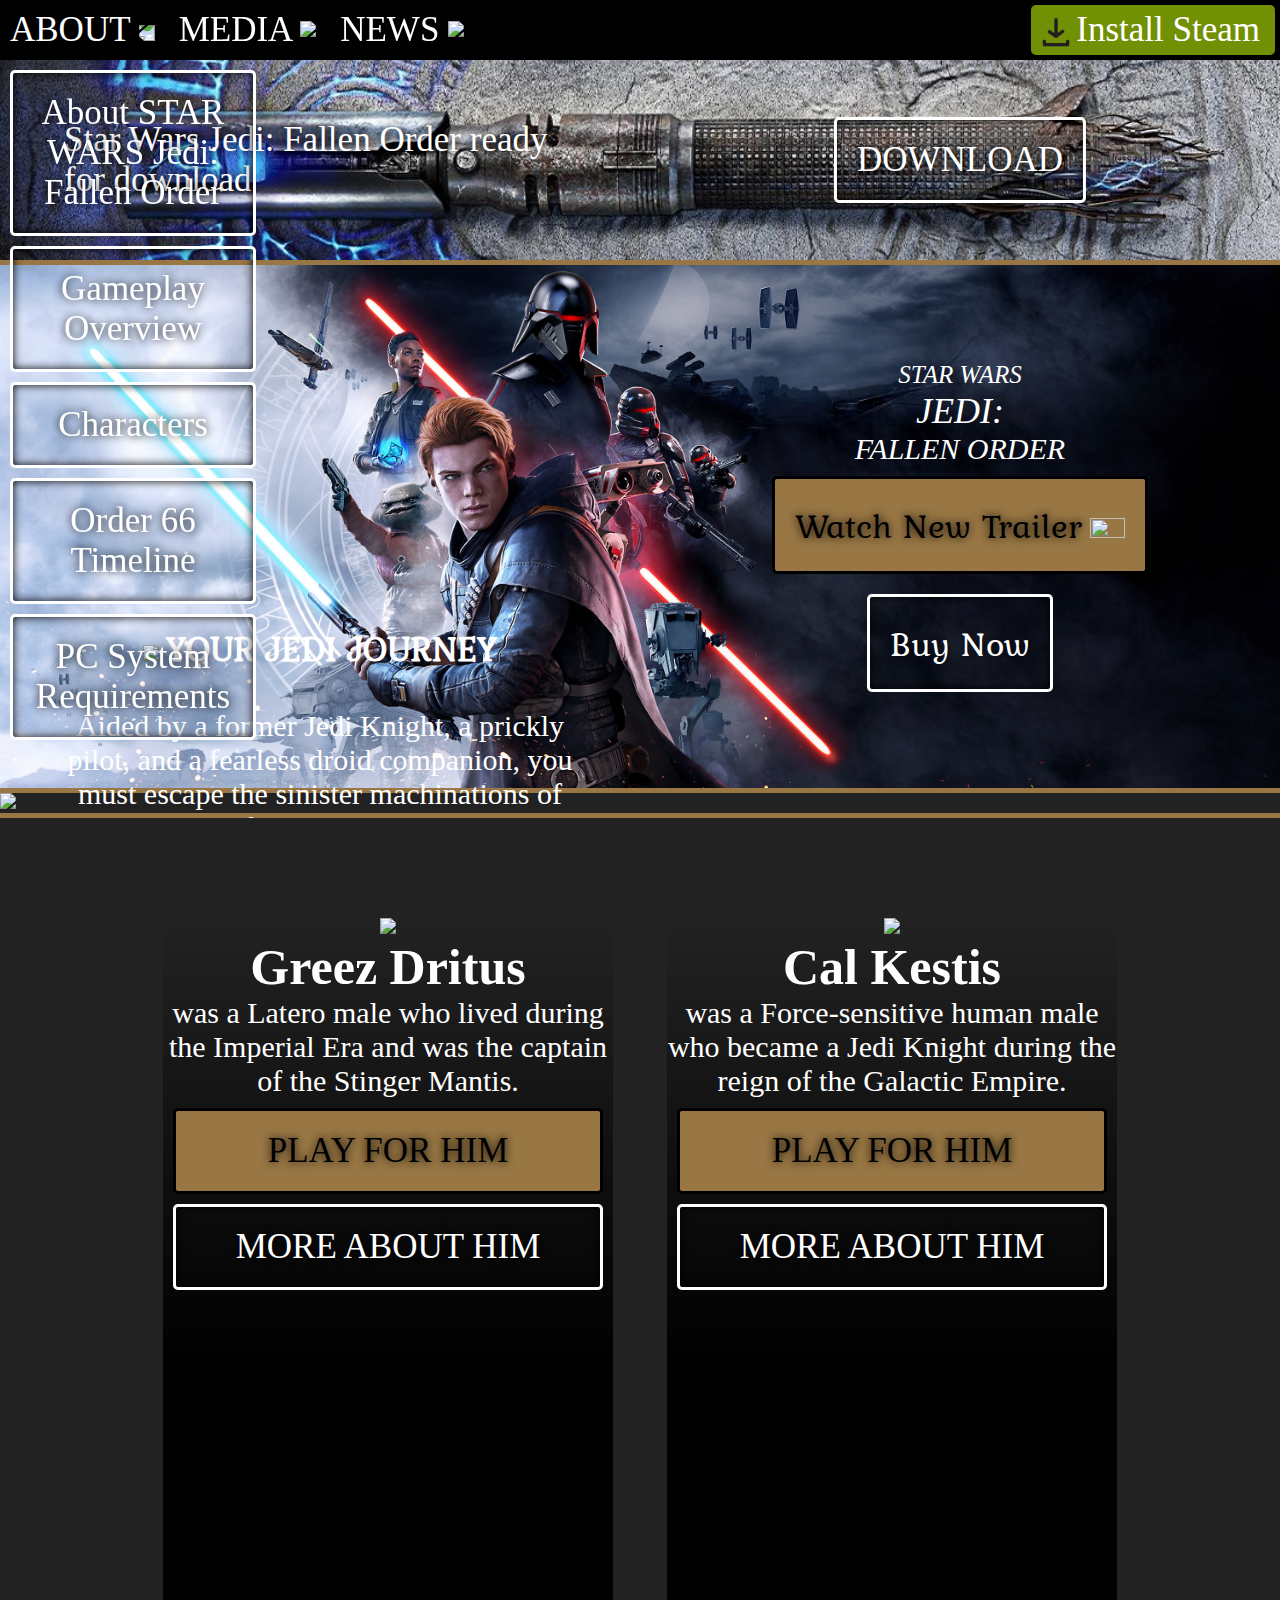
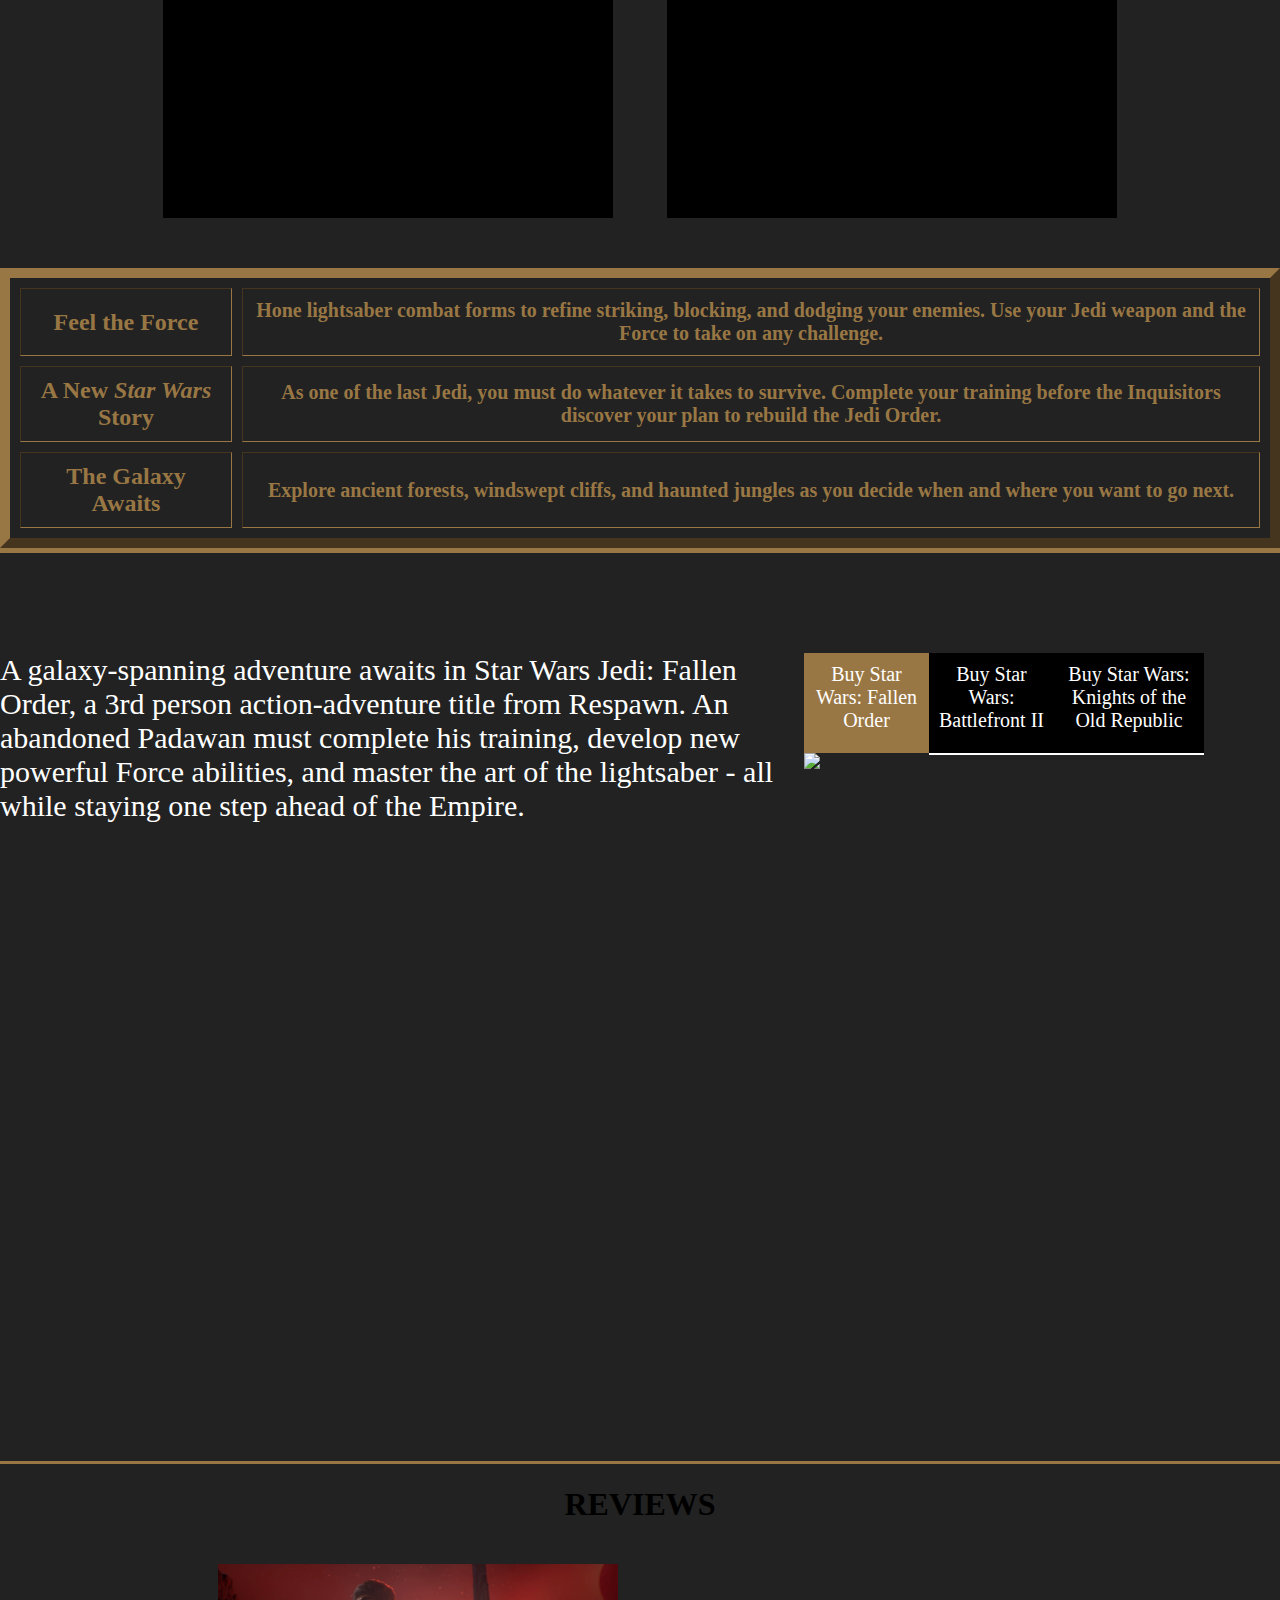
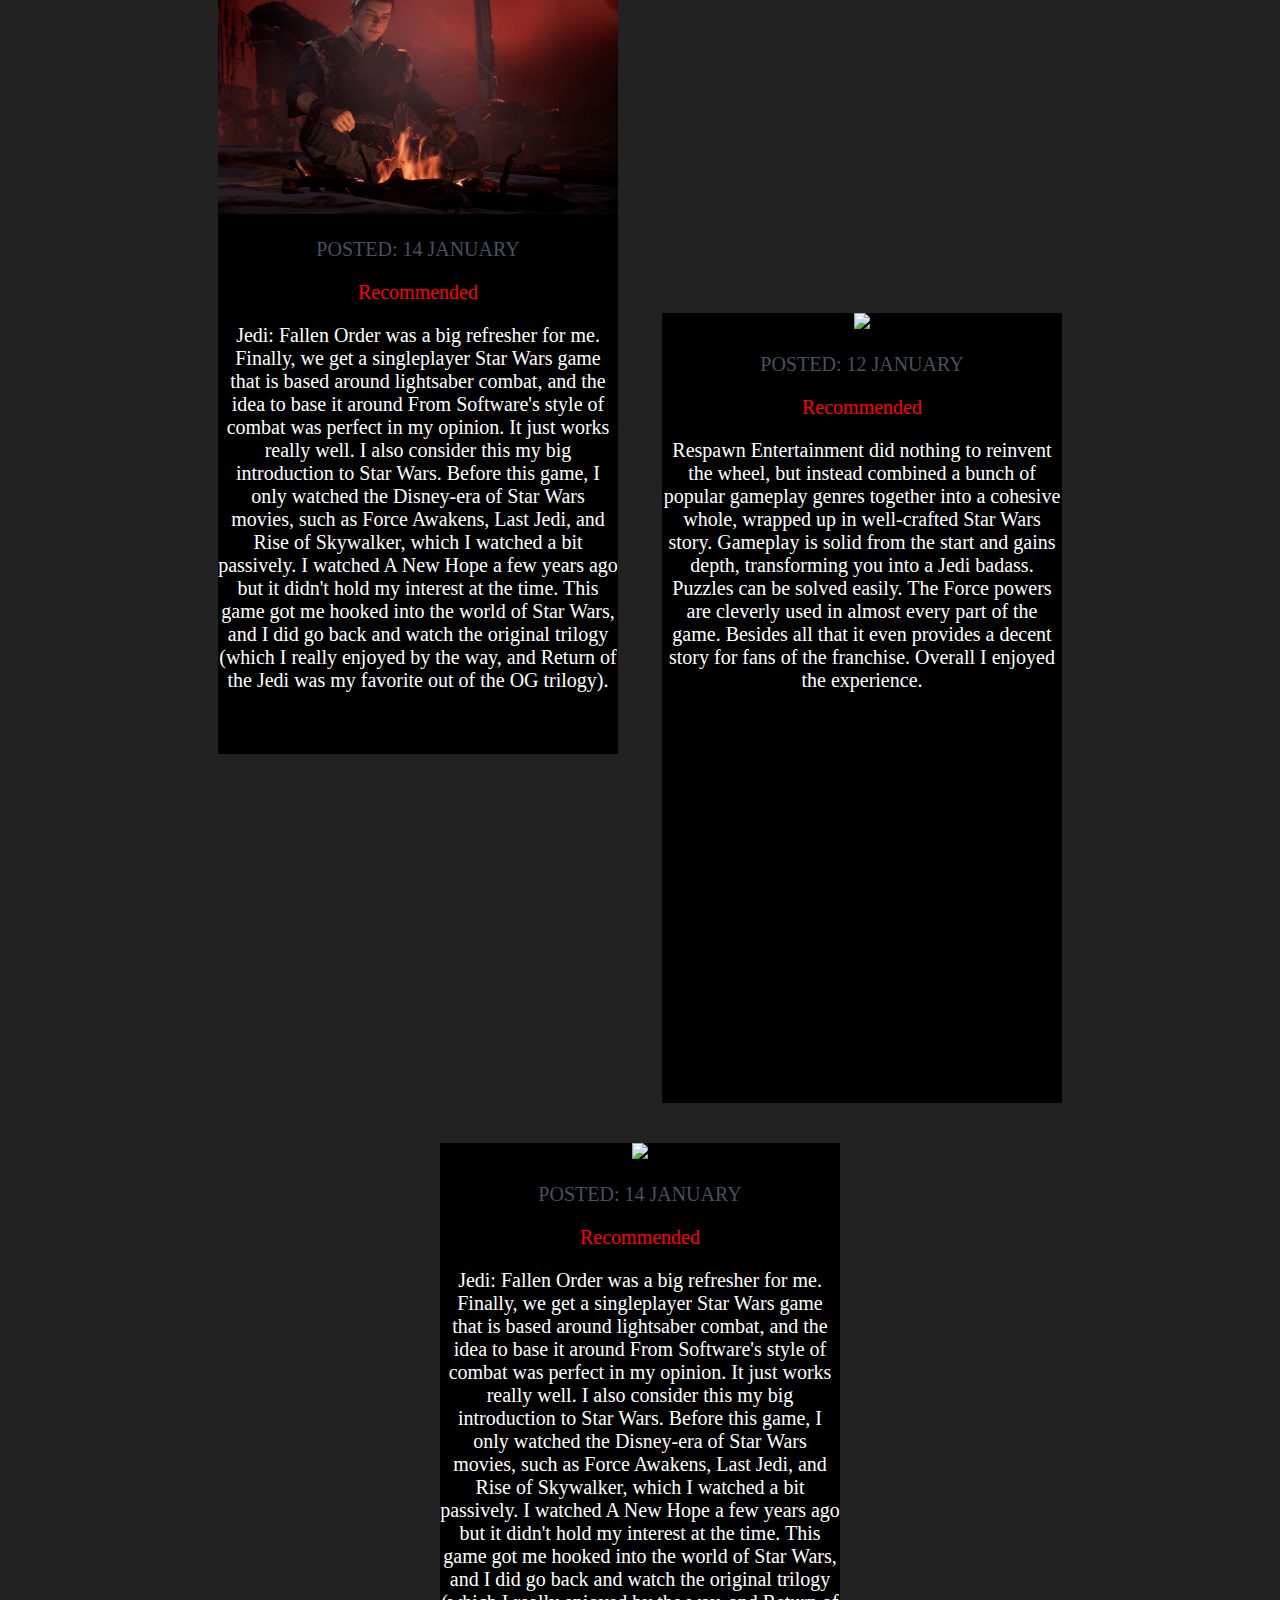
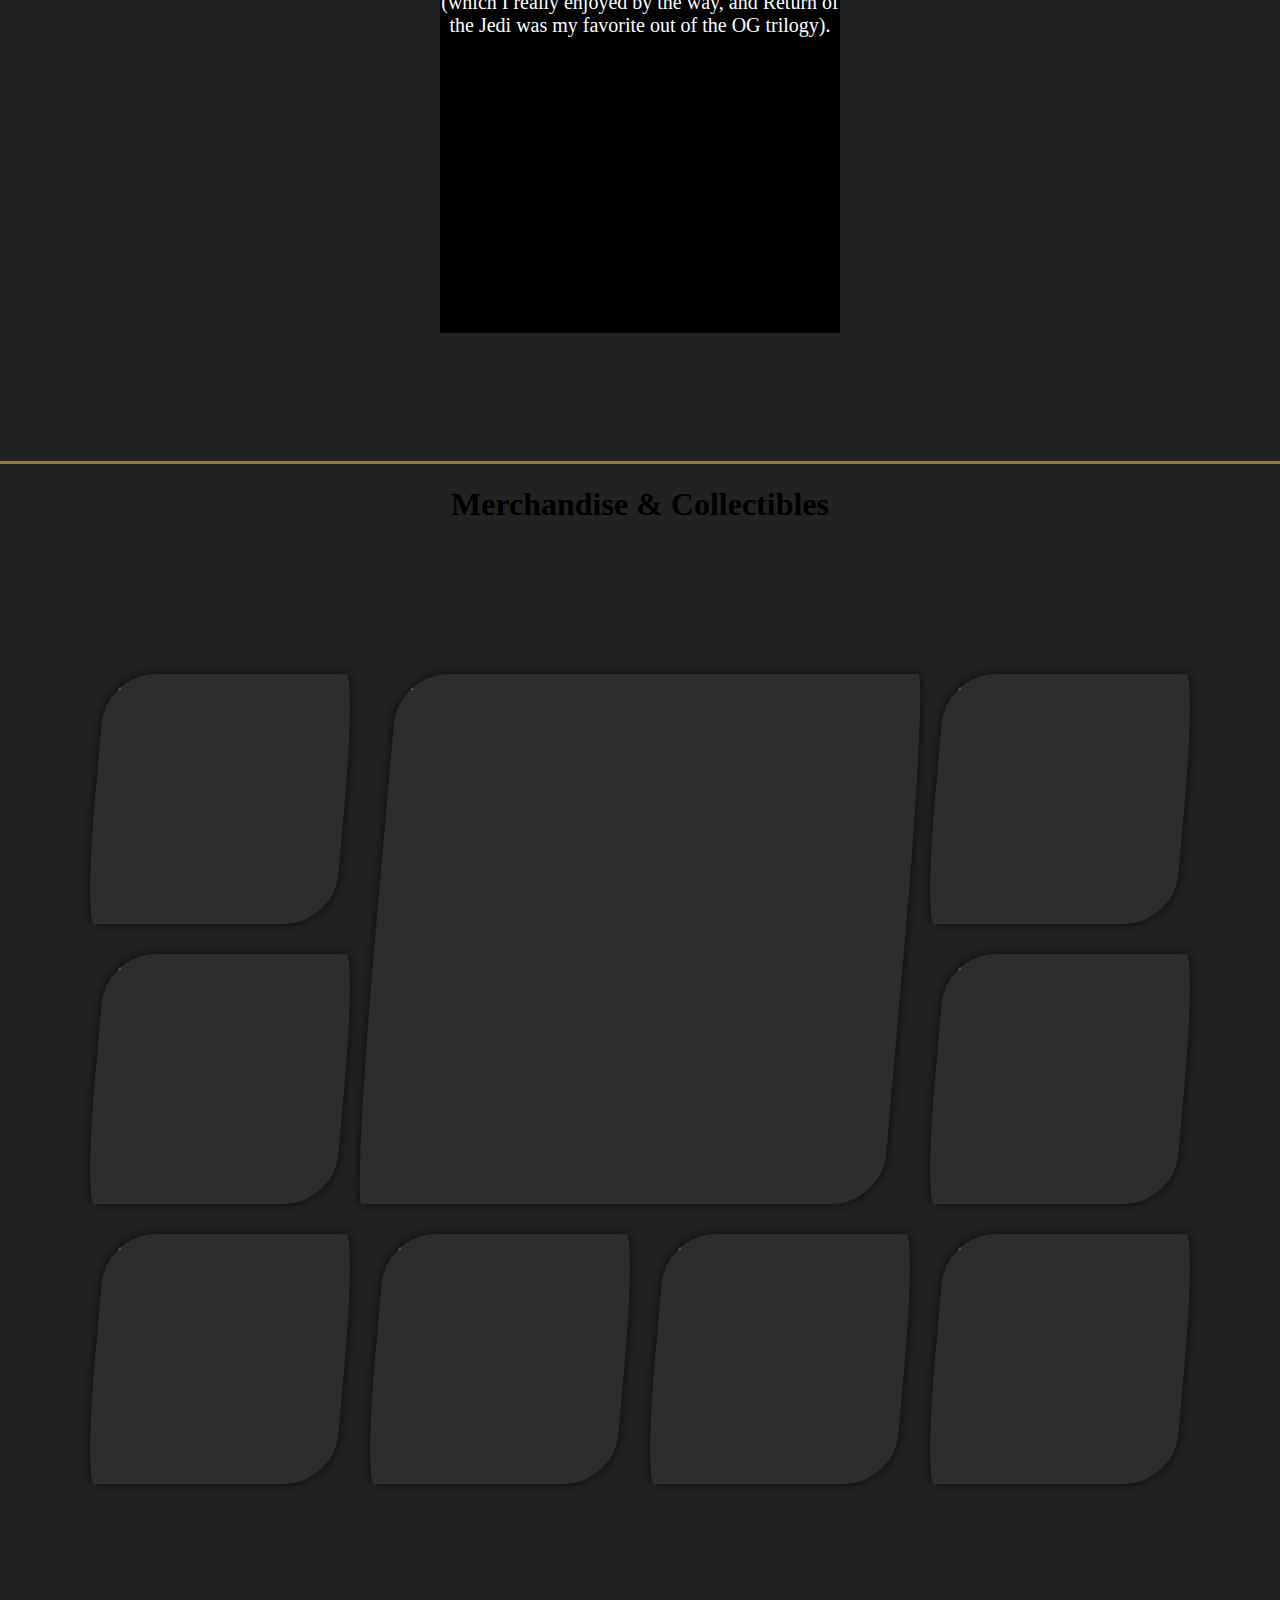
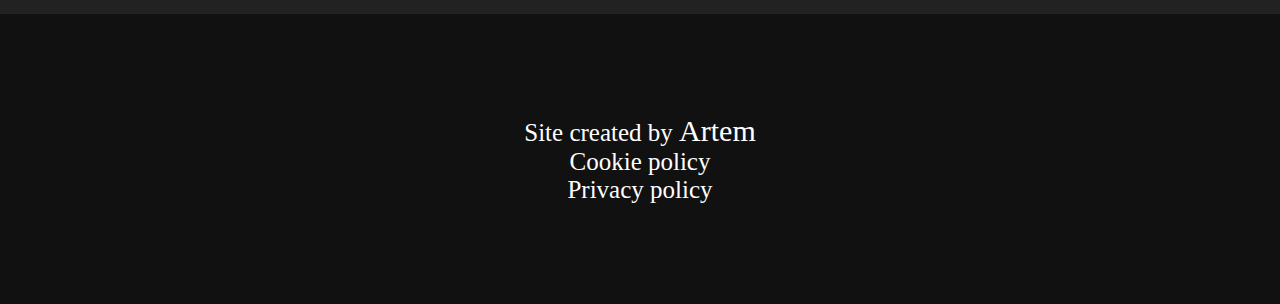
==== commit 14239fb3: "#" ====
--- a/index.html
+++ b/index.html
@@ -87,7 +87,7 @@
 			</div>
 		</div>
 		<div id="top-menu-right-btn">
-			<a href="https://store.steampowered.com/about/?snr=1_14_4__global-header"><img src="https://cdn.icon-icons.com/icons2/1673/PNG/512/downloadoutline_110860.png" width="40px" align="center"><div id="button-steam">Install Steam</div></a>
+			<a href="https://store.steampowered.com/about/?snr=1_14_4__global-header"><img src="button.png" width="40px" align="center"><div id="button-steam">Install Steam</div></a>
 		</div>
 	</div>
 	<div id="ad-box" class="box">
--- a/style.css
+++ b/style.css
@@ -179,6 +179,7 @@
 	background-color: #222;
 	display: inline-block;
 	margin: 25px;
+	overflow: hidden;
 }
 .box3-card-title{
 	color: #fff;
